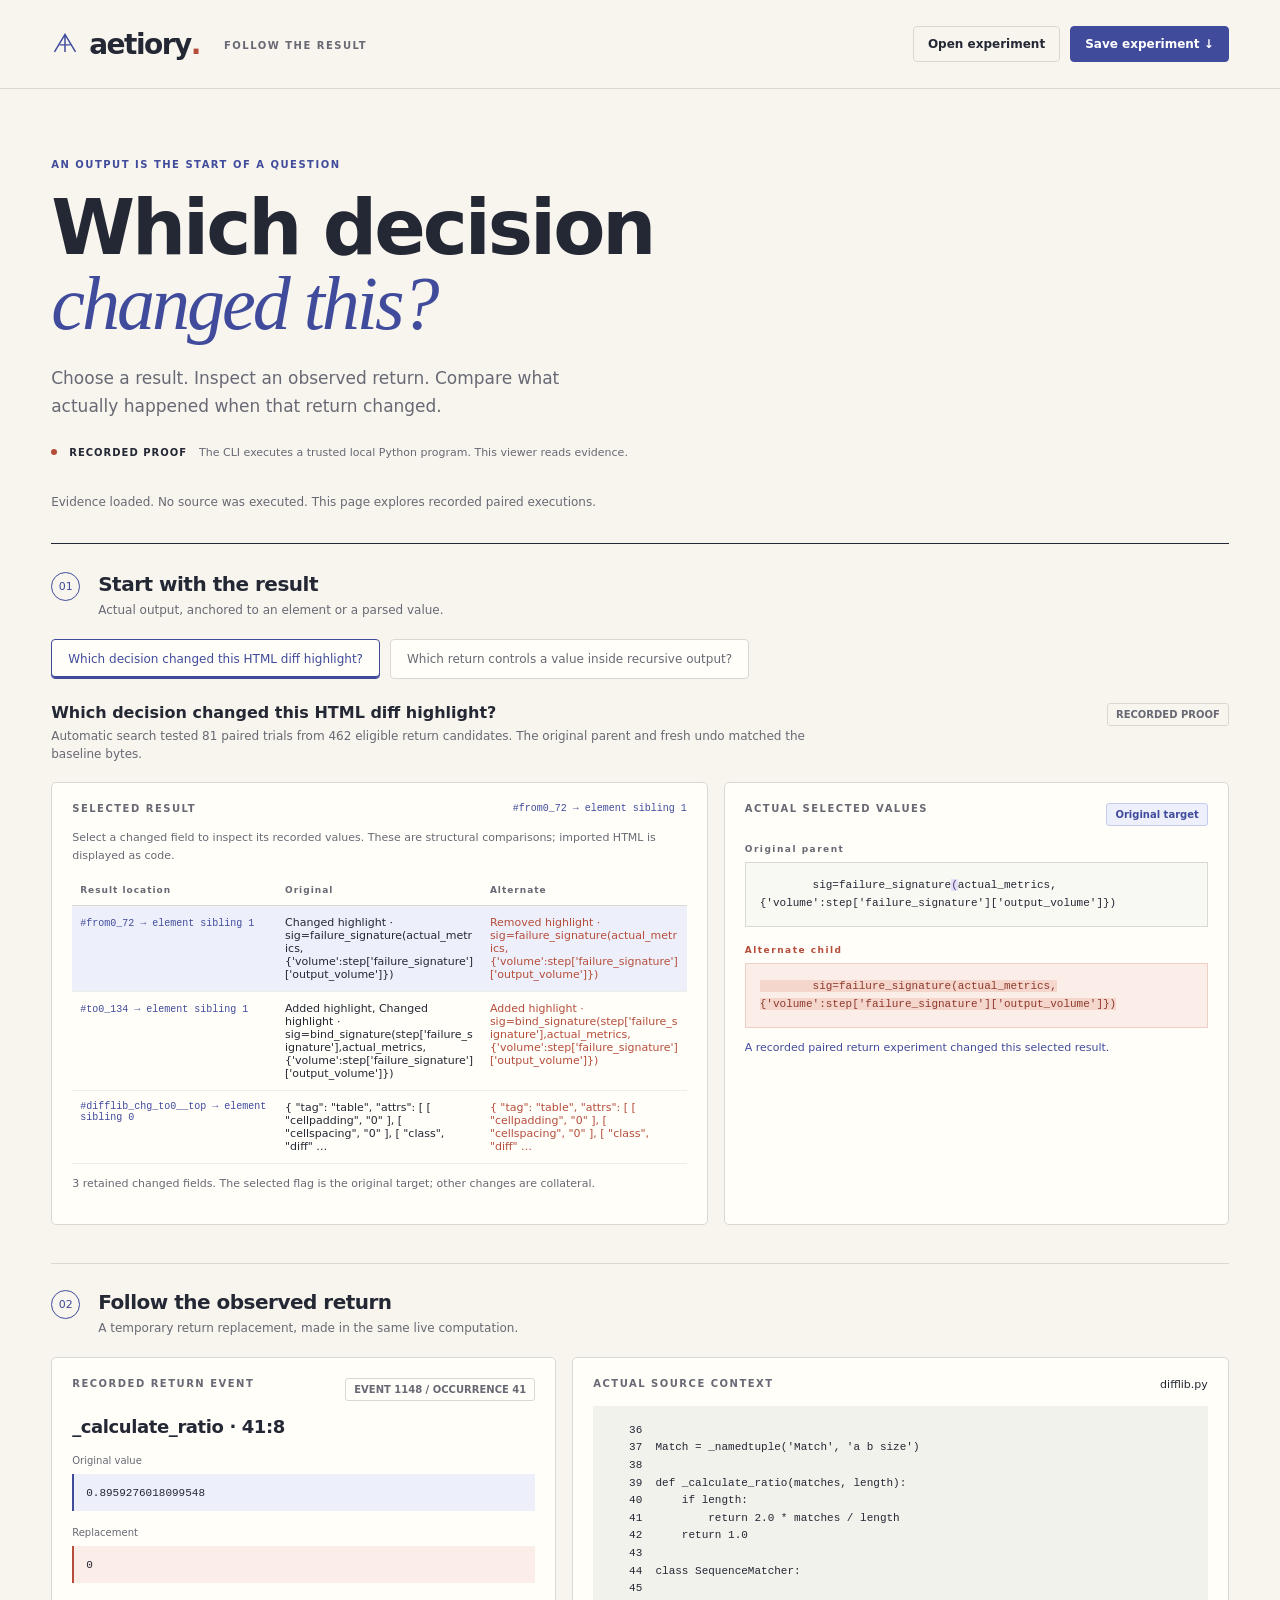
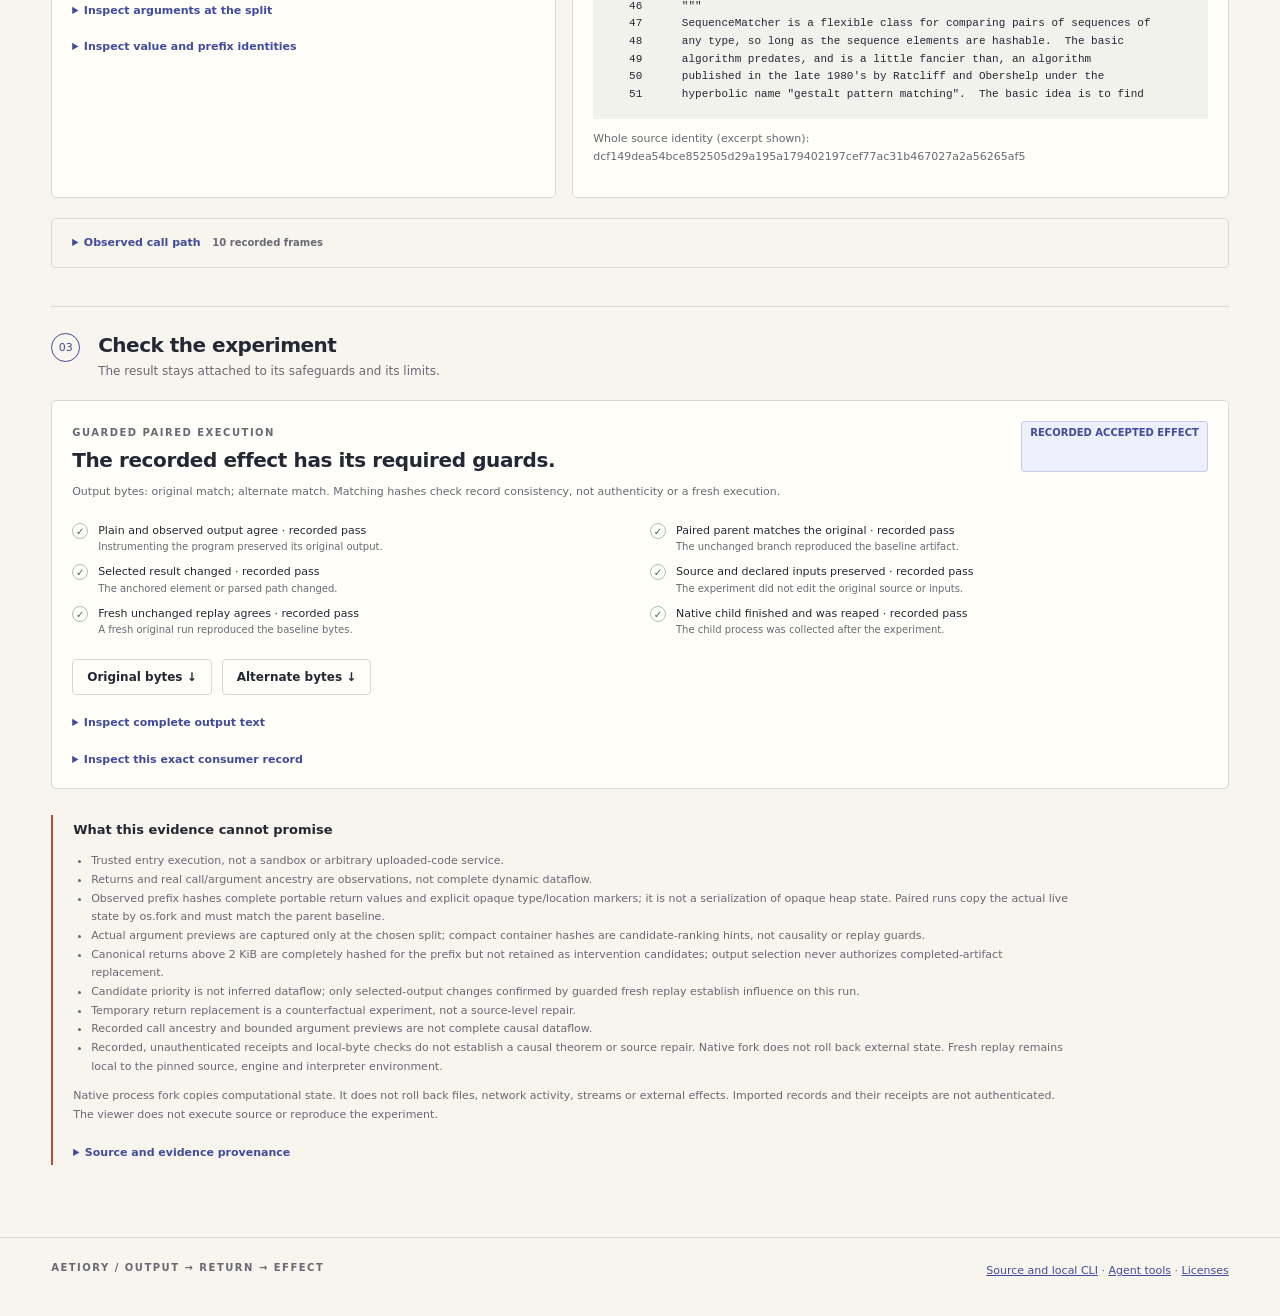
==== docs/index.html @ f02a9a39 "feat: add output-directed paired Python investigations Automatically search live return decisions, r" ====
<!doctype html>
<html lang="en"><head><meta charset="utf-8"><meta name="viewport" content="width=device-width,initial-scale=1"><meta name="color-scheme" content="light"><meta name="description" content="Inspect an actual paired Python execution: choose an output, follow an observed return, and compare its recorded effects."><title>Aetiory · Follow the result</title><link rel="stylesheet" href="style.css"><script type="module" src="app.js"></script></head>
<body><a class="skip" href="#workspace">Skip to evidence</a><header class="masthead"><a class="brand" href="./" aria-label="Aetiory home"><svg viewBox="0 0 32 32" aria-hidden="true"><path d="M4 25 16 5l12 20M10 17h12M16 5v20"/></svg>aetiory<span class="dot">.</span></a><div class="header-note">FOLLOW THE RESULT</div><nav aria-label="Experiment files"><button id="open-record" class="button subtle">Open experiment</button><input id="import-file" type="file" accept=".json,application/json" hidden><button id="export-view" class="button" disabled>Save experiment ↓</button></nav></header>
<main><section class="intro"><p class="eyebrow">AN OUTPUT IS THE START OF A QUESTION</p><h1>Which decision<br><em>changed this?</em></h1><p class="lede">Choose a result. Inspect an observed return. Compare what actually happened when that return changed.</p><div class="scope-note"><span class="live-dot"></span><strong>RECORDED PROOF</strong><span>The CLI executes a trusted local Python program. This viewer reads evidence.</span></div></section>
<p id="load-status" class="load-status" role="status" aria-live="polite">Loading recorded experiments…</p>
<section id="workspace" class="workspace" aria-label="Paired execution evidence" hidden>
<div class="step-heading"><span class="step">01</span><div><h2>Start with the result</h2><p>Actual output, anchored to an element or a parsed value.</p></div></div><div id="cases" class="case-list" role="group" aria-label="Recorded experiments"></div>
<div class="case-context"><div><h3 id="case-title"></h3><p id="case-summary"></p></div><span id="mode-label" class="tag"></span></div>
<div class="result-grid"><section class="result-panel"><div class="panel-title"><span class="kicker">SELECTED RESULT</span><code id="selector"></code></div><p class="micro">Select a changed field to inspect its recorded values. These are structural comparisons; imported HTML is displayed as code.</p><div class="table-scroll"><table class="changes"><thead><tr><th scope="col">Result location</th><th scope="col">Original</th><th scope="col">Alternate</th></tr></thead><tbody id="changes"></tbody></table></div><p id="change-note" class="micro"></p></section><section class="result-panel focus"><div class="panel-title"><span class="kicker">ACTUAL SELECTED VALUES</span><span id="selected-tag" class="tag"></span></div><div class="value-label">Original parent</div><pre id="before-value" tabindex="0"></pre><div class="value-label alternate">Alternate child</div><pre id="after-value" tabindex="0"></pre><p id="effect-note" class="effect-note"></p></section></div>
<div class="step-heading separated"><span class="step">02</span><div><h2>Follow the observed return</h2><p>A temporary return replacement, made in the same live computation.</p></div></div>
<div class="return-grid"><section class="decision"><div class="panel-title"><span class="kicker">RECORDED RETURN EVENT</span><span id="event-id" class="tag"></span></div><h3 id="return-site"></h3><dl class="event-values"><div><dt>Original value</dt><dd><code id="expected"></code></dd></div><div><dt>Replacement</dt><dd><code id="replacement"></code></dd></div></dl><details><summary>Inspect arguments at the split</summary><pre id="argument-note" tabindex="0"></pre></details><details><summary>Inspect value and prefix identities</summary><dl class="identities"><div><dt>Expected value SHA256</dt><dd id="value-hash"></dd></div><div><dt>Portable return prefix SHA256</dt><dd id="prefix-hash"></dd></div></dl><p class="micro">These guards bind observed values and declared opaque markers. They do not serialize or authenticate the entire heap.</p></details></section><section class="source-panel"><div class="panel-title"><span class="kicker">ACTUAL SOURCE CONTEXT</span><span id="source-name"></span></div><pre id="source" tabindex="0"></pre><p id="source-identity" class="micro break"></p></section></div>
<details class="call-path"><summary>Observed call path <span id="path-count"></span></summary><p class="micro">From the selected return outward through its callers. Observed ancestry is navigation, not complete dataflow.</p><ol id="ancestry"></ol></details>
<div class="step-heading separated"><span class="step">03</span><div><h2>Check the experiment</h2><p>The result stays attached to its safeguards and its limits.</p></div></div>
<section class="receipt"><div class="receipt-header"><div><span class="kicker">GUARDED PAIRED EXECUTION</span><h3 id="receipt-heading"></h3></div><span id="status-label" class="tag"></span></div><p id="integrity-note" class="micro"></p><ul id="guards" class="guard-list"></ul><div class="artifact-actions"><button id="download-before" class="button subtle" disabled>Original bytes ↓</button><button id="download-after" class="button subtle" disabled>Alternate bytes ↓</button></div><details><summary>Inspect complete output text</summary><p class="micro">Displayed literally. Scripts, links and embedded resources in the output are not executed.</p><label for="output-choice">Output</label><select id="output-choice"><option value="before">Original parent</option><option value="after">Alternate child</option></select><pre id="complete-output" tabindex="0"></pre></details><details><summary>Inspect this exact consumer record</summary><pre id="record" tabindex="0"></pre></details></section>
<aside class="limits"><h3>What this evidence cannot promise</h3><ul id="limitations"></ul><p>Native process fork copies computational state. It does not roll back files, network activity, streams or external effects. Imported records and their receipts are not authenticated. The viewer does not execute source or reproduce the experiment.</p><details><summary>Source and evidence provenance</summary><ul id="provenance"></ul></details></aside>
</section></main><footer><span>AETIORY / OUTPUT → RETURN → EFFECT</span><p><a href="https://github.com/nazeeh111/Aetiory">Source and local CLI</a> · <a href="https://github.com/nazeeh111/Aetiory/blob/main/docs/AGENTS.md">Agent tools</a> · <a href="NOTICES.txt">Licenses</a></p></footer></body></html>
---- docs/style.css ----
:root{--paper:#f7f5ee;--white:#fffef9;--ink:#242734;--muted:#686974;--line:#d9d9d2;--indigo:#414b9c;--soft:#edf0fa;--coral:#b64d3b;--rose:#fbede8;--green:#38674a;font-family:system-ui,-apple-system,BlinkMacSystemFont,"Segoe UI",sans-serif;color:var(--ink);background:var(--paper);font-synthesis:none}*{box-sizing:border-box}body{margin:0}button,input,select{font:inherit}button,label.button,summary{cursor:pointer}button:disabled{cursor:default;opacity:.45}a{color:var(--indigo)}button:focus-visible,a:focus-visible,summary:focus-visible,input:focus-visible,select:focus-visible,pre:focus-visible{outline:3px solid var(--coral);outline-offset:4px}.skip{position:absolute;top:-100px;left:1rem;background:var(--white);padding:1rem;z-index:4}.skip:focus{top:1rem}.masthead{max-width:1440px;margin:auto;padding:26px 4vw;display:flex;gap:24px;align-items:center;border-bottom:1px solid var(--line)}.brand{font-size:28px;font-weight:700;letter-spacing:-1.5px;display:flex;align-items:center;color:var(--ink);text-decoration:none;gap:10px}.brand svg{width:28px;height:28px;fill:none;stroke:var(--indigo);stroke-width:1.7}.dot{color:var(--coral);margin-left:-10px}.header-note,.eyebrow,.kicker,.value-label,footer>span{font-size:10px;font-weight:700;letter-spacing:1.5px}.header-note{color:var(--muted);margin-top:3px}.masthead nav{display:flex;gap:10px;margin-left:auto;align-items:center}.button{border:1px solid var(--indigo);background:var(--indigo);color:white;padding:10px 14px;border-radius:4px;font-size:12px;font-weight:600;white-space:nowrap}.button.subtle{background:transparent;color:var(--ink);border-color:var(--line)}.button:hover:not(:disabled){filter:brightness(.96)}#import-file{position:absolute;width:1px;height:1px;opacity:0}main{max-width:1320px;margin:auto;padding:0 4vw 72px}.intro{padding:60px 0 34px;max-width:760px}.eyebrow{color:var(--indigo);margin-bottom:20px}h1{font-size:clamp(46px,6vw,76px);line-height:.99;letter-spacing:-3px;margin:0 0 24px;font-weight:600}h1 em{font-family:Georgia,"Times New Roman",serif;font-weight:400;color:var(--indigo)}.lede{max-width:550px;font-size:17px;line-height:1.6;color:var(--muted);margin:0 0 26px}.scope-note{display:flex;align-items:center;flex-wrap:wrap;gap:8px 12px;font-size:11px;color:var(--muted)}.scope-note strong{font-size:10px;letter-spacing:1px;color:var(--ink)}.live-dot{width:6px;height:6px;background:var(--coral);border-radius:50%}.load-status{font-size:12px;line-height:1.5;color:var(--muted);min-height:18px;margin:0 0 32px}.load-status.error{color:var(--coral)}.workspace{border-top:1px solid var(--ink);padding-top:28px}.step-heading{display:flex;gap:18px;align-items:start;margin:0 0 20px}.step{font-size:11px;color:var(--indigo);border:1px solid var(--indigo);border-radius:50%;width:29px;height:29px;display:grid;place-items:center;flex:none}.step-heading h2{font-size:20px;margin:0 0 5px;letter-spacing:-.5px}.step-heading p{font-size:12px;color:var(--muted);margin:0;line-height:1.5}.separated{margin-top:38px;padding-top:26px;border-top:1px solid var(--line)}.case-list{display:flex;gap:10px;flex-wrap:wrap;margin-bottom:24px}.case-button{border:1px solid var(--line);background:var(--white);color:var(--muted);text-align:left;padding:12px 16px;border-radius:4px;font-size:12px}.case-button[aria-pressed=true]{color:var(--indigo);border-color:var(--indigo);box-shadow:inset 0 -2px var(--indigo)}.case-context{display:flex;justify-content:space-between;align-items:start;gap:20px;margin-bottom:18px}.case-context h3{font-size:16px;margin:0 0 5px}.case-context p{font-size:12px;color:var(--muted);line-height:1.55;max-width:760px;margin:0}.tag{display:inline-block;max-width:100%;border:1px solid var(--line);padding:5px 8px;border-radius:3px;font-size:10px;font-weight:600;color:var(--muted);white-space:normal;overflow-wrap:anywhere}.tag.good{background:var(--soft);border-color:#c6cced;color:var(--indigo)}.tag.bad{background:var(--rose);border-color:#e7c4bb;color:var(--coral)}.result-grid{display:grid;grid-template-columns:1.3fr 1fr;gap:16px}.result-panel,.decision,.source-panel,.receipt{background:var(--white);border:1px solid var(--line);padding:20px;border-radius:5px;min-width:0}.panel-title{display:flex;justify-content:space-between;align-items:start;gap:12px;margin-bottom:15px;font-size:11px}.kicker{color:var(--muted);flex:none}.panel-title code{font-size:10px;color:var(--indigo);overflow-wrap:anywhere;text-align:right}.micro{font-size:11px;line-height:1.6;color:var(--muted)}.table-scroll{overflow:auto;max-height:340px}.changes{width:100%;border-collapse:collapse;font-size:11px}.changes th{font-size:9px;color:var(--muted);letter-spacing:1px;text-align:left;padding:10px 8px;border-bottom:1px solid var(--line)}.changes td{padding:10px 8px;border-bottom:1px solid #eeeee8;vertical-align:top;max-width:190px;overflow-wrap:anywhere}.changes tr.active{background:var(--soft)}.changes button{padding:0;border:0;background:none;color:var(--indigo);text-align:left;font-family:ui-monospace,SFMono-Regular,Menlo,Consolas,monospace;font-size:10px;overflow-wrap:anywhere}.changes td:last-child{color:var(--coral)}pre,code{font-family:ui-monospace,SFMono-Regular,Menlo,Consolas,monospace}pre{margin:0;font-size:11px;line-height:1.6;white-space:pre-wrap;overflow-wrap:anywhere;overflow:auto;max-height:380px}#before-value,#after-value{padding:14px;border:1px solid var(--line);background:#f9f9f4;max-height:180px;min-height:44px}#after-value{background:var(--rose);border-color:#edcfc6}.value-label{font-size:9px;color:var(--muted);margin:18px 0 8px}.value-label.alternate{color:var(--coral)}.effect-note{font-size:11px;line-height:1.55;color:var(--indigo);margin-bottom:0}.return-grid{display:grid;grid-template-columns:1fr 1.3fr;gap:16px}.decision h3{font-size:18px;letter-spacing:-.4px;margin:8px 0 18px}.event-values{margin:0}.event-values div{margin-bottom:16px}.event-values dt{font-size:10px;color:var(--muted);margin-bottom:8px}.event-values dd{margin:0;overflow-wrap:anywhere;font-size:11px;padding:12px;background:var(--soft);border-left:2px solid var(--indigo)}.event-values div+div dd{background:var(--rose);border-color:var(--coral)}details{margin-top:20px}summary{font-size:11px;color:var(--indigo);font-weight:600;line-height:1.5}details[open]>summary{margin-bottom:14px}.identities{font-size:10px}.identities dd{margin:6px 0 14px;font-family:ui-monospace,monospace;overflow-wrap:anywhere;color:var(--muted)}.identities dt{font-weight:600}#source{background:#f2f2ec;padding:16px;max-height:340px;white-space:pre;overflow-wrap:normal;overflow:auto;font-size:11px}.break{overflow-wrap:anywhere}.call-path{padding:16px 20px;border:1px solid var(--line);border-radius:4px}.call-path summary span{margin-left:8px;font-size:10px;color:var(--muted)}#ancestry{display:grid;grid-template-columns:1fr 1fr;gap:8px 24px;font-size:11px;margin:16px 0 6px;padding-left:20px}#ancestry li{padding-left:6px;overflow-wrap:anywhere}#ancestry code{color:var(--indigo)}#ancestry span{color:var(--muted);display:block;font-size:10px;margin-top:3px}.receipt-header{display:flex;justify-content:space-between;gap:20px}.receipt-header h3{font-size:20px;letter-spacing:-.4px;margin:8px 0 0}.guard-list{display:grid;grid-template-columns:1fr 1fr;gap:10px 20px;list-style:none;padding:0;margin:22px 0}.guard-list li{font-size:11px;line-height:1.5;display:flex;gap:10px;align-items:start}.guard-symbol{width:16px;height:16px;display:grid;place-items:center;border:1px solid var(--line);flex:none;font-size:10px;border-radius:50%}.guard-symbol.pass{color:var(--green);border-color:#a5c6ac}.guard-symbol.fail{color:var(--coral);border-color:#dbab9f}.guard-list li small{display:block;color:var(--muted);font-size:10px}.artifact-actions{display:flex;gap:10px;flex-wrap:wrap}.receipt select{padding:5px;margin:0 10px 12px}.receipt label{font-size:11px}.receipt details pre{border:1px solid var(--line);padding:16px;background:#f4f4ee;max-height:460px}.limits{margin-top:26px;border-left:2px solid var(--coral);padding:4px 0 4px 20px;font-size:11px;line-height:1.7;color:var(--muted)}.limits h3{font-size:13px;color:var(--ink);margin:0 0 10px}.limits ul{padding-left:18px;max-width:1000px}.limits p{max-width:1000px}footer{max-width:1320px;margin:auto;padding:24px 4vw 36px;border-top:1px solid var(--line);display:flex;justify-content:space-between;gap:20px;color:var(--muted)}footer p{font-size:11px;margin:0;max-width:430px;line-height:1.6}
@media(max-width:760px){.masthead{padding:20px 5vw;flex-wrap:wrap;gap:16px}.header-note{display:none}.masthead nav{margin-left:0;width:100%;gap:8px}.button{font-size:11px;padding:10px 12px}main{padding:0 5vw 44px}.intro{padding:40px 0 28px}h1{letter-spacing:-2px}.scope-note{line-height:1.6}.scope-note span:last-child{width:100%;margin-left:18px}.result-grid,.return-grid{grid-template-columns:1fr}.case-context{flex-direction:column;gap:10px}.result-panel,.decision,.source-panel,.receipt{padding:16px}.panel-title{flex-wrap:wrap}.panel-title code{text-align:left}.case-button{flex:1;min-width:130px}.guard-list{grid-template-columns:1fr}#ancestry{grid-template-columns:1fr}.receipt-header{flex-wrap:wrap}footer{padding:24px 5vw;flex-direction:column}.step-heading h2{font-size:18px}.changes td{max-width:130px}.source-panel #source{font-size:10px}}

.diff-segment.diff_add{background:#dfeee1;color:#285239}.diff-segment.diff_sub{background:#f4d6cc;color:#8e392c}.diff-segment.diff_chg{background:#e5def7;color:#4b3979}
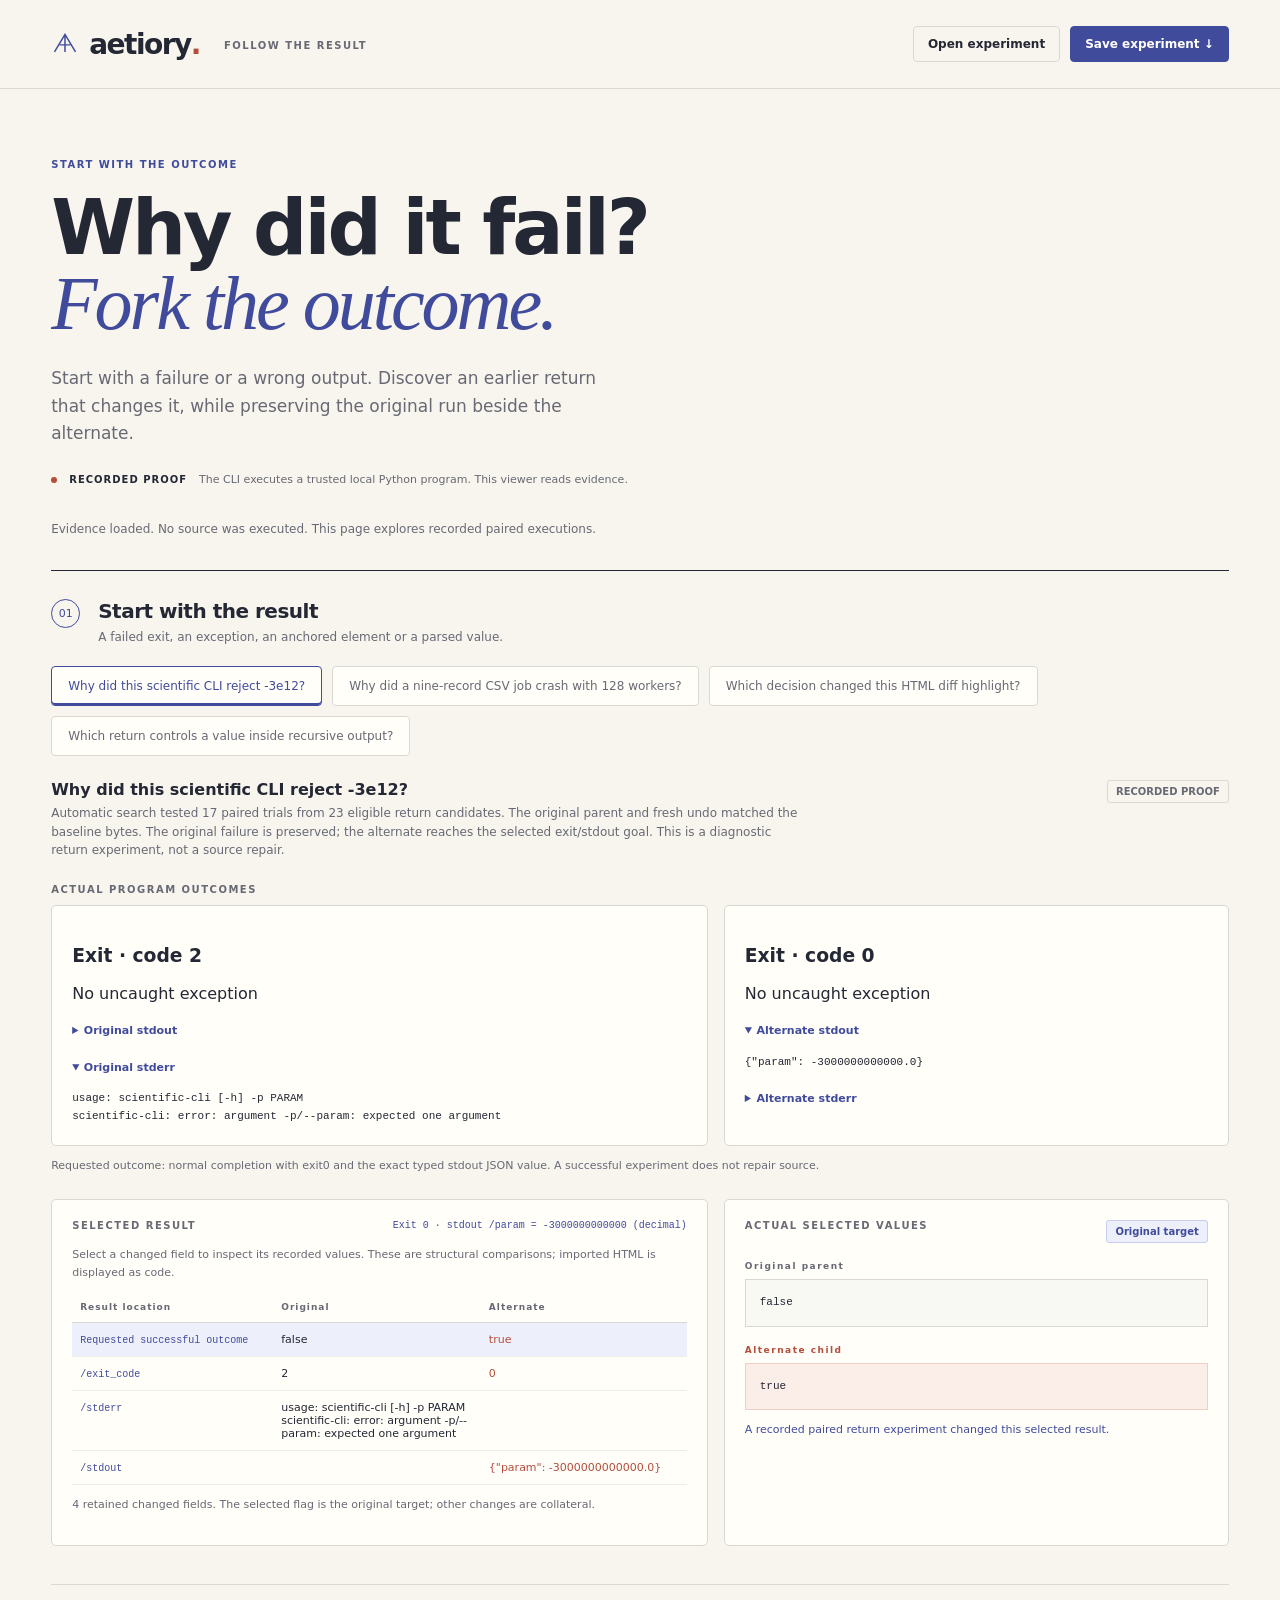
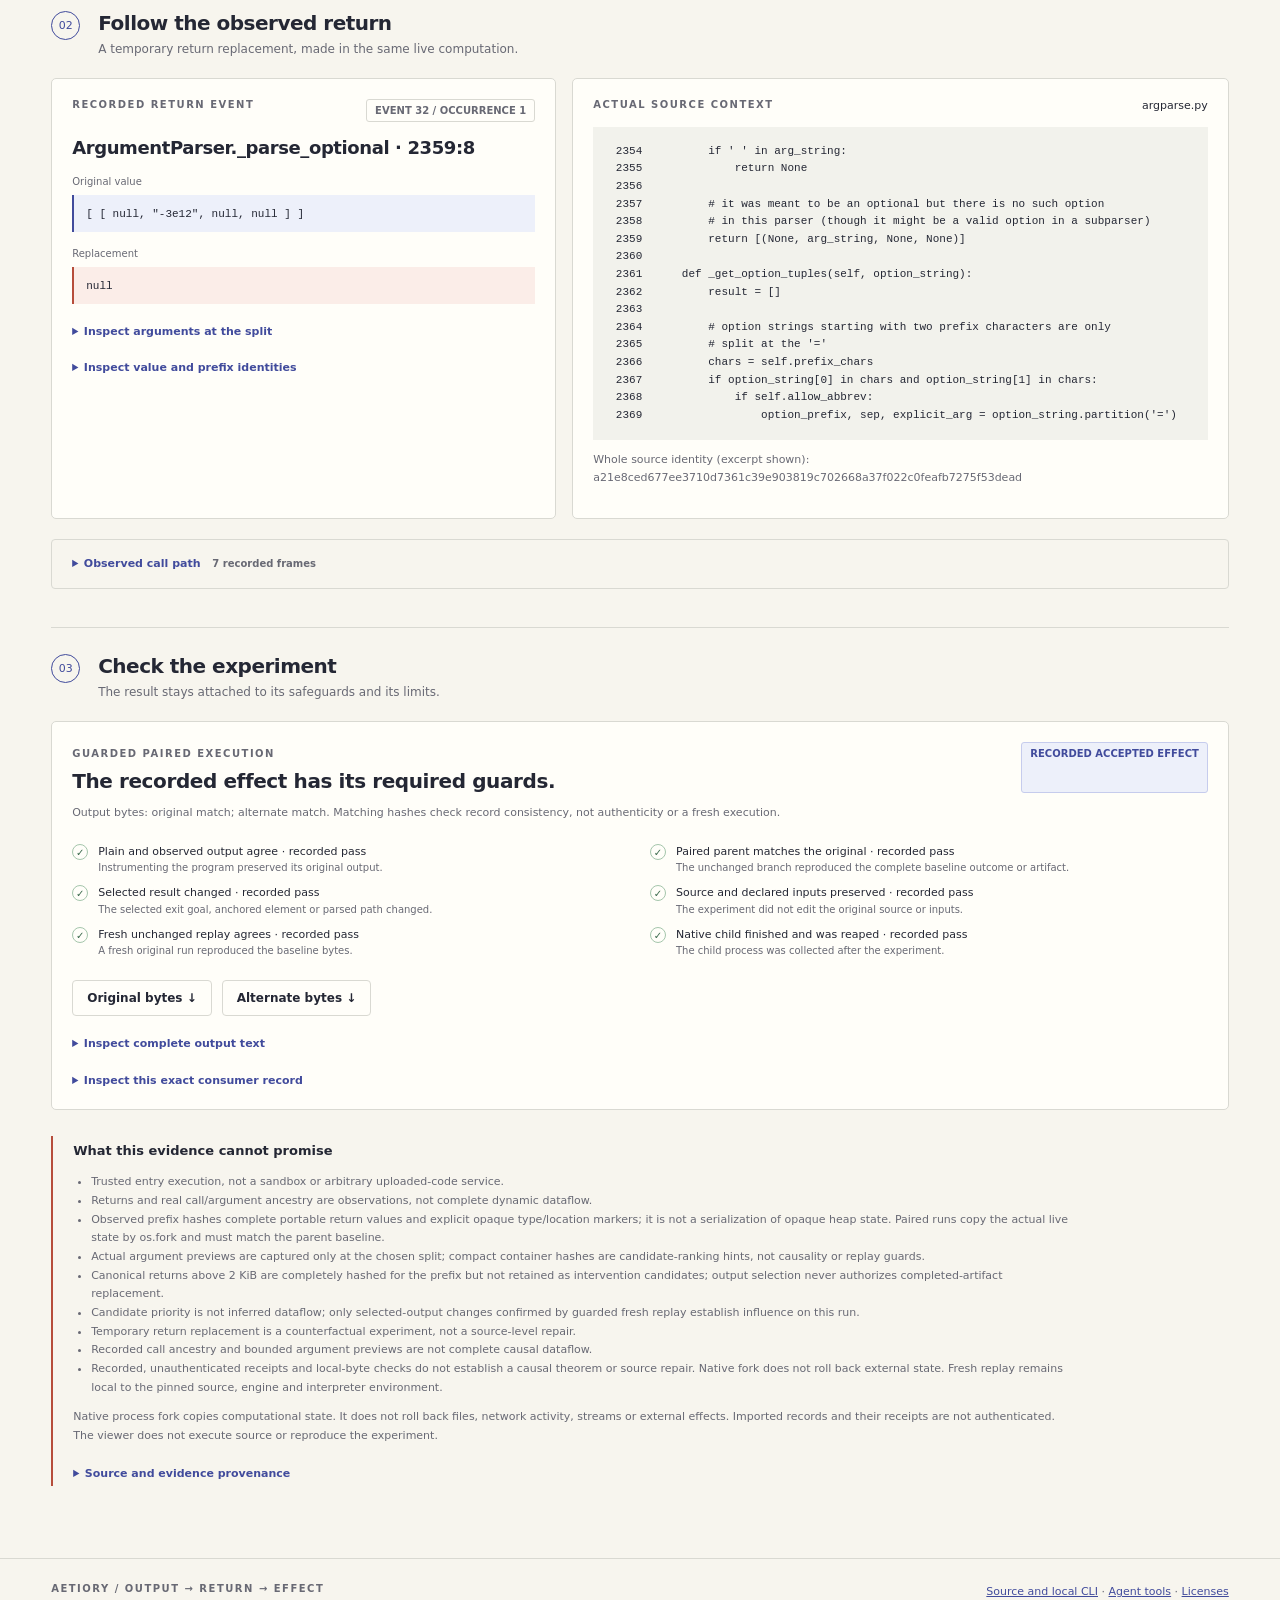
==== commit fadd7d25: "Diagnose failing scripts through guarded paired outcomes" ====
--- a/docs/index.html
+++ b/docs/index.html
@@ -1,12 +1,12 @@
 <!doctype html>
 <html lang="en"><head><meta charset="utf-8"><meta name="viewport" content="width=device-width,initial-scale=1"><meta name="color-scheme" content="light"><meta name="description" content="Inspect an actual paired Python execution: choose an output, follow an observed return, and compare its recorded effects."><title>Aetiory · Follow the result</title><link rel="stylesheet" href="style.css"><script type="module" src="app.js"></script></head>
 <body><a class="skip" href="#workspace">Skip to evidence</a><header class="masthead"><a class="brand" href="./" aria-label="Aetiory home"><svg viewBox="0 0 32 32" aria-hidden="true"><path d="M4 25 16 5l12 20M10 17h12M16 5v20"/></svg>aetiory<span class="dot">.</span></a><div class="header-note">FOLLOW THE RESULT</div><nav aria-label="Experiment files"><button id="open-record" class="button subtle">Open experiment</button><input id="import-file" type="file" accept=".json,application/json" hidden><button id="export-view" class="button" disabled>Save experiment ↓</button></nav></header>
-<main><section class="intro"><p class="eyebrow">AN OUTPUT IS THE START OF A QUESTION</p><h1>Which decision<br><em>changed this?</em></h1><p class="lede">Choose a result. Inspect an observed return. Compare what actually happened when that return changed.</p><div class="scope-note"><span class="live-dot"></span><strong>RECORDED PROOF</strong><span>The CLI executes a trusted local Python program. This viewer reads evidence.</span></div></section>
+<main><section class="intro"><p class="eyebrow">START WITH THE OUTCOME</p><h1>Why did it fail?<br><em>Fork the outcome.</em></h1><p class="lede">Start with a failure or a wrong output. Discover an earlier return that changes it, while preserving the original run beside the alternate.</p><div class="scope-note"><span class="live-dot"></span><strong>RECORDED PROOF</strong><span>The CLI executes a trusted local Python program. This viewer reads evidence.</span></div></section>
 <p id="load-status" class="load-status" role="status" aria-live="polite">Loading recorded experiments…</p>
 <section id="workspace" class="workspace" aria-label="Paired execution evidence" hidden>
-<div class="step-heading"><span class="step">01</span><div><h2>Start with the result</h2><p>Actual output, anchored to an element or a parsed value.</p></div></div><div id="cases" class="case-list" role="group" aria-label="Recorded experiments"></div>
+<div class="step-heading"><span class="step">01</span><div><h2>Start with the result</h2><p>A failed exit, an exception, an anchored element or a parsed value.</p></div></div><div id="cases" class="case-list" role="group" aria-label="Recorded experiments"></div>
 <div class="case-context"><div><h3 id="case-title"></h3><p id="case-summary"></p></div><span id="mode-label" class="tag"></span></div>
-<div class="result-grid"><section class="result-panel"><div class="panel-title"><span class="kicker">SELECTED RESULT</span><code id="selector"></code></div><p class="micro">Select a changed field to inspect its recorded values. These are structural comparisons; imported HTML is displayed as code.</p><div class="table-scroll"><table class="changes"><thead><tr><th scope="col">Result location</th><th scope="col">Original</th><th scope="col">Alternate</th></tr></thead><tbody id="changes"></tbody></table></div><p id="change-note" class="micro"></p></section><section class="result-panel focus"><div class="panel-title"><span class="kicker">ACTUAL SELECTED VALUES</span><span id="selected-tag" class="tag"></span></div><div class="value-label">Original parent</div><pre id="before-value" tabindex="0"></pre><div class="value-label alternate">Alternate child</div><pre id="after-value" tabindex="0"></pre><p id="effect-note" class="effect-note"></p></section></div>
+<section id="outcome-panel" class="outcome-panel" hidden><p class="kicker">ACTUAL PROGRAM OUTCOMES</p><div class="result-grid"><section class="result-panel"><h3 id="outcome-before"></h3><p id="exception-before"></p><details><summary>Original stdout</summary><pre id="stdout-before" tabindex="0"></pre></details><details open><summary>Original stderr</summary><pre id="stderr-before" tabindex="0"></pre></details></section><section class="result-panel"><h3 id="outcome-after"></h3><p id="exception-after"></p><details open><summary>Alternate stdout</summary><pre id="stdout-after" tabindex="0"></pre></details><details><summary>Alternate stderr</summary><pre id="stderr-after" tabindex="0"></pre></details></section></div><p id="goal-note" class="micro"></p></section><div class="result-grid"><section class="result-panel"><div class="panel-title"><span class="kicker">SELECTED RESULT</span><code id="selector"></code></div><p class="micro">Select a changed field to inspect its recorded values. These are structural comparisons; imported HTML is displayed as code.</p><div class="table-scroll"><table class="changes"><thead><tr><th scope="col">Result location</th><th scope="col">Original</th><th scope="col">Alternate</th></tr></thead><tbody id="changes"></tbody></table></div><p id="change-note" class="micro"></p></section><section class="result-panel focus"><div class="panel-title"><span class="kicker">ACTUAL SELECTED VALUES</span><span id="selected-tag" class="tag"></span></div><div class="value-label">Original parent</div><pre id="before-value" tabindex="0"></pre><div class="value-label alternate">Alternate child</div><pre id="after-value" tabindex="0"></pre><p id="effect-note" class="effect-note"></p></section></div>
 <div class="step-heading separated"><span class="step">02</span><div><h2>Follow the observed return</h2><p>A temporary return replacement, made in the same live computation.</p></div></div>
 <div class="return-grid"><section class="decision"><div class="panel-title"><span class="kicker">RECORDED RETURN EVENT</span><span id="event-id" class="tag"></span></div><h3 id="return-site"></h3><dl class="event-values"><div><dt>Original value</dt><dd><code id="expected"></code></dd></div><div><dt>Replacement</dt><dd><code id="replacement"></code></dd></div></dl><details><summary>Inspect arguments at the split</summary><pre id="argument-note" tabindex="0"></pre></details><details><summary>Inspect value and prefix identities</summary><dl class="identities"><div><dt>Expected value SHA256</dt><dd id="value-hash"></dd></div><div><dt>Portable return prefix SHA256</dt><dd id="prefix-hash"></dd></div></dl><p class="micro">These guards bind observed values and declared opaque markers. They do not serialize or authenticate the entire heap.</p></details></section><section class="source-panel"><div class="panel-title"><span class="kicker">ACTUAL SOURCE CONTEXT</span><span id="source-name"></span></div><pre id="source" tabindex="0"></pre><p id="source-identity" class="micro break"></p></section></div>
 <details class="call-path"><summary>Observed call path <span id="path-count"></span></summary><p class="micro">From the selected return outward through its callers. Observed ancestry is navigation, not complete dataflow.</p><ol id="ancestry"></ol></details>
--- a/docs/style.css
+++ b/docs/style.css
@@ -2,3 +2,5 @@
 @media(max-width:760px){.masthead{padding:20px 5vw;flex-wrap:wrap;gap:16px}.header-note{display:none}.masthead nav{margin-left:0;width:100%;gap:8px}.button{font-size:11px;padding:10px 12px}main{padding:0 5vw 44px}.intro{padding:40px 0 28px}h1{letter-spacing:-2px}.scope-note{line-height:1.6}.scope-note span:last-child{width:100%;margin-left:18px}.result-grid,.return-grid{grid-template-columns:1fr}.case-context{flex-direction:column;gap:10px}.result-panel,.decision,.source-panel,.receipt{padding:16px}.panel-title{flex-wrap:wrap}.panel-title code{text-align:left}.case-button{flex:1;min-width:130px}.guard-list{grid-template-columns:1fr}#ancestry{grid-template-columns:1fr}.receipt-header{flex-wrap:wrap}footer{padding:24px 5vw;flex-direction:column}.step-heading h2{font-size:18px}.changes td{max-width:130px}.source-panel #source{font-size:10px}}
 
 .diff-segment.diff_add{background:#dfeee1;color:#285239}.diff-segment.diff_sub{background:#f4d6cc;color:#8e392c}.diff-segment.diff_chg{background:#e5def7;color:#4b3979}
+
+.outcome-panel{margin:1.5rem 0}.outcome-panel pre{white-space:pre-wrap;overflow-wrap:anywhere;max-height:20rem;overflow:auto}.outcome-panel[hidden]{display:none}
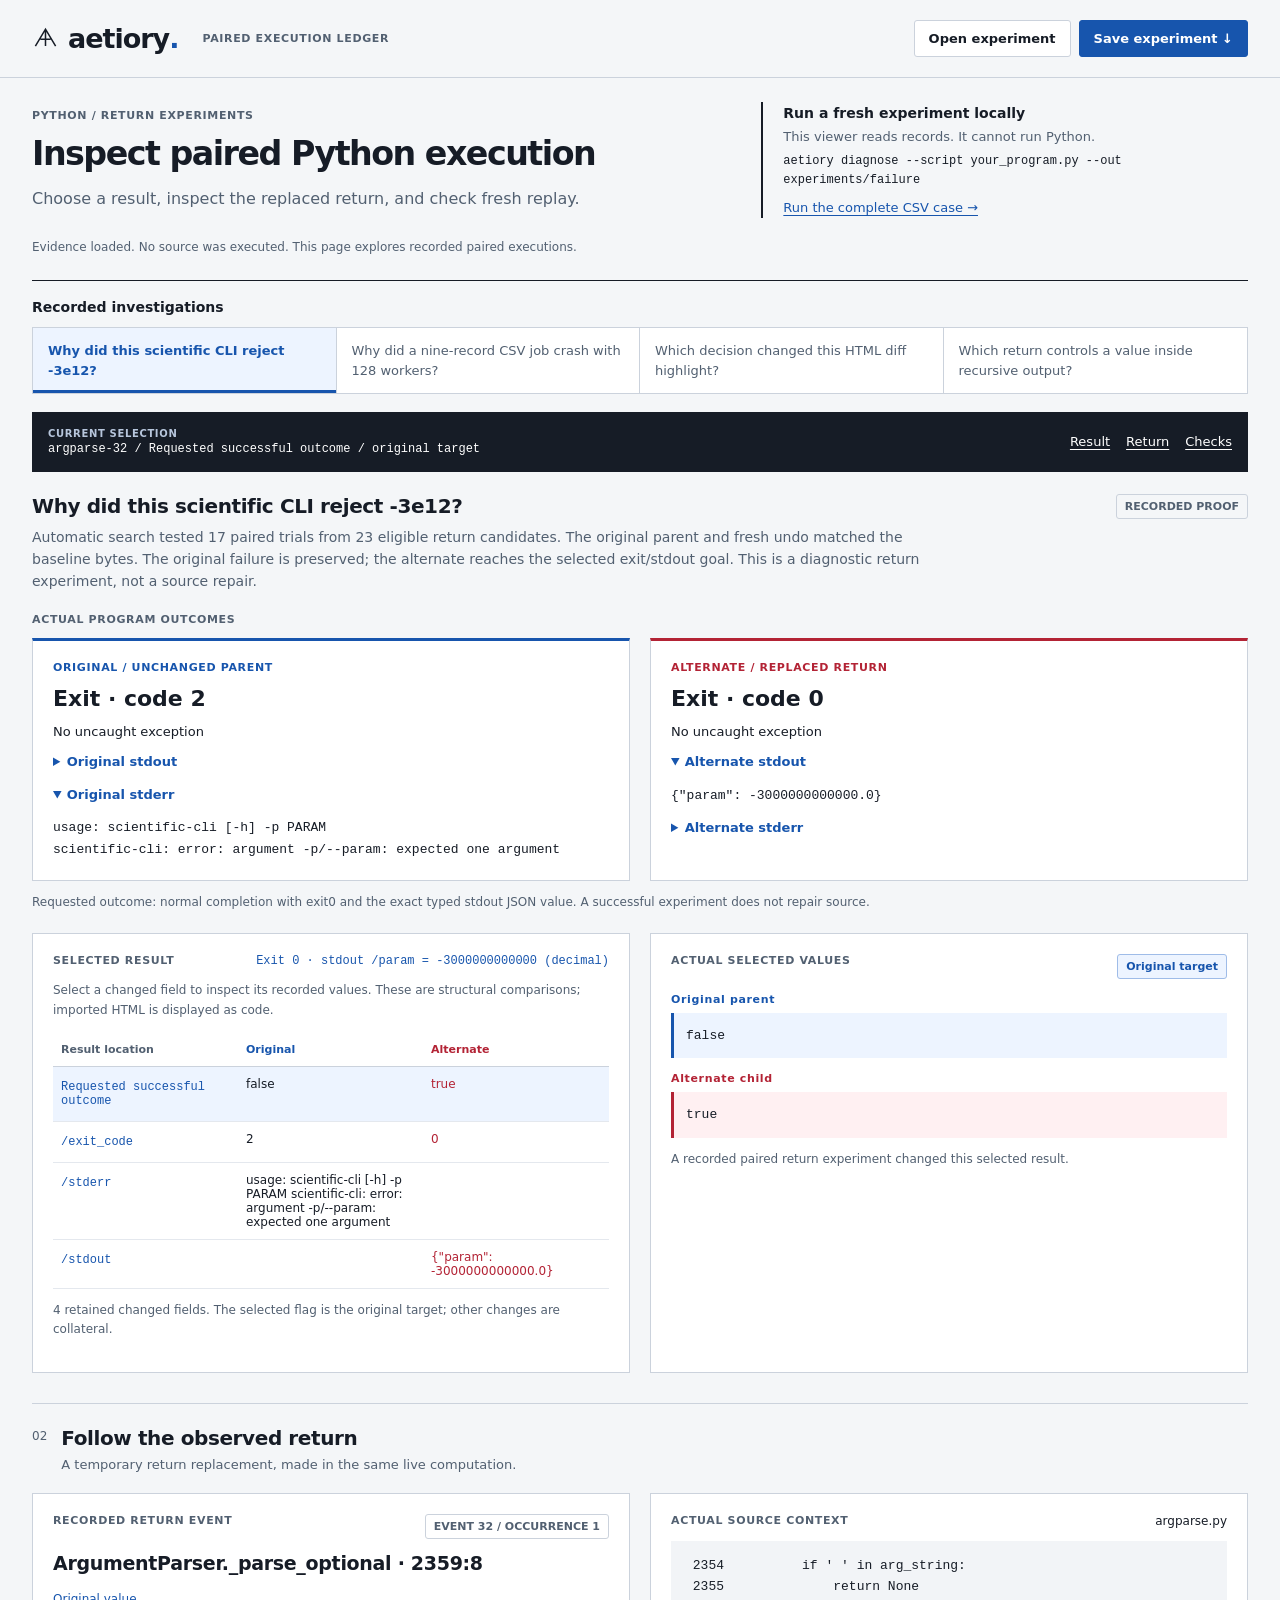
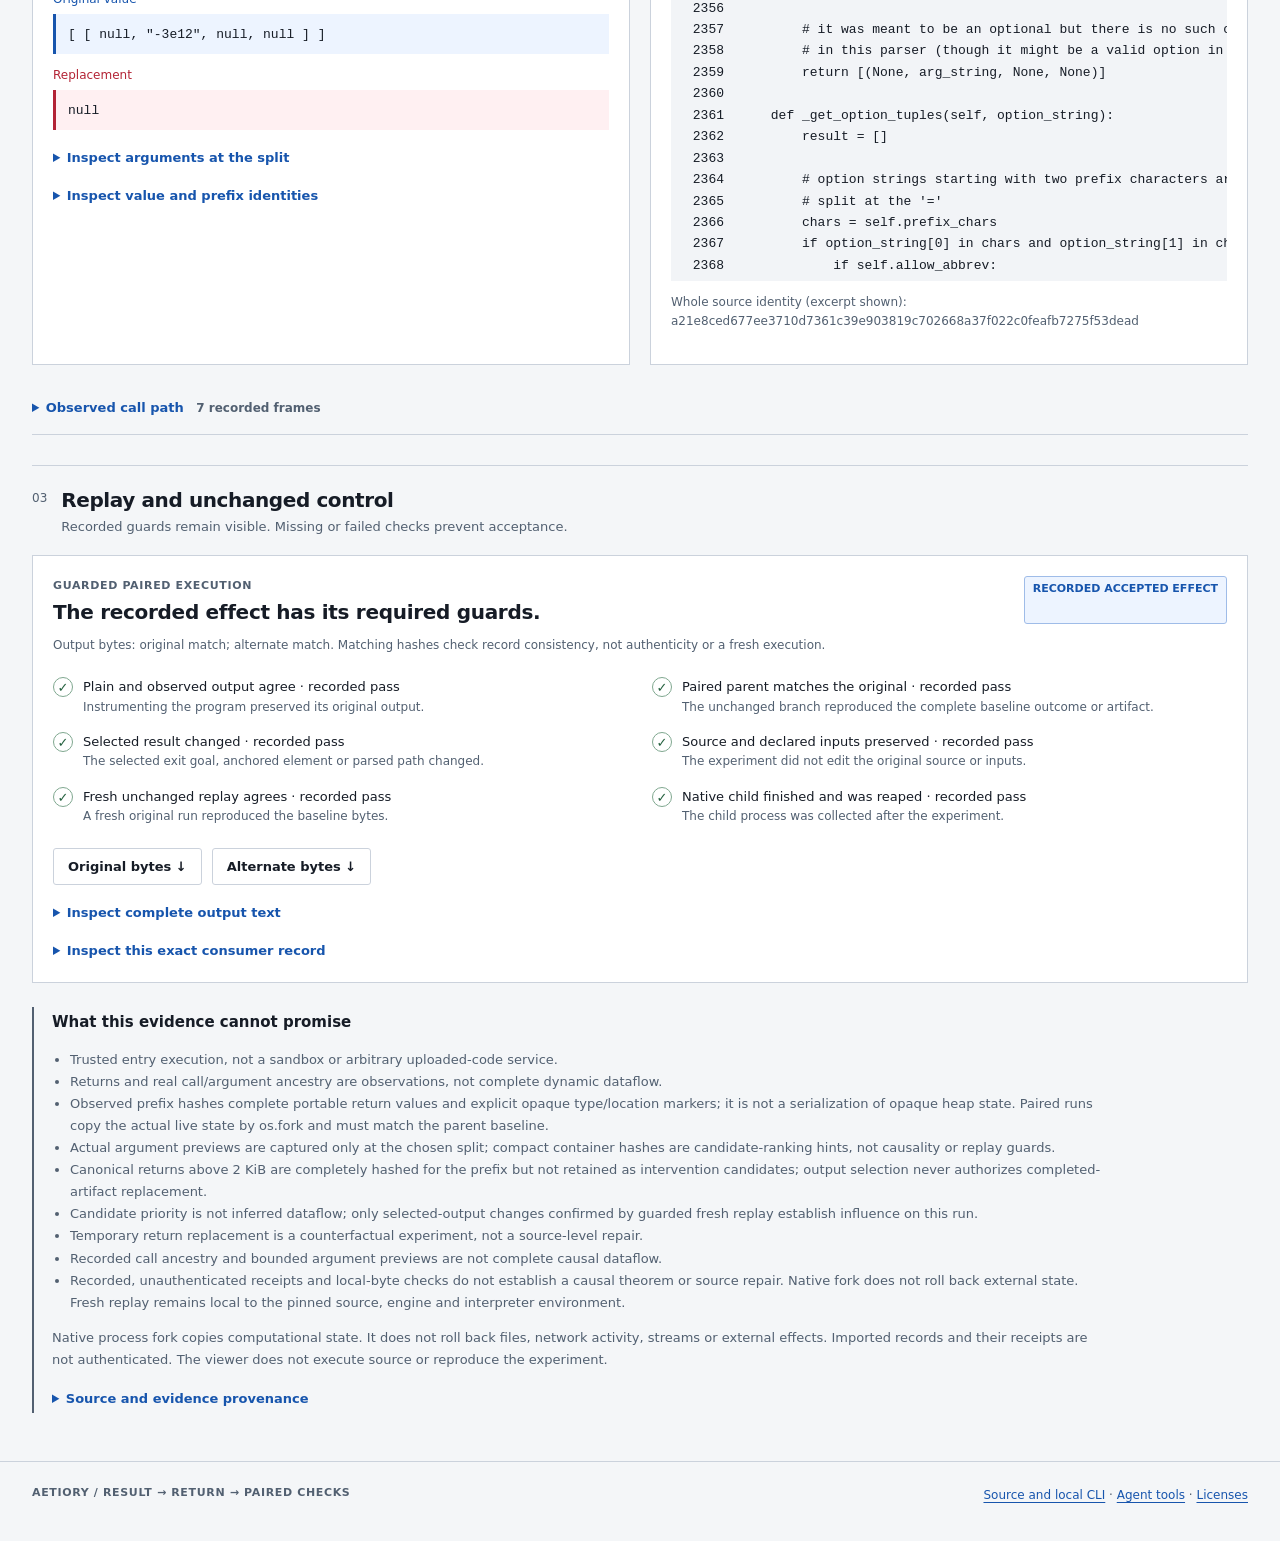
==== commit 11f9ed4c: "Make paired execution evidence easier to inspect" ====
--- a/docs/index.html
+++ b/docs/index.html
@@ -1,16 +1,16 @@
 <!doctype html>
-<html lang="en"><head><meta charset="utf-8"><meta name="viewport" content="width=device-width,initial-scale=1"><meta name="color-scheme" content="light"><meta name="description" content="Inspect an actual paired Python execution: choose an output, follow an observed return, and compare its recorded effects."><title>Aetiory · Follow the result</title><link rel="stylesheet" href="style.css"><script type="module" src="app.js"></script></head>
-<body><a class="skip" href="#workspace">Skip to evidence</a><header class="masthead"><a class="brand" href="./" aria-label="Aetiory home"><svg viewBox="0 0 32 32" aria-hidden="true"><path d="M4 25 16 5l12 20M10 17h12M16 5v20"/></svg>aetiory<span class="dot">.</span></a><div class="header-note">FOLLOW THE RESULT</div><nav aria-label="Experiment files"><button id="open-record" class="button subtle">Open experiment</button><input id="import-file" type="file" accept=".json,application/json" hidden><button id="export-view" class="button" disabled>Save experiment ↓</button></nav></header>
-<main><section class="intro"><p class="eyebrow">START WITH THE OUTCOME</p><h1>Why did it fail?<br><em>Fork the outcome.</em></h1><p class="lede">Start with a failure or a wrong output. Discover an earlier return that changes it, while preserving the original run beside the alternate.</p><div class="scope-note"><span class="live-dot"></span><strong>RECORDED PROOF</strong><span>The CLI executes a trusted local Python program. This viewer reads evidence.</span></div></section>
+<html lang="en"><head><meta charset="utf-8"><meta name="viewport" content="width=device-width,initial-scale=1"><meta name="color-scheme" content="light"><meta name="description" content="Inspect an actual paired Python execution: choose an output, follow an observed return, and compare its recorded effects."><title>Aetiory · Paired execution ledger</title><link rel="stylesheet" href="style.css"><script type="module" src="app.js"></script></head>
+<body><a class="skip" href="#workspace">Skip to evidence</a><header class="masthead"><a class="brand" href="./" aria-label="Aetiory home"><svg viewBox="0 0 32 32" aria-hidden="true"><path d="M4 25 16 5l12 20M10 17h12M16 5v20"/></svg>aetiory<span class="dot">.</span></a><div class="header-note">PAIRED EXECUTION LEDGER</div><nav aria-label="Experiment files"><button id="open-record" class="button subtle">Open experiment</button><input id="import-file" type="file" accept=".json,application/json" hidden><button id="export-view" class="button" disabled>Save experiment ↓</button></nav></header>
+<main><section class="intro"><div><p class="eyebrow">PYTHON / RETURN EXPERIMENTS</p><h1>Inspect paired Python execution</h1><p class="lede">Choose a result, inspect the replaced return, and check fresh replay.</p></div><aside class="run-local"><strong>Run a fresh experiment locally</strong><p>This viewer reads records. It cannot run Python.</p><code>aetiory diagnose --script your_program.py --out experiments/failure</code><a href="https://github.com/nazeeh111/Aetiory#try-the-complete-csv-investigation">Run the complete CSV case →</a></aside></section>
 <p id="load-status" class="load-status" role="status" aria-live="polite">Loading recorded experiments…</p>
 <section id="workspace" class="workspace" aria-label="Paired execution evidence" hidden>
-<div class="step-heading"><span class="step">01</span><div><h2>Start with the result</h2><p>A failed exit, an exception, an anchored element or a parsed value.</p></div></div><div id="cases" class="case-list" role="group" aria-label="Recorded experiments"></div>
-<div class="case-context"><div><h3 id="case-title"></h3><p id="case-summary"></p></div><span id="mode-label" class="tag"></span></div>
-<section id="outcome-panel" class="outcome-panel" hidden><p class="kicker">ACTUAL PROGRAM OUTCOMES</p><div class="result-grid"><section class="result-panel"><h3 id="outcome-before"></h3><p id="exception-before"></p><details><summary>Original stdout</summary><pre id="stdout-before" tabindex="0"></pre></details><details open><summary>Original stderr</summary><pre id="stderr-before" tabindex="0"></pre></details></section><section class="result-panel"><h3 id="outcome-after"></h3><p id="exception-after"></p><details open><summary>Alternate stdout</summary><pre id="stdout-after" tabindex="0"></pre></details><details><summary>Alternate stderr</summary><pre id="stderr-after" tabindex="0"></pre></details></section></div><p id="goal-note" class="micro"></p></section><div class="result-grid"><section class="result-panel"><div class="panel-title"><span class="kicker">SELECTED RESULT</span><code id="selector"></code></div><p class="micro">Select a changed field to inspect its recorded values. These are structural comparisons; imported HTML is displayed as code.</p><div class="table-scroll"><table class="changes"><thead><tr><th scope="col">Result location</th><th scope="col">Original</th><th scope="col">Alternate</th></tr></thead><tbody id="changes"></tbody></table></div><p id="change-note" class="micro"></p></section><section class="result-panel focus"><div class="panel-title"><span class="kicker">ACTUAL SELECTED VALUES</span><span id="selected-tag" class="tag"></span></div><div class="value-label">Original parent</div><pre id="before-value" tabindex="0"></pre><div class="value-label alternate">Alternate child</div><pre id="after-value" tabindex="0"></pre><p id="effect-note" class="effect-note"></p></section></div>
-<div class="step-heading separated"><span class="step">02</span><div><h2>Follow the observed return</h2><p>A temporary return replacement, made in the same live computation.</p></div></div>
+<h2 class="case-heading">Recorded investigations</h2><div id="cases" class="case-list" role="group" aria-label="Recorded experiments"></div>
+<div class="selection-bar"><div><span class="kicker">CURRENT SELECTION</span><output id="selection-context" aria-live="polite" tabindex="0" aria-label="Selected result context; scroll to read the complete path"></output></div><nav aria-label="Investigation sections"><a href="#result-evidence">Result</a><a href="#return-evidence">Return</a><a href="#check-evidence">Checks</a></nav></div><div class="case-context" id="result-evidence"><div><h3 id="case-title"></h3><p id="case-summary"></p></div><span id="mode-label" class="tag"></span></div>
+<section id="outcome-panel" class="outcome-panel" hidden><p class="kicker">ACTUAL PROGRAM OUTCOMES</p><div class="result-grid"><section class="result-panel original"><p class="branch-label">ORIGINAL / UNCHANGED PARENT</p><h3 id="outcome-before"></h3><p id="exception-before"></p><details><summary>Original stdout</summary><pre id="stdout-before" tabindex="0"></pre></details><details open><summary>Original stderr</summary><pre id="stderr-before" tabindex="0"></pre></details></section><section class="result-panel alternate"><p class="branch-label">ALTERNATE / REPLACED RETURN</p><h3 id="outcome-after"></h3><p id="exception-after"></p><details open><summary>Alternate stdout</summary><pre id="stdout-after" tabindex="0"></pre></details><details><summary>Alternate stderr</summary><pre id="stderr-after" tabindex="0"></pre></details></section></div><p id="goal-note" class="micro"></p></section><div class="result-grid selection-grid"><section class="result-panel"><div class="panel-title"><span class="kicker">SELECTED RESULT</span><code id="selector"></code></div><p class="micro">Select a changed field to inspect its recorded values. These are structural comparisons; imported HTML is displayed as code.</p><div class="table-scroll"><table class="changes"><thead><tr><th scope="col">Result location</th><th scope="col">Original</th><th scope="col">Alternate</th></tr></thead><tbody id="changes"></tbody></table></div><p id="change-note" class="micro"></p></section><section class="result-panel focus"><div class="panel-title"><span class="kicker">ACTUAL SELECTED VALUES</span><span id="selected-tag" class="tag"></span></div><div class="value-label">Original parent</div><pre id="before-value" tabindex="0"></pre><div class="value-label alternate">Alternate child</div><pre id="after-value" tabindex="0"></pre><p id="effect-note" class="effect-note"></p></section></div>
+<div class="step-heading separated" id="return-evidence"><span class="step">02</span><div><h2>Follow the observed return</h2><p>A temporary return replacement, made in the same live computation.</p></div></div>
 <div class="return-grid"><section class="decision"><div class="panel-title"><span class="kicker">RECORDED RETURN EVENT</span><span id="event-id" class="tag"></span></div><h3 id="return-site"></h3><dl class="event-values"><div><dt>Original value</dt><dd><code id="expected"></code></dd></div><div><dt>Replacement</dt><dd><code id="replacement"></code></dd></div></dl><details><summary>Inspect arguments at the split</summary><pre id="argument-note" tabindex="0"></pre></details><details><summary>Inspect value and prefix identities</summary><dl class="identities"><div><dt>Expected value SHA256</dt><dd id="value-hash"></dd></div><div><dt>Portable return prefix SHA256</dt><dd id="prefix-hash"></dd></div></dl><p class="micro">These guards bind observed values and declared opaque markers. They do not serialize or authenticate the entire heap.</p></details></section><section class="source-panel"><div class="panel-title"><span class="kicker">ACTUAL SOURCE CONTEXT</span><span id="source-name"></span></div><pre id="source" tabindex="0"></pre><p id="source-identity" class="micro break"></p></section></div>
 <details class="call-path"><summary>Observed call path <span id="path-count"></span></summary><p class="micro">From the selected return outward through its callers. Observed ancestry is navigation, not complete dataflow.</p><ol id="ancestry"></ol></details>
-<div class="step-heading separated"><span class="step">03</span><div><h2>Check the experiment</h2><p>The result stays attached to its safeguards and its limits.</p></div></div>
+<div class="step-heading separated" id="check-evidence"><span class="step">03</span><div><h2>Replay and unchanged control</h2><p>Recorded guards remain visible. Missing or failed checks prevent acceptance.</p></div></div>
 <section class="receipt"><div class="receipt-header"><div><span class="kicker">GUARDED PAIRED EXECUTION</span><h3 id="receipt-heading"></h3></div><span id="status-label" class="tag"></span></div><p id="integrity-note" class="micro"></p><ul id="guards" class="guard-list"></ul><div class="artifact-actions"><button id="download-before" class="button subtle" disabled>Original bytes ↓</button><button id="download-after" class="button subtle" disabled>Alternate bytes ↓</button></div><details><summary>Inspect complete output text</summary><p class="micro">Displayed literally. Scripts, links and embedded resources in the output are not executed.</p><label for="output-choice">Output</label><select id="output-choice"><option value="before">Original parent</option><option value="after">Alternate child</option></select><pre id="complete-output" tabindex="0"></pre></details><details><summary>Inspect this exact consumer record</summary><pre id="record" tabindex="0"></pre></details></section>
 <aside class="limits"><h3>What this evidence cannot promise</h3><ul id="limitations"></ul><p>Native process fork copies computational state. It does not roll back files, network activity, streams or external effects. Imported records and their receipts are not authenticated. The viewer does not execute source or reproduce the experiment.</p><details><summary>Source and evidence provenance</summary><ul id="provenance"></ul></details></aside>
-</section></main><footer><span>AETIORY / OUTPUT → RETURN → EFFECT</span><p><a href="https://github.com/nazeeh111/Aetiory">Source and local CLI</a> · <a href="https://github.com/nazeeh111/Aetiory/blob/main/docs/AGENTS.md">Agent tools</a> · <a href="NOTICES.txt">Licenses</a></p></footer></body></html>
+</section></main><footer><span>AETIORY / RESULT → RETURN → PAIRED CHECKS</span><p><a href="https://github.com/nazeeh111/Aetiory">Source and local CLI</a> · <a href="https://github.com/nazeeh111/Aetiory/blob/main/docs/AGENTS.md">Agent tools</a> · <a href="NOTICES.txt">Licenses</a></p></footer></body></html>
--- a/docs/style.css
+++ b/docs/style.css
@@ -1,6 +1,5 @@
-:root{--paper:#f7f5ee;--white:#fffef9;--ink:#242734;--muted:#686974;--line:#d9d9d2;--indigo:#414b9c;--soft:#edf0fa;--coral:#b64d3b;--rose:#fbede8;--green:#38674a;font-family:system-ui,-apple-system,BlinkMacSystemFont,"Segoe UI",sans-serif;color:var(--ink);background:var(--paper);font-synthesis:none}*{box-sizing:border-box}body{margin:0}button,input,select{font:inherit}button,label.button,summary{cursor:pointer}button:disabled{cursor:default;opacity:.45}a{color:var(--indigo)}button:focus-visible,a:focus-visible,summary:focus-visible,input:focus-visible,select:focus-visible,pre:focus-visible{outline:3px solid var(--coral);outline-offset:4px}.skip{position:absolute;top:-100px;left:1rem;background:var(--white);padding:1rem;z-index:4}.skip:focus{top:1rem}.masthead{max-width:1440px;margin:auto;padding:26px 4vw;display:flex;gap:24px;align-items:center;border-bottom:1px solid var(--line)}.brand{font-size:28px;font-weight:700;letter-spacing:-1.5px;display:flex;align-items:center;color:var(--ink);text-decoration:none;gap:10px}.brand svg{width:28px;height:28px;fill:none;stroke:var(--indigo);stroke-width:1.7}.dot{color:var(--coral);margin-left:-10px}.header-note,.eyebrow,.kicker,.value-label,footer>span{font-size:10px;font-weight:700;letter-spacing:1.5px}.header-note{color:var(--muted);margin-top:3px}.masthead nav{display:flex;gap:10px;margin-left:auto;align-items:center}.button{border:1px solid var(--indigo);background:var(--indigo);color:white;padding:10px 14px;border-radius:4px;font-size:12px;font-weight:600;white-space:nowrap}.button.subtle{background:transparent;color:var(--ink);border-color:var(--line)}.button:hover:not(:disabled){filter:brightness(.96)}#import-file{position:absolute;width:1px;height:1px;opacity:0}main{max-width:1320px;margin:auto;padding:0 4vw 72px}.intro{padding:60px 0 34px;max-width:760px}.eyebrow{color:var(--indigo);margin-bottom:20px}h1{font-size:clamp(46px,6vw,76px);line-height:.99;letter-spacing:-3px;margin:0 0 24px;font-weight:600}h1 em{font-family:Georgia,"Times New Roman",serif;font-weight:400;color:var(--indigo)}.lede{max-width:550px;font-size:17px;line-height:1.6;color:var(--muted);margin:0 0 26px}.scope-note{display:flex;align-items:center;flex-wrap:wrap;gap:8px 12px;font-size:11px;color:var(--muted)}.scope-note strong{font-size:10px;letter-spacing:1px;color:var(--ink)}.live-dot{width:6px;height:6px;background:var(--coral);border-radius:50%}.load-status{font-size:12px;line-height:1.5;color:var(--muted);min-height:18px;margin:0 0 32px}.load-status.error{color:var(--coral)}.workspace{border-top:1px solid var(--ink);padding-top:28px}.step-heading{display:flex;gap:18px;align-items:start;margin:0 0 20px}.step{font-size:11px;color:var(--indigo);border:1px solid var(--indigo);border-radius:50%;width:29px;height:29px;display:grid;place-items:center;flex:none}.step-heading h2{font-size:20px;margin:0 0 5px;letter-spacing:-.5px}.step-heading p{font-size:12px;color:var(--muted);margin:0;line-height:1.5}.separated{margin-top:38px;padding-top:26px;border-top:1px solid var(--line)}.case-list{display:flex;gap:10px;flex-wrap:wrap;margin-bottom:24px}.case-button{border:1px solid var(--line);background:var(--white);color:var(--muted);text-align:left;padding:12px 16px;border-radius:4px;font-size:12px}.case-button[aria-pressed=true]{color:var(--indigo);border-color:var(--indigo);box-shadow:inset 0 -2px var(--indigo)}.case-context{display:flex;justify-content:space-between;align-items:start;gap:20px;margin-bottom:18px}.case-context h3{font-size:16px;margin:0 0 5px}.case-context p{font-size:12px;color:var(--muted);line-height:1.55;max-width:760px;margin:0}.tag{display:inline-block;max-width:100%;border:1px solid var(--line);padding:5px 8px;border-radius:3px;font-size:10px;font-weight:600;color:var(--muted);white-space:normal;overflow-wrap:anywhere}.tag.good{background:var(--soft);border-color:#c6cced;color:var(--indigo)}.tag.bad{background:var(--rose);border-color:#e7c4bb;color:var(--coral)}.result-grid{display:grid;grid-template-columns:1.3fr 1fr;gap:16px}.result-panel,.decision,.source-panel,.receipt{background:var(--white);border:1px solid var(--line);padding:20px;border-radius:5px;min-width:0}.panel-title{display:flex;justify-content:space-between;align-items:start;gap:12px;margin-bottom:15px;font-size:11px}.kicker{color:var(--muted);flex:none}.panel-title code{font-size:10px;color:var(--indigo);overflow-wrap:anywhere;text-align:right}.micro{font-size:11px;line-height:1.6;color:var(--muted)}.table-scroll{overflow:auto;max-height:340px}.changes{width:100%;border-collapse:collapse;font-size:11px}.changes th{font-size:9px;color:var(--muted);letter-spacing:1px;text-align:left;padding:10px 8px;border-bottom:1px solid var(--line)}.changes td{padding:10px 8px;border-bottom:1px solid #eeeee8;vertical-align:top;max-width:190px;overflow-wrap:anywhere}.changes tr.active{background:var(--soft)}.changes button{padding:0;border:0;background:none;color:var(--indigo);text-align:left;font-family:ui-monospace,SFMono-Regular,Menlo,Consolas,monospace;font-size:10px;overflow-wrap:anywhere}.changes td:last-child{color:var(--coral)}pre,code{font-family:ui-monospace,SFMono-Regular,Menlo,Consolas,monospace}pre{margin:0;font-size:11px;line-height:1.6;white-space:pre-wrap;overflow-wrap:anywhere;overflow:auto;max-height:380px}#before-value,#after-value{padding:14px;border:1px solid var(--line);background:#f9f9f4;max-height:180px;min-height:44px}#after-value{background:var(--rose);border-color:#edcfc6}.value-label{font-size:9px;color:var(--muted);margin:18px 0 8px}.value-label.alternate{color:var(--coral)}.effect-note{font-size:11px;line-height:1.55;color:var(--indigo);margin-bottom:0}.return-grid{display:grid;grid-template-columns:1fr 1.3fr;gap:16px}.decision h3{font-size:18px;letter-spacing:-.4px;margin:8px 0 18px}.event-values{margin:0}.event-values div{margin-bottom:16px}.event-values dt{font-size:10px;color:var(--muted);margin-bottom:8px}.event-values dd{margin:0;overflow-wrap:anywhere;font-size:11px;padding:12px;background:var(--soft);border-left:2px solid var(--indigo)}.event-values div+div dd{background:var(--rose);border-color:var(--coral)}details{margin-top:20px}summary{font-size:11px;color:var(--indigo);font-weight:600;line-height:1.5}details[open]>summary{margin-bottom:14px}.identities{font-size:10px}.identities dd{margin:6px 0 14px;font-family:ui-monospace,monospace;overflow-wrap:anywhere;color:var(--muted)}.identities dt{font-weight:600}#source{background:#f2f2ec;padding:16px;max-height:340px;white-space:pre;overflow-wrap:normal;overflow:auto;font-size:11px}.break{overflow-wrap:anywhere}.call-path{padding:16px 20px;border:1px solid var(--line);border-radius:4px}.call-path summary span{margin-left:8px;font-size:10px;color:var(--muted)}#ancestry{display:grid;grid-template-columns:1fr 1fr;gap:8px 24px;font-size:11px;margin:16px 0 6px;padding-left:20px}#ancestry li{padding-left:6px;overflow-wrap:anywhere}#ancestry code{color:var(--indigo)}#ancestry span{color:var(--muted);display:block;font-size:10px;margin-top:3px}.receipt-header{display:flex;justify-content:space-between;gap:20px}.receipt-header h3{font-size:20px;letter-spacing:-.4px;margin:8px 0 0}.guard-list{display:grid;grid-template-columns:1fr 1fr;gap:10px 20px;list-style:none;padding:0;margin:22px 0}.guard-list li{font-size:11px;line-height:1.5;display:flex;gap:10px;align-items:start}.guard-symbol{width:16px;height:16px;display:grid;place-items:center;border:1px solid var(--line);flex:none;font-size:10px;border-radius:50%}.guard-symbol.pass{color:var(--green);border-color:#a5c6ac}.guard-symbol.fail{color:var(--coral);border-color:#dbab9f}.guard-list li small{display:block;color:var(--muted);font-size:10px}.artifact-actions{display:flex;gap:10px;flex-wrap:wrap}.receipt select{padding:5px;margin:0 10px 12px}.receipt label{font-size:11px}.receipt details pre{border:1px solid var(--line);padding:16px;background:#f4f4ee;max-height:460px}.limits{margin-top:26px;border-left:2px solid var(--coral);padding:4px 0 4px 20px;font-size:11px;line-height:1.7;color:var(--muted)}.limits h3{font-size:13px;color:var(--ink);margin:0 0 10px}.limits ul{padding-left:18px;max-width:1000px}.limits p{max-width:1000px}footer{max-width:1320px;margin:auto;padding:24px 4vw 36px;border-top:1px solid var(--line);display:flex;justify-content:space-between;gap:20px;color:var(--muted)}footer p{font-size:11px;margin:0;max-width:430px;line-height:1.6}
-@media(max-width:760px){.masthead{padding:20px 5vw;flex-wrap:wrap;gap:16px}.header-note{display:none}.masthead nav{margin-left:0;width:100%;gap:8px}.button{font-size:11px;padding:10px 12px}main{padding:0 5vw 44px}.intro{padding:40px 0 28px}h1{letter-spacing:-2px}.scope-note{line-height:1.6}.scope-note span:last-child{width:100%;margin-left:18px}.result-grid,.return-grid{grid-template-columns:1fr}.case-context{flex-direction:column;gap:10px}.result-panel,.decision,.source-panel,.receipt{padding:16px}.panel-title{flex-wrap:wrap}.panel-title code{text-align:left}.case-button{flex:1;min-width:130px}.guard-list{grid-template-columns:1fr}#ancestry{grid-template-columns:1fr}.receipt-header{flex-wrap:wrap}footer{padding:24px 5vw;flex-direction:column}.step-heading h2{font-size:18px}.changes td{max-width:130px}.source-panel #source{font-size:10px}}
+:root{--paper:#f4f6f8;--white:#fff;--ink:#161c26;--muted:#526071;--line:#cbd2dc;--indigo:#1755ad;--soft:#edf4ff;--coral:#b32335;--rose:#fff0f2;--green:#24613f;font-family:system-ui,-apple-system,BlinkMacSystemFont,"Segoe UI",sans-serif;color:var(--ink);background:var(--paper);font-synthesis:none;font-size:14px}*{box-sizing:border-box}html{scroll-padding-top:105px}body{margin:0}button,input,select{font:inherit}button,summary{cursor:pointer}button:disabled{cursor:default;opacity:.5}a{color:var(--indigo);text-underline-offset:3px}button:focus-visible,a:focus-visible,summary:focus-visible,input:focus-visible,select:focus-visible,pre:focus-visible{outline:3px solid var(--indigo);outline-offset:4px}.skip{position:absolute;top:-100px;left:1rem;background:white;padding:1rem;z-index:10}.skip:focus{top:1rem}.masthead{max-width:1500px;margin:auto;padding:20px 32px;display:flex;gap:24px;align-items:center;border-bottom:1px solid var(--line)}.brand{font-size:27px;font-weight:750;letter-spacing:-1px;display:flex;align-items:center;color:var(--ink);text-decoration:none;gap:9px}.brand svg{width:27px;height:27px;fill:none;stroke:var(--ink);stroke-width:1.8}.dot{color:var(--indigo);margin-left:-9px}.header-note,.eyebrow,.kicker,.value-label,footer>span,.branch-label{font-size:11px;font-weight:700;letter-spacing:.65px}.header-note{color:var(--muted)}.masthead nav{display:flex;gap:8px;margin-left:auto;align-items:center}.button{border:1px solid var(--indigo);background:var(--indigo);color:white;padding:10px 14px;border-radius:3px;font-size:13px;font-weight:650;white-space:nowrap}.button.subtle{background:white;color:var(--ink);border-color:var(--line)}.button:hover:not(:disabled){filter:brightness(.94)}#import-file{position:absolute;width:1px;height:1px;opacity:0}main{max-width:1400px;margin:auto;padding:0 32px 48px}.intro{display:grid;grid-template-columns:1.4fr 1fr;gap:48px;padding:24px 0 20px;align-items:center}.eyebrow{color:var(--muted);margin:0 0 13px}h1{font-size:clamp(27px,2.6vw,34px);line-height:1.12;letter-spacing:-1.5px;margin:0 0 14px;font-weight:720}.lede{max-width:610px;font-size:16px;line-height:1.6;color:var(--muted);margin:0}.run-local{border-left:2px solid var(--ink);padding:3px 0 3px 20px;min-width:0}.run-local strong{font-size:14px}.run-local p{font-size:13px;color:var(--muted);margin:8px 0}.run-local code{display:block;font-size:12px;line-height:1.6;overflow-wrap:anywhere}.run-local a{display:inline-block;font-size:13px;margin-top:10px}.load-status{font-size:12px;line-height:1.5;color:var(--muted);min-height:18px;margin:0 0 24px}.load-status.error{color:var(--coral)}.workspace{border-top:1px solid var(--ink);padding-top:18px}.case-heading{font-size:14px;margin:0 0 12px}.case-list{display:grid;grid-template-columns:repeat(auto-fit,minmax(220px,1fr));gap:0;margin-bottom:18px;border:1px solid var(--line);background:white}.case-button{border:0;border-right:1px solid var(--line);background:white;color:var(--muted);text-align:left;padding:13px 15px;font-size:13px;line-height:1.5}.case-button:last-child{border-right:0}.case-button[aria-pressed=true]{color:var(--indigo);background:var(--soft);box-shadow:inset 0 -3px var(--indigo);font-weight:650}.selection-bar{position:sticky;top:0;z-index:3;background:#161c26;color:white;padding:12px 16px;display:flex;align-items:center;justify-content:space-between;gap:12px;margin-bottom:22px}.selection-bar .kicker{color:#b7c6dc;font-size:10px}.selection-bar>div{min-width:0}.selection-bar output{display:block;font:12px/1.6 ui-monospace,SFMono-Regular,Menlo,Consolas,monospace;overflow-wrap:anywhere;max-height:3.2em;overflow:auto}.selection-bar output:focus-visible{outline:3px solid #b7c6dc;outline-offset:3px}.selection-bar nav{display:flex;gap:16px;flex:none}.selection-bar a{color:white;font-size:13px}.case-context{display:flex;justify-content:space-between;align-items:start;gap:20px;margin-bottom:18px}.case-context h3{font-size:20px;margin:0 0 8px;letter-spacing:-.4px}.case-context p{font-size:14px;color:var(--muted);line-height:1.6;max-width:900px;margin:0}.tag{display:inline-block;max-width:100%;border:1px solid var(--line);padding:5px 8px;border-radius:3px;font-size:11px;font-weight:650;color:var(--muted);white-space:normal;overflow-wrap:anywhere}.tag.good{background:var(--soft);border-color:#9fbce8;color:var(--indigo)}.tag.bad{background:var(--rose);border-color:#e2a0aa;color:var(--coral)}.result-grid,.return-grid{display:grid;grid-template-columns:1fr 1fr;gap:20px}.result-panel,.decision,.source-panel,.receipt{background:var(--white);border:1px solid var(--line);padding:20px;min-width:0}.outcome-panel{margin:20px 0}.outcome-panel[hidden]{display:none}.outcome-panel>.kicker{margin-bottom:12px}.outcome-panel h3{font-size:22px;margin:12px 0}.outcome-panel .original{border-top:3px solid var(--indigo)}.outcome-panel .alternate{border-top:3px solid var(--coral)}.branch-label{margin:0;color:var(--indigo)}.alternate .branch-label{color:var(--coral)}.outcome-panel .result-panel>p:not(.branch-label){font-size:13px}.outcome-panel details{margin-top:12px}.panel-title{display:flex;justify-content:space-between;align-items:start;gap:12px;margin-bottom:13px;font-size:12px}.kicker{color:var(--muted)}.panel-title code{font-size:12px;color:var(--indigo);overflow-wrap:anywhere;text-align:right}.micro{font-size:12px;line-height:1.65;color:var(--muted)}.table-scroll{overflow:auto;max-height:300px}.changes{width:100%;border-collapse:collapse;font-size:12px}.changes th{font-size:11px;color:var(--muted);text-align:left;padding:10px 8px;border-bottom:1px solid var(--line)}.changes th:nth-child(2){color:var(--indigo)}.changes th:nth-child(3){color:var(--coral)}.changes td{padding:10px 8px;border-bottom:1px solid #e4e8ee;vertical-align:top;max-width:200px;overflow-wrap:anywhere}.changes tr.active{background:var(--soft)}.changes button{padding:3px 0;border:0;background:none;color:var(--indigo);text-align:left;font-family:ui-monospace,SFMono-Regular,Menlo,Consolas,monospace;font-size:12px;overflow-wrap:anywhere}.changes td:last-child{color:var(--coral)}pre,code{font-family:ui-monospace,SFMono-Regular,Menlo,Consolas,monospace}pre{margin:0;font-size:13px;line-height:1.65;white-space:pre-wrap;overflow-wrap:anywhere;overflow:auto;max-height:320px}#before-value,#after-value{padding:12px;border-left:3px solid var(--indigo);background:var(--soft);max-height:180px;min-height:44px}#after-value{background:var(--rose);border-color:var(--coral)}.value-label{color:var(--indigo);margin:14px 0 7px}.value-label.alternate{color:var(--coral)}.effect-note{font-size:12px;line-height:1.6;color:var(--muted);margin-bottom:0}.step-heading{display:flex;gap:14px;align-items:start;margin:0 0 18px}.step{font-size:12px;color:var(--muted);padding:3px 0;flex:none}.step-heading h2{font-size:20px;margin:0 0 5px;letter-spacing:-.4px}.step-heading p{font-size:13px;color:var(--muted);margin:0;line-height:1.5}.separated{margin-top:30px;padding-top:22px;border-top:1px solid var(--line)}.decision h3{font-size:19px;letter-spacing:-.3px;margin:8px 0 18px;overflow-wrap:anywhere}.event-values{margin:0}.event-values div{margin-bottom:14px}.event-values dt{font-size:12px;color:var(--indigo);margin-bottom:8px}.event-values dd{margin:0;overflow-wrap:anywhere;font-size:13px;padding:12px;background:var(--soft);border-left:3px solid var(--indigo)}.event-values div+div dt{color:var(--coral)}.event-values div+div dd{background:var(--rose);border-color:var(--coral)}details{margin-top:18px}summary{font-size:13px;color:var(--indigo);font-weight:600;line-height:1.6}details[open]>summary{margin-bottom:12px}.identities{font-size:12px}.identities dd{margin:6px 0 14px;font-family:ui-monospace,monospace;overflow-wrap:anywhere;color:var(--muted)}.identities dt{font-weight:600}#source{background:#f2f4f7;padding:14px;max-height:340px;white-space:pre;overflow-wrap:normal;overflow:auto;font-size:13px}.break{overflow-wrap:anywhere}.call-path{padding:15px 0;border-bottom:1px solid var(--line)}.call-path summary span{margin-left:8px;font-size:12px;color:var(--muted)}#ancestry{display:grid;grid-template-columns:1fr 1fr;gap:12px 24px;font-size:13px;margin:16px 0 6px;padding-left:20px}#ancestry li{padding-left:6px;overflow-wrap:anywhere}#ancestry code{color:var(--indigo)}#ancestry span{color:var(--muted);display:block;font-size:12px;margin-top:3px}.receipt-header{display:flex;justify-content:space-between;gap:20px}.receipt-header h3{font-size:20px;letter-spacing:-.3px;margin:8px 0 0}.guard-list{display:grid;grid-template-columns:1fr 1fr;gap:16px 24px;list-style:none;padding:0;margin:22px 0}.guard-list li{font-size:13px;line-height:1.55;display:flex;gap:10px;align-items:start}.guard-symbol{width:20px;height:20px;display:grid;place-items:center;border:1px solid var(--line);flex:none;font-size:13px;border-radius:50%}.guard-symbol.pass{color:var(--green);border-color:#7fa78f}.guard-symbol.fail{color:var(--coral);border-color:#ca7885}.guard-list li small{display:block;color:var(--muted);font-size:12px}.artifact-actions{display:flex;gap:10px;flex-wrap:wrap}.receipt select{padding:7px;margin:0 10px 12px}.receipt label{font-size:13px}.receipt details pre{border:1px solid var(--line);padding:16px;background:#f4f6f8;max-height:460px}.limits{margin-top:24px;border-left:2px solid var(--muted);padding:3px 0 3px 18px;font-size:13px;line-height:1.7;color:var(--muted)}.limits h3{font-size:15px;color:var(--ink);margin:0 0 10px}.limits ul{padding-left:18px;max-width:1050px}.limits p{max-width:1050px}footer{max-width:1400px;margin:auto;padding:24px 32px 36px;border-top:1px solid var(--line);display:flex;justify-content:space-between;gap:20px;color:var(--muted);flex-wrap:wrap}footer p{font-size:12px;margin:0;line-height:1.6}footer details{width:100%}.diff-segment.diff_add{background:#dcefe4;color:#20513a}.diff-segment.diff_sub{background:#f9dce0;color:#8c2030}.diff-segment.diff_chg{background:#e5e6fa;color:#373987}
+@media(max-width:850px){.header-note{display:none}.intro{gap:24px;grid-template-columns:1.2fr 1fr}.case-list{grid-template-columns:1fr 1fr}.case-button:nth-child(2){border-right:0}.case-button:nth-child(-n+2){border-bottom:1px solid var(--line)}}
+@media(max-width:620px){html{scroll-padding-top:125px}.masthead{padding:18px;flex-wrap:wrap;gap:15px}.masthead nav{margin-left:0;width:100%}.button{font-size:12px;padding:10px 12px}main{padding:0 18px 36px}.intro{display:block;padding:24px 0}.run-local{margin-top:22px;padding-left:14px}.lede{font-size:14px}h1{font-size:32px;letter-spacing:-1px}.selection-bar{margin-left:-18px;margin-right:-18px;padding:10px 18px;flex-direction:column;align-items:stretch;gap:8px}.selection-bar nav{gap:22px}.selection-bar output{font-size:11px}.case-context{flex-direction:column;gap:12px}.case-context h3{font-size:19px}.case-context p{font-size:13px}.case-button{padding:12px;font-size:12px;min-width:0}.result-grid,.return-grid{grid-template-columns:1fr;gap:14px}.result-panel,.decision,.source-panel,.receipt{padding:15px}.panel-title{flex-wrap:wrap}.panel-title code{text-align:left}.guard-list,#ancestry{grid-template-columns:1fr}.receipt-header{flex-wrap:wrap}.changes td{max-width:130px}pre,#source{font-size:12px}.step-heading h2{font-size:19px}footer{padding:24px 18px;flex-direction:column}}
 
-.diff-segment.diff_add{background:#dfeee1;color:#285239}.diff-segment.diff_sub{background:#f4d6cc;color:#8e392c}.diff-segment.diff_chg{background:#e5def7;color:#4b3979}
-
-.outcome-panel{margin:1.5rem 0}.outcome-panel pre{white-space:pre-wrap;overflow-wrap:anywhere;max-height:20rem;overflow:auto}.outcome-panel[hidden]{display:none}
+.case-button:only-child{grid-column:1/-1;border-right:0;border-bottom:0}
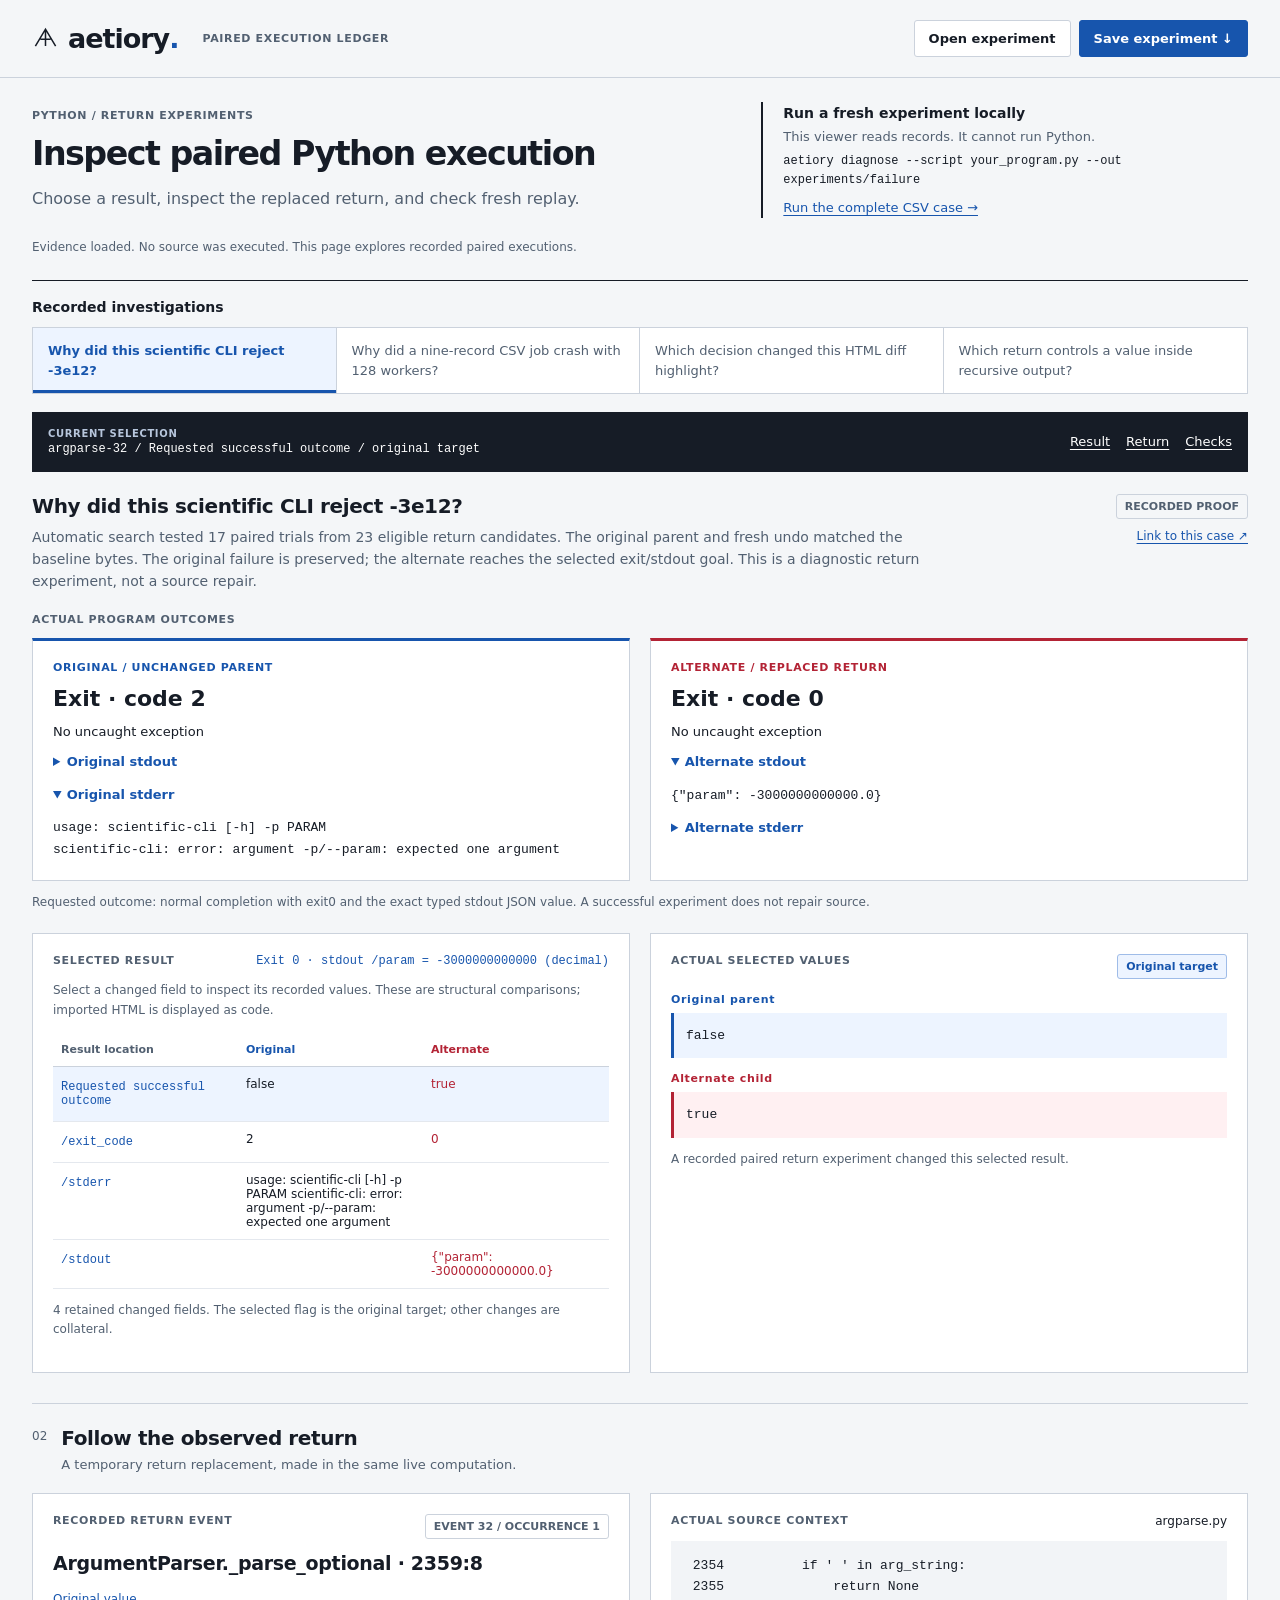
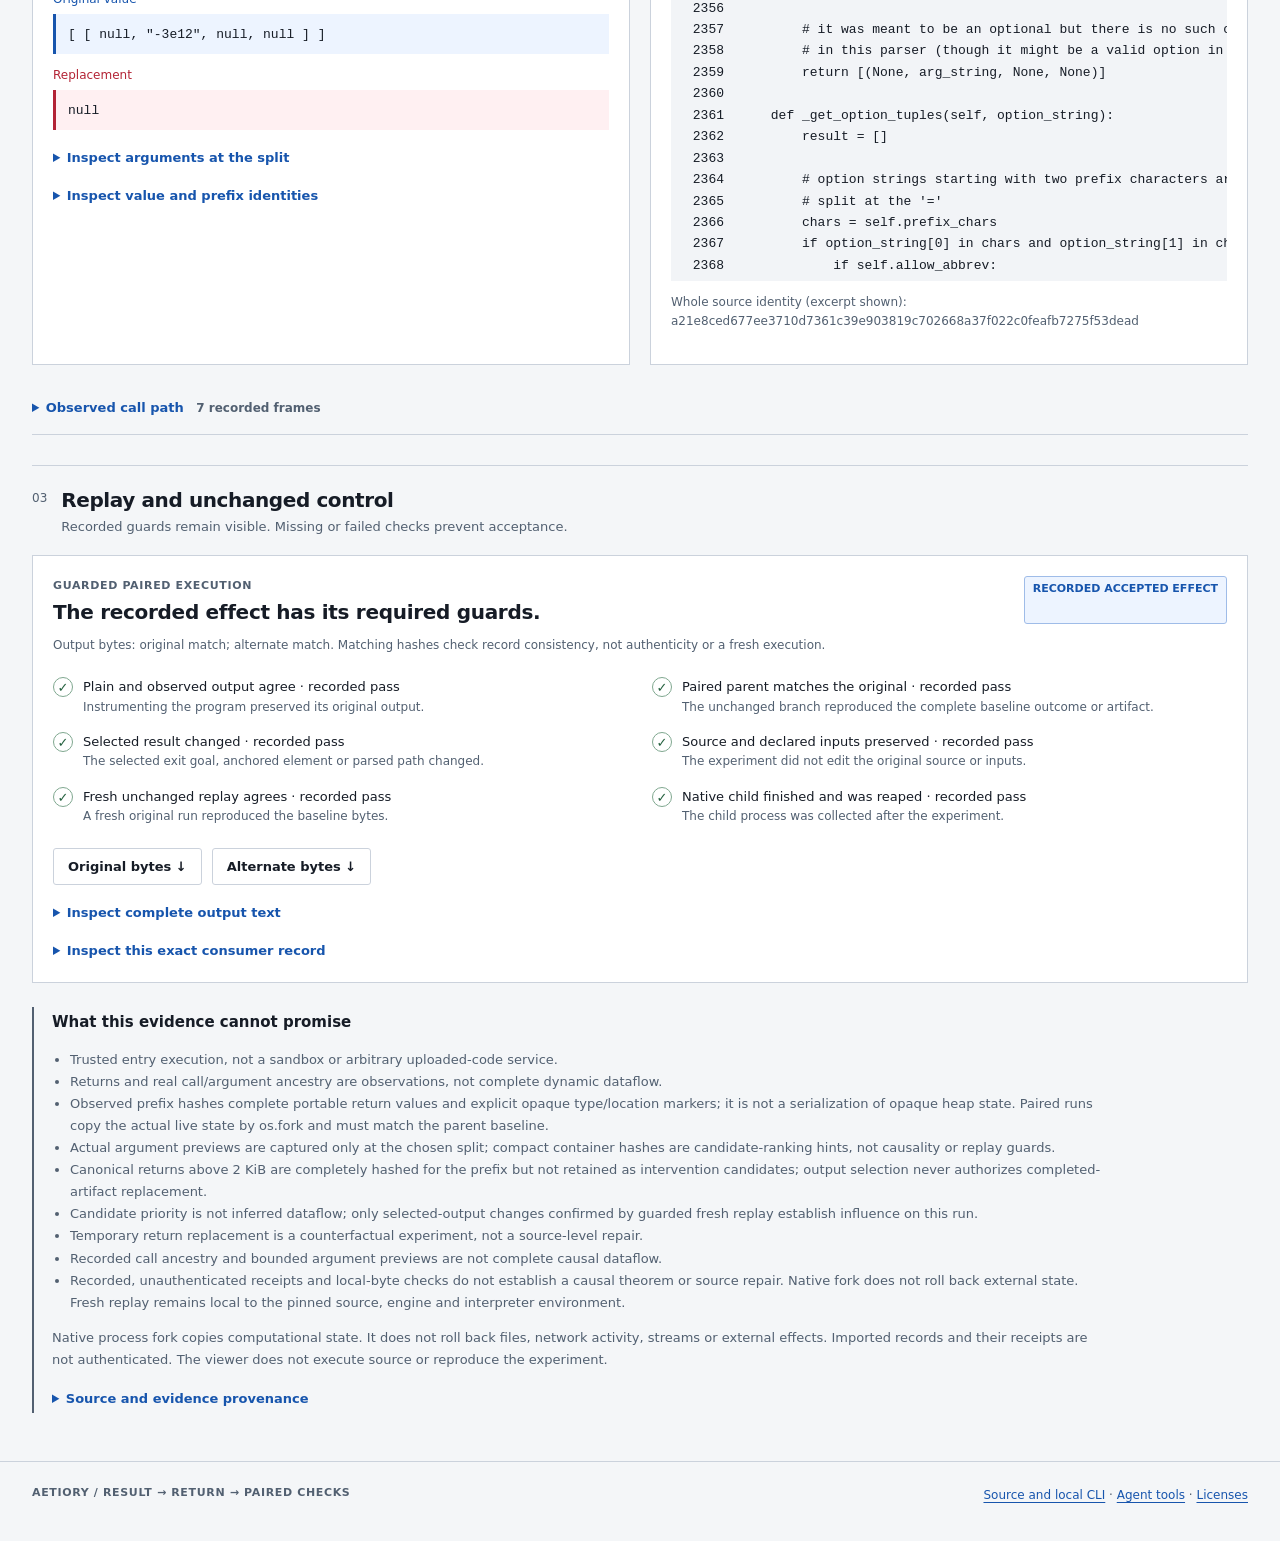
==== commit 84bba4bf: "ui: link directly to recorded investigation cases" ====
--- a/docs/index.html
+++ b/docs/index.html
@@ -5,7 +5,7 @@
 <p id="load-status" class="load-status" role="status" aria-live="polite">Loading recorded experiments…</p>
 <section id="workspace" class="workspace" aria-label="Paired execution evidence" hidden>
 <h2 class="case-heading">Recorded investigations</h2><div id="cases" class="case-list" role="group" aria-label="Recorded experiments"></div>
-<div class="selection-bar"><div><span class="kicker">CURRENT SELECTION</span><output id="selection-context" aria-live="polite" tabindex="0" aria-label="Selected result context; scroll to read the complete path"></output></div><nav aria-label="Investigation sections"><a href="#result-evidence">Result</a><a href="#return-evidence">Return</a><a href="#check-evidence">Checks</a></nav></div><div class="case-context" id="result-evidence"><div><h3 id="case-title"></h3><p id="case-summary"></p></div><span id="mode-label" class="tag"></span></div>
+<div class="selection-bar"><div><span class="kicker">CURRENT SELECTION</span><output id="selection-context" aria-live="polite" tabindex="0" aria-label="Selected result context; scroll to read the complete path"></output></div><nav aria-label="Investigation sections"><a href="#result-evidence">Result</a><a href="#return-evidence">Return</a><a href="#check-evidence">Checks</a></nav></div><div class="case-context" id="result-evidence"><div><h3 id="case-title"></h3><p id="case-summary"></p></div><div class="case-links"><span id="mode-label" class="tag"></span><a id="case-link" href="?case=__main__-1#workspace">Link to this case ↗</a></div></div>
 <section id="outcome-panel" class="outcome-panel" hidden><p class="kicker">ACTUAL PROGRAM OUTCOMES</p><div class="result-grid"><section class="result-panel original"><p class="branch-label">ORIGINAL / UNCHANGED PARENT</p><h3 id="outcome-before"></h3><p id="exception-before"></p><details><summary>Original stdout</summary><pre id="stdout-before" tabindex="0"></pre></details><details open><summary>Original stderr</summary><pre id="stderr-before" tabindex="0"></pre></details></section><section class="result-panel alternate"><p class="branch-label">ALTERNATE / REPLACED RETURN</p><h3 id="outcome-after"></h3><p id="exception-after"></p><details open><summary>Alternate stdout</summary><pre id="stdout-after" tabindex="0"></pre></details><details><summary>Alternate stderr</summary><pre id="stderr-after" tabindex="0"></pre></details></section></div><p id="goal-note" class="micro"></p></section><div class="result-grid selection-grid"><section class="result-panel"><div class="panel-title"><span class="kicker">SELECTED RESULT</span><code id="selector"></code></div><p class="micro">Select a changed field to inspect its recorded values. These are structural comparisons; imported HTML is displayed as code.</p><div class="table-scroll"><table class="changes"><thead><tr><th scope="col">Result location</th><th scope="col">Original</th><th scope="col">Alternate</th></tr></thead><tbody id="changes"></tbody></table></div><p id="change-note" class="micro"></p></section><section class="result-panel focus"><div class="panel-title"><span class="kicker">ACTUAL SELECTED VALUES</span><span id="selected-tag" class="tag"></span></div><div class="value-label">Original parent</div><pre id="before-value" tabindex="0"></pre><div class="value-label alternate">Alternate child</div><pre id="after-value" tabindex="0"></pre><p id="effect-note" class="effect-note"></p></section></div>
 <div class="step-heading separated" id="return-evidence"><span class="step">02</span><div><h2>Follow the observed return</h2><p>A temporary return replacement, made in the same live computation.</p></div></div>
 <div class="return-grid"><section class="decision"><div class="panel-title"><span class="kicker">RECORDED RETURN EVENT</span><span id="event-id" class="tag"></span></div><h3 id="return-site"></h3><dl class="event-values"><div><dt>Original value</dt><dd><code id="expected"></code></dd></div><div><dt>Replacement</dt><dd><code id="replacement"></code></dd></div></dl><details><summary>Inspect arguments at the split</summary><pre id="argument-note" tabindex="0"></pre></details><details><summary>Inspect value and prefix identities</summary><dl class="identities"><div><dt>Expected value SHA256</dt><dd id="value-hash"></dd></div><div><dt>Portable return prefix SHA256</dt><dd id="prefix-hash"></dd></div></dl><p class="micro">These guards bind observed values and declared opaque markers. They do not serialize or authenticate the entire heap.</p></details></section><section class="source-panel"><div class="panel-title"><span class="kicker">ACTUAL SOURCE CONTEXT</span><span id="source-name"></span></div><pre id="source" tabindex="0"></pre><p id="source-identity" class="micro break"></p></section></div>
--- a/docs/style.css
+++ b/docs/style.css
@@ -3,3 +3,5 @@
 @media(max-width:620px){html{scroll-padding-top:125px}.masthead{padding:18px;flex-wrap:wrap;gap:15px}.masthead nav{margin-left:0;width:100%}.button{font-size:12px;padding:10px 12px}main{padding:0 18px 36px}.intro{display:block;padding:24px 0}.run-local{margin-top:22px;padding-left:14px}.lede{font-size:14px}h1{font-size:32px;letter-spacing:-1px}.selection-bar{margin-left:-18px;margin-right:-18px;padding:10px 18px;flex-direction:column;align-items:stretch;gap:8px}.selection-bar nav{gap:22px}.selection-bar output{font-size:11px}.case-context{flex-direction:column;gap:12px}.case-context h3{font-size:19px}.case-context p{font-size:13px}.case-button{padding:12px;font-size:12px;min-width:0}.result-grid,.return-grid{grid-template-columns:1fr;gap:14px}.result-panel,.decision,.source-panel,.receipt{padding:15px}.panel-title{flex-wrap:wrap}.panel-title code{text-align:left}.guard-list,#ancestry{grid-template-columns:1fr}.receipt-header{flex-wrap:wrap}.changes td{max-width:130px}pre,#source{font-size:12px}.step-heading h2{font-size:19px}footer{padding:24px 18px;flex-direction:column}}
 
 .case-button:only-child{grid-column:1/-1;border-right:0;border-bottom:0}
+
+.case-links{display:flex;flex-direction:column;align-items:flex-end;gap:10px;flex-shrink:0}.case-links a{font-size:12px;white-space:nowrap}.case-links a:focus-visible{outline:3px solid #1755ad;outline-offset:4px}@media(max-width:600px){.case-links{align-items:flex-start}}
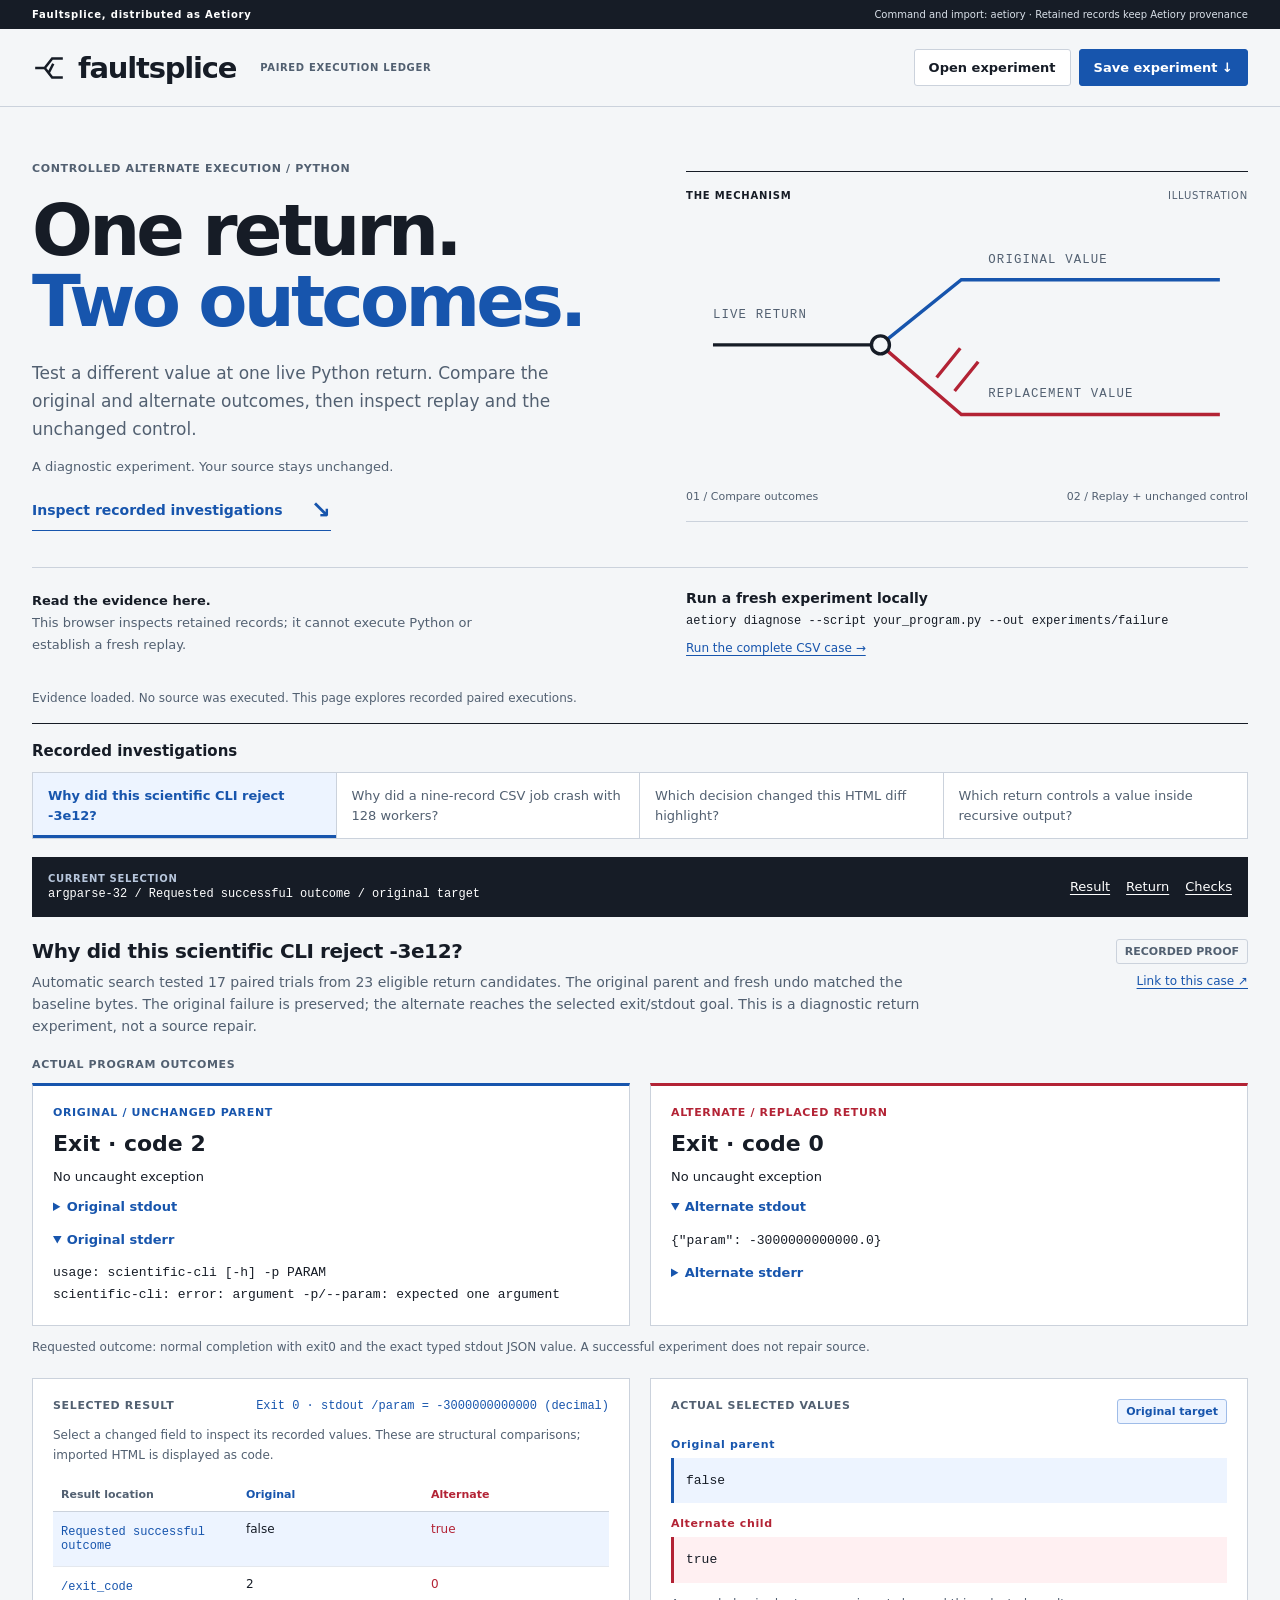
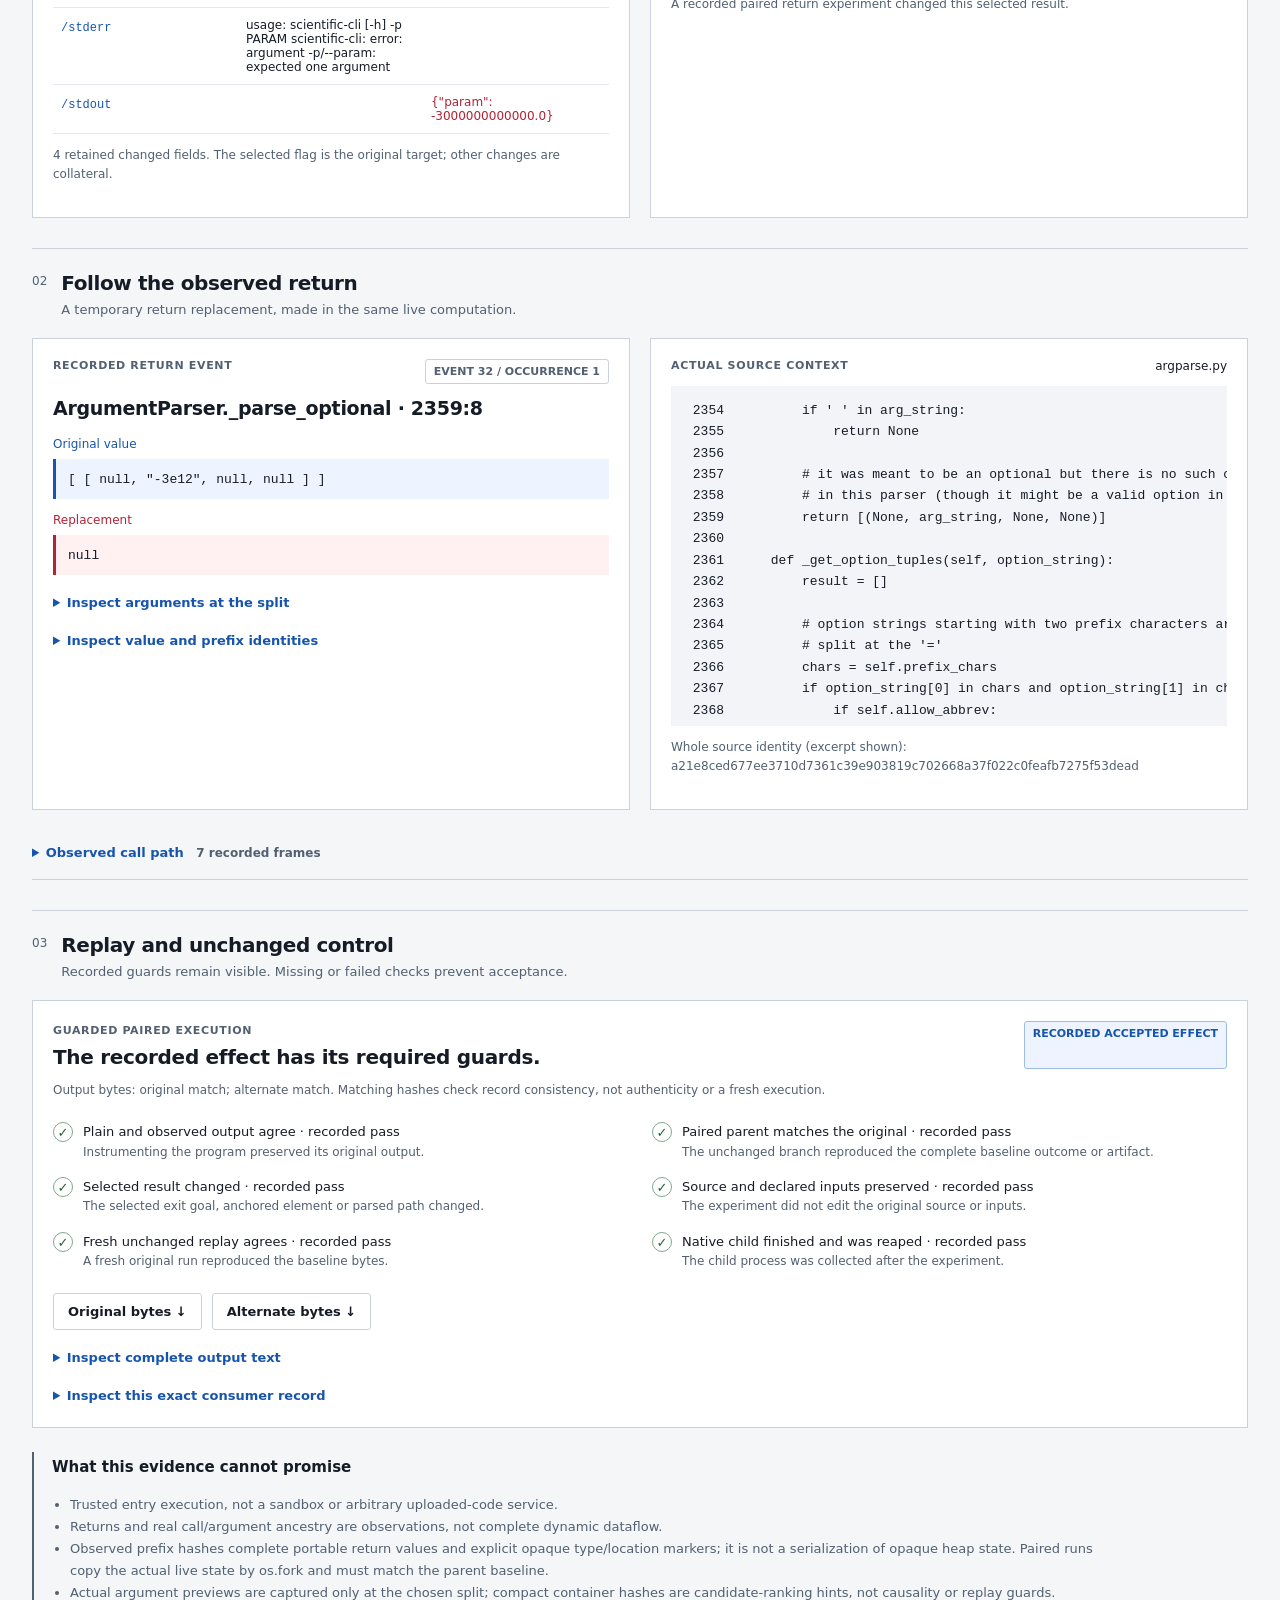
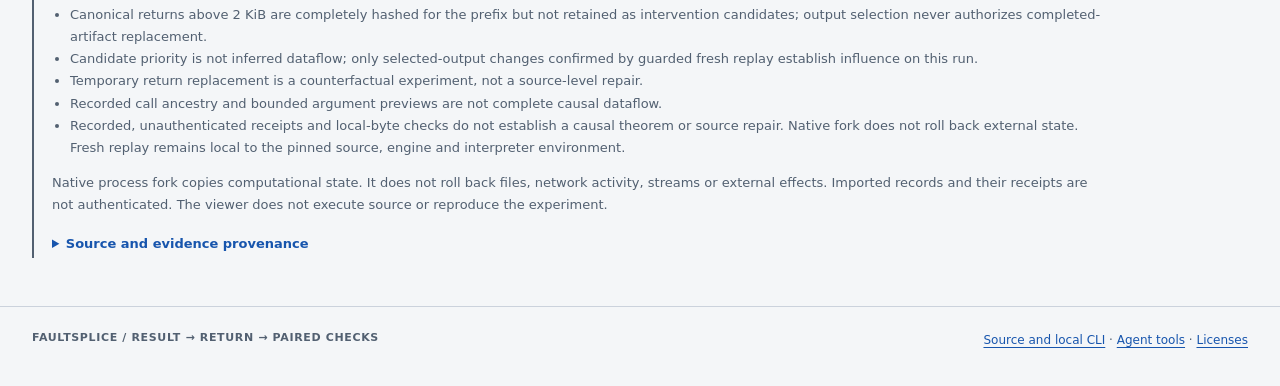
==== commit cbdb0f80: "Introduce the Faultsplice display identity with Aetiory compatibility" ====
--- a/docs/index.html
+++ b/docs/index.html
@@ -1,7 +1,7 @@
 <!doctype html>
-<html lang="en"><head><meta charset="utf-8"><meta name="viewport" content="width=device-width,initial-scale=1"><meta name="color-scheme" content="light"><meta name="description" content="Inspect an actual paired Python execution: choose an output, follow an observed return, and compare its recorded effects."><title>Aetiory · Paired execution ledger</title><link rel="stylesheet" href="style.css"><script type="module" src="app.js"></script></head>
-<body><a class="skip" href="#workspace">Skip to evidence</a><header class="masthead"><a class="brand" href="./" aria-label="Aetiory home"><svg viewBox="0 0 32 32" aria-hidden="true"><path d="M4 25 16 5l12 20M10 17h12M16 5v20"/></svg>aetiory<span class="dot">.</span></a><div class="header-note">PAIRED EXECUTION LEDGER</div><nav aria-label="Experiment files"><button id="open-record" class="button subtle">Open experiment</button><input id="import-file" type="file" accept=".json,application/json" hidden><button id="export-view" class="button" disabled>Save experiment ↓</button></nav></header>
-<main><section class="intro"><div><p class="eyebrow">PYTHON / RETURN EXPERIMENTS</p><h1>Inspect paired Python execution</h1><p class="lede">Choose a result, inspect the replaced return, and check fresh replay.</p></div><aside class="run-local"><strong>Run a fresh experiment locally</strong><p>This viewer reads records. It cannot run Python.</p><code>aetiory diagnose --script your_program.py --out experiments/failure</code><a href="https://github.com/nazeeh111/Aetiory#try-the-complete-csv-investigation">Run the complete CSV case →</a></aside></section>
+<html lang="en"><head><meta charset="utf-8"><meta name="viewport" content="width=device-width,initial-scale=1"><meta name="color-scheme" content="light"><meta name="description" content="Inspect an actual paired Python execution: choose an output, follow an observed return, and compare its recorded effects."><title>Faultsplice · Paired Python execution</title><link rel="icon" type="image/svg+xml" sizes="any" href="favicon.svg"><link rel="stylesheet" href="style.css"><script type="module" src="app.js"></script></head>
+<body><div class="distribution-note">Faultsplice, distributed as Aetiory <span>Command and import: aetiory · Retained records keep Aetiory provenance</span></div><a class="skip" href="#workspace">Skip to evidence</a><header class="masthead"><a class="brand" href="./" aria-label="Faultsplice home"><svg viewBox="0 0 32 32" aria-hidden="true"><path d="M3 16h9l7-9h10M12 16l7 9h10M20 12l-4 8"/></svg>faultsplice</a><div class="header-note">PAIRED EXECUTION LEDGER</div><nav aria-label="Experiment files"><button id="open-record" class="button subtle">Open experiment</button><input id="import-file" type="file" accept=".json,application/json" hidden><button id="export-view" class="button" disabled>Save experiment ↓</button></nav></header>
+<main><section class="intro"><div class="intro-copy"><p class="eyebrow">CONTROLLED ALTERNATE EXECUTION / PYTHON</p><h1>One return.<br><span>Two outcomes.</span></h1><p class="lede">Test a different value at one live Python return. Compare the original and alternate outcomes, then inspect replay and the unchanged control.</p><p class="hero-boundary">A diagnostic experiment. Your source stays unchanged.</p><a class="evidence-entry" href="#workspace">Inspect recorded investigations <span aria-hidden="true">↘</span></a></div><div class="split-diagram" role="img" aria-label="Mechanism illustration: one live return forks into original and alternate values, followed by replay and unchanged control. This is not a new execution result."><div class="diagram-caption">THE MECHANISM <span>ILLUSTRATION</span></div><svg viewBox="0 0 500 225" aria-hidden="true"><path class="shared" d="M24 112H173"/><path class="original-line" d="M173 112L245 54H475"/><path class="alternate-line" d="M173 112L245 174H475"/><circle cx="173" cy="112" r="8"/><text x="24" y="88">LIVE RETURN</text><text x="269" y="39">ORIGINAL VALUE</text><text x="269" y="158">REPLACEMENT VALUE</text><path class="splice" d="M223 141L244 115M239 153L260 127"/></svg><div class="diagram-controls"><span>01 / Compare outcomes</span><span>02 / Replay + unchanged control</span></div></div></section><div class="entry-strip"><p><strong>Read the evidence here.</strong> This browser inspects retained records; it cannot execute Python or establish a fresh replay.</p><aside class="run-local"><strong>Run a fresh experiment locally</strong><code>aetiory diagnose --script your_program.py --out experiments/failure</code><a href="https://github.com/nazeeh111/Aetiory#try-the-complete-csv-investigation">Run the complete CSV case →</a></aside></div>
 <p id="load-status" class="load-status" role="status" aria-live="polite">Loading recorded experiments…</p>
 <section id="workspace" class="workspace" aria-label="Paired execution evidence" hidden>
 <h2 class="case-heading">Recorded investigations</h2><div id="cases" class="case-list" role="group" aria-label="Recorded experiments"></div>
@@ -13,4 +13,4 @@
 <div class="step-heading separated" id="check-evidence"><span class="step">03</span><div><h2>Replay and unchanged control</h2><p>Recorded guards remain visible. Missing or failed checks prevent acceptance.</p></div></div>
 <section class="receipt"><div class="receipt-header"><div><span class="kicker">GUARDED PAIRED EXECUTION</span><h3 id="receipt-heading"></h3></div><span id="status-label" class="tag"></span></div><p id="integrity-note" class="micro"></p><ul id="guards" class="guard-list"></ul><div class="artifact-actions"><button id="download-before" class="button subtle" disabled>Original bytes ↓</button><button id="download-after" class="button subtle" disabled>Alternate bytes ↓</button></div><details><summary>Inspect complete output text</summary><p class="micro">Displayed literally. Scripts, links and embedded resources in the output are not executed.</p><label for="output-choice">Output</label><select id="output-choice"><option value="before">Original parent</option><option value="after">Alternate child</option></select><pre id="complete-output" tabindex="0"></pre></details><details><summary>Inspect this exact consumer record</summary><pre id="record" tabindex="0"></pre></details></section>
 <aside class="limits"><h3>What this evidence cannot promise</h3><ul id="limitations"></ul><p>Native process fork copies computational state. It does not roll back files, network activity, streams or external effects. Imported records and their receipts are not authenticated. The viewer does not execute source or reproduce the experiment.</p><details><summary>Source and evidence provenance</summary><ul id="provenance"></ul></details></aside>
-</section></main><footer><span>AETIORY / RESULT → RETURN → PAIRED CHECKS</span><p><a href="https://github.com/nazeeh111/Aetiory">Source and local CLI</a> · <a href="https://github.com/nazeeh111/Aetiory/blob/main/docs/AGENTS.md">Agent tools</a> · <a href="NOTICES.txt">Licenses</a></p></footer></body></html>
+</section></main><footer><span>FAULTSPLICE / RESULT → RETURN → PAIRED CHECKS</span><p><a href="https://github.com/nazeeh111/Aetiory">Source and local CLI</a> · <a href="https://github.com/nazeeh111/Aetiory/blob/main/docs/AGENTS.md">Agent tools</a> · <a href="NOTICES.txt">Licenses</a></p></footer></body></html>
--- a/docs/style.css
+++ b/docs/style.css
@@ -5,3 +5,6 @@
 .case-button:only-child{grid-column:1/-1;border-right:0;border-bottom:0}
 
 .case-links{display:flex;flex-direction:column;align-items:flex-end;gap:10px;flex-shrink:0}.case-links a{font-size:12px;white-space:nowrap}.case-links a:focus-visible{outline:3px solid #1755ad;outline-offset:4px}@media(max-width:600px){.case-links{align-items:flex-start}}
+
+/* Faultsplice display identity. Evidence UI and branch colors retained. */
+.distribution-note{padding:9px 32px;background:#161c26;color:#fff;font-size:10px;font-weight:700;letter-spacing:.8px;display:flex;justify-content:space-between;gap:16px}.distribution-note span{font-weight:400;letter-spacing:0;color:#d9e0e9}.brand{letter-spacing:-1.2px;font-size:29px;gap:12px}.brand svg{width:34px;height:34px;stroke-width:2.4}.header-note{font-size:10px}.intro{grid-template-columns:1.05fr 1fr;gap:64px;padding:55px 0 36px}.intro h1{font-size:clamp(46px,5.6vw,76px);line-height:.99;letter-spacing:-3.8px;font-weight:750;margin:20px 0 22px}.intro h1 span{color:var(--indigo)}.intro .lede{font-size:17px;line-height:1.65;max-width:535px}.hero-boundary{font-size:13px;color:var(--muted);margin:16px 0 24px}.evidence-entry{font-weight:650;font-size:14px;display:inline-flex;gap:28px;align-items:center;text-decoration:none;border-bottom:1px solid var(--indigo);padding-bottom:8px}.evidence-entry span{font-size:24px;line-height:1}.split-diagram{border-top:1px solid var(--ink);border-bottom:1px solid var(--line);padding:18px 0}.diagram-caption{font-size:10px;letter-spacing:.8px;font-weight:700;display:flex;justify-content:space-between}.diagram-caption span{color:var(--muted);font-weight:400}.split-diagram svg{display:block;width:100%;height:auto;margin:18px 0}.split-diagram path{fill:none;stroke-width:3}.split-diagram .shared{stroke:var(--ink)}.split-diagram .original-line{stroke:var(--indigo)}.split-diagram .alternate-line,.split-diagram .splice{stroke:var(--coral)}.split-diagram circle{fill:var(--paper);stroke:var(--ink);stroke-width:3}.split-diagram text{font:11px ui-monospace,monospace;fill:var(--muted);letter-spacing:1px}.diagram-controls{display:flex;justify-content:space-between;font-size:11px;color:var(--muted);gap:20px}.entry-strip{display:grid;grid-template-columns:1.05fr 1fr;gap:64px;border-top:1px solid var(--line);padding:22px 0 25px;margin-bottom:8px}.entry-strip>p{font-size:13px;line-height:1.7;color:var(--muted);max-width:460px;margin:0}.entry-strip>p strong{display:block;color:var(--ink)}.entry-strip .run-local{border-left:0;padding:0}.entry-strip .run-local code{margin-top:6px}.entry-strip .run-local a{font-size:12px}.load-status{margin-bottom:16px}.case-heading{font-size:15px}@media(max-width:850px){.intro,.entry-strip{gap:30px}.intro h1{letter-spacing:-2.5px}.intro .lede{font-size:15px}.distribution-note{padding:9px 24px}}@media(max-width:620px){.distribution-note{padding:10px 18px;display:block;font-size:9px;line-height:1.6}.distribution-note span{display:block}.intro{display:block;padding:32px 0 24px}.intro h1{font-size:50px;letter-spacing:-2.7px;margin-top:16px}.intro .lede{font-size:16px}.split-diagram{margin-top:30px}.entry-strip{display:block;padding:20px 0}.entry-strip .run-local{margin-top:20px}.diagram-controls{font-size:10px}.brand{font-size:28px}.intro .eyebrow{font-size:10px}.masthead{gap:14px}}
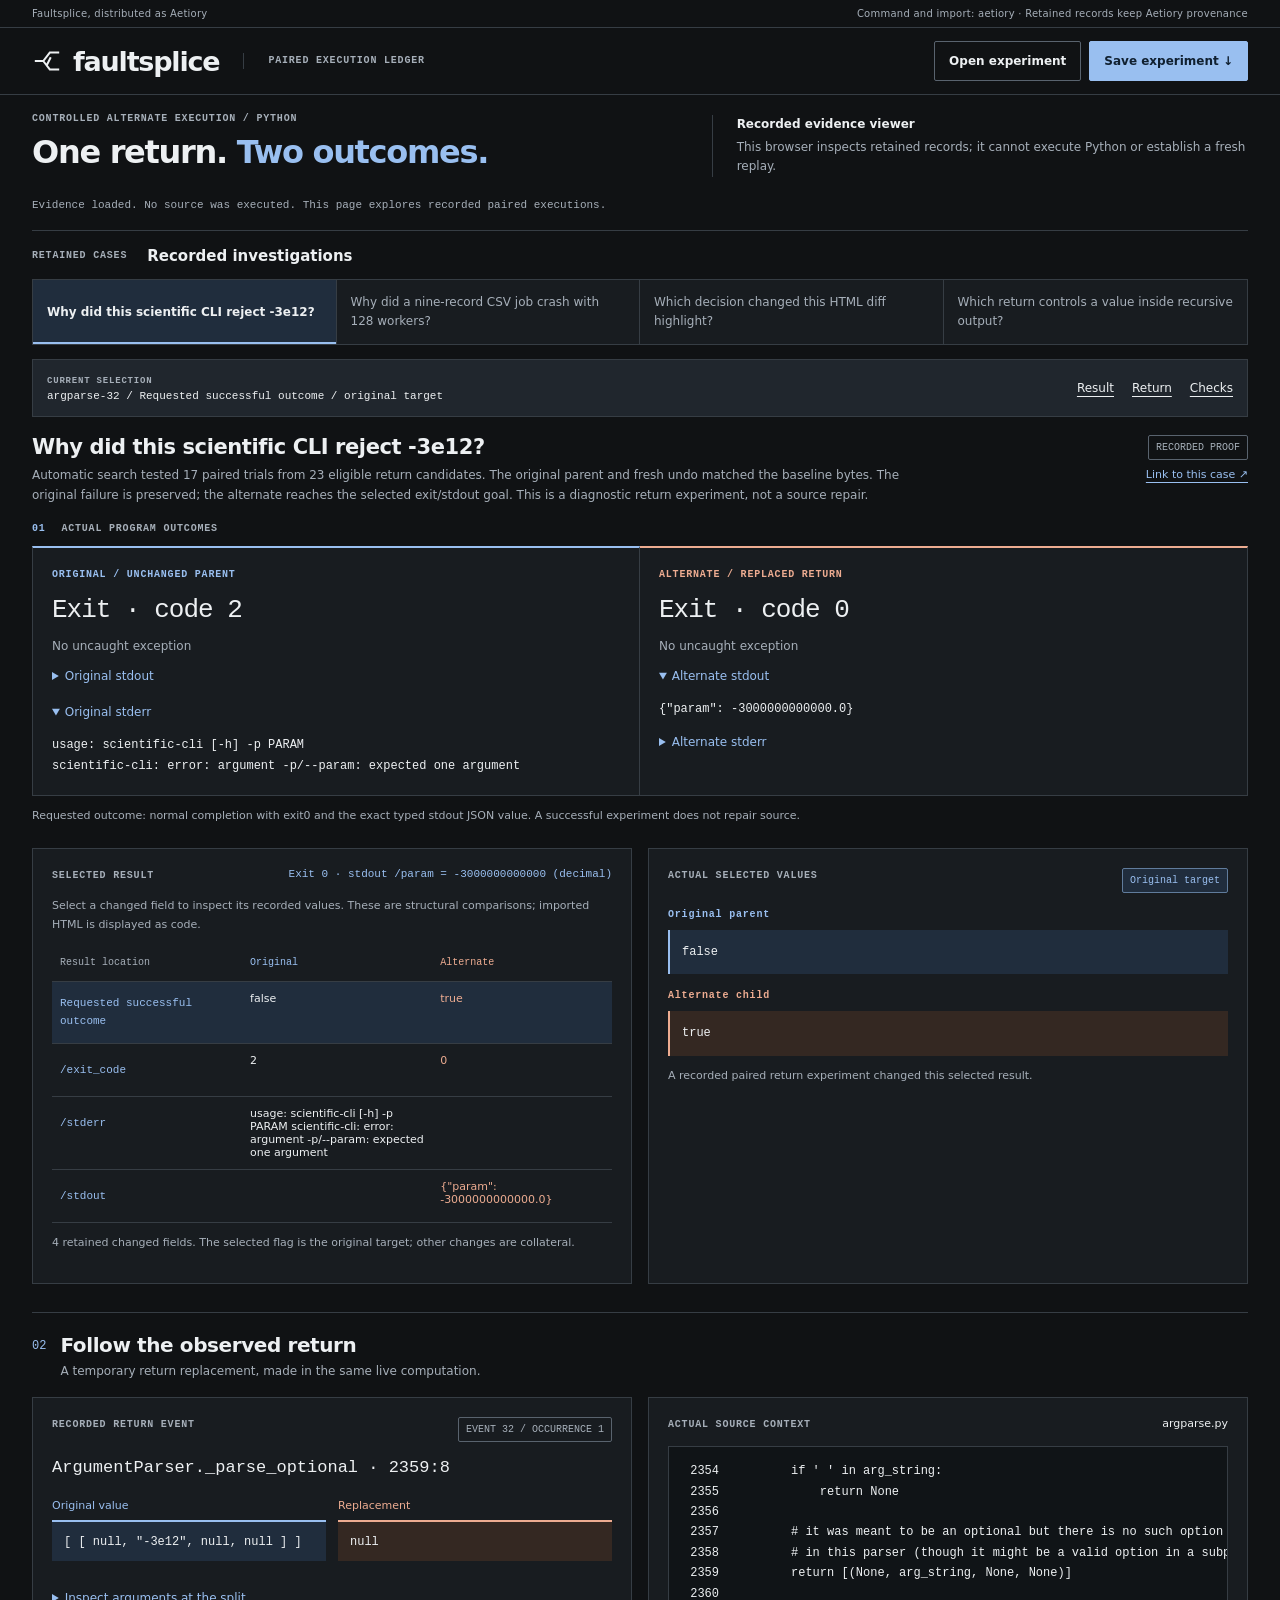
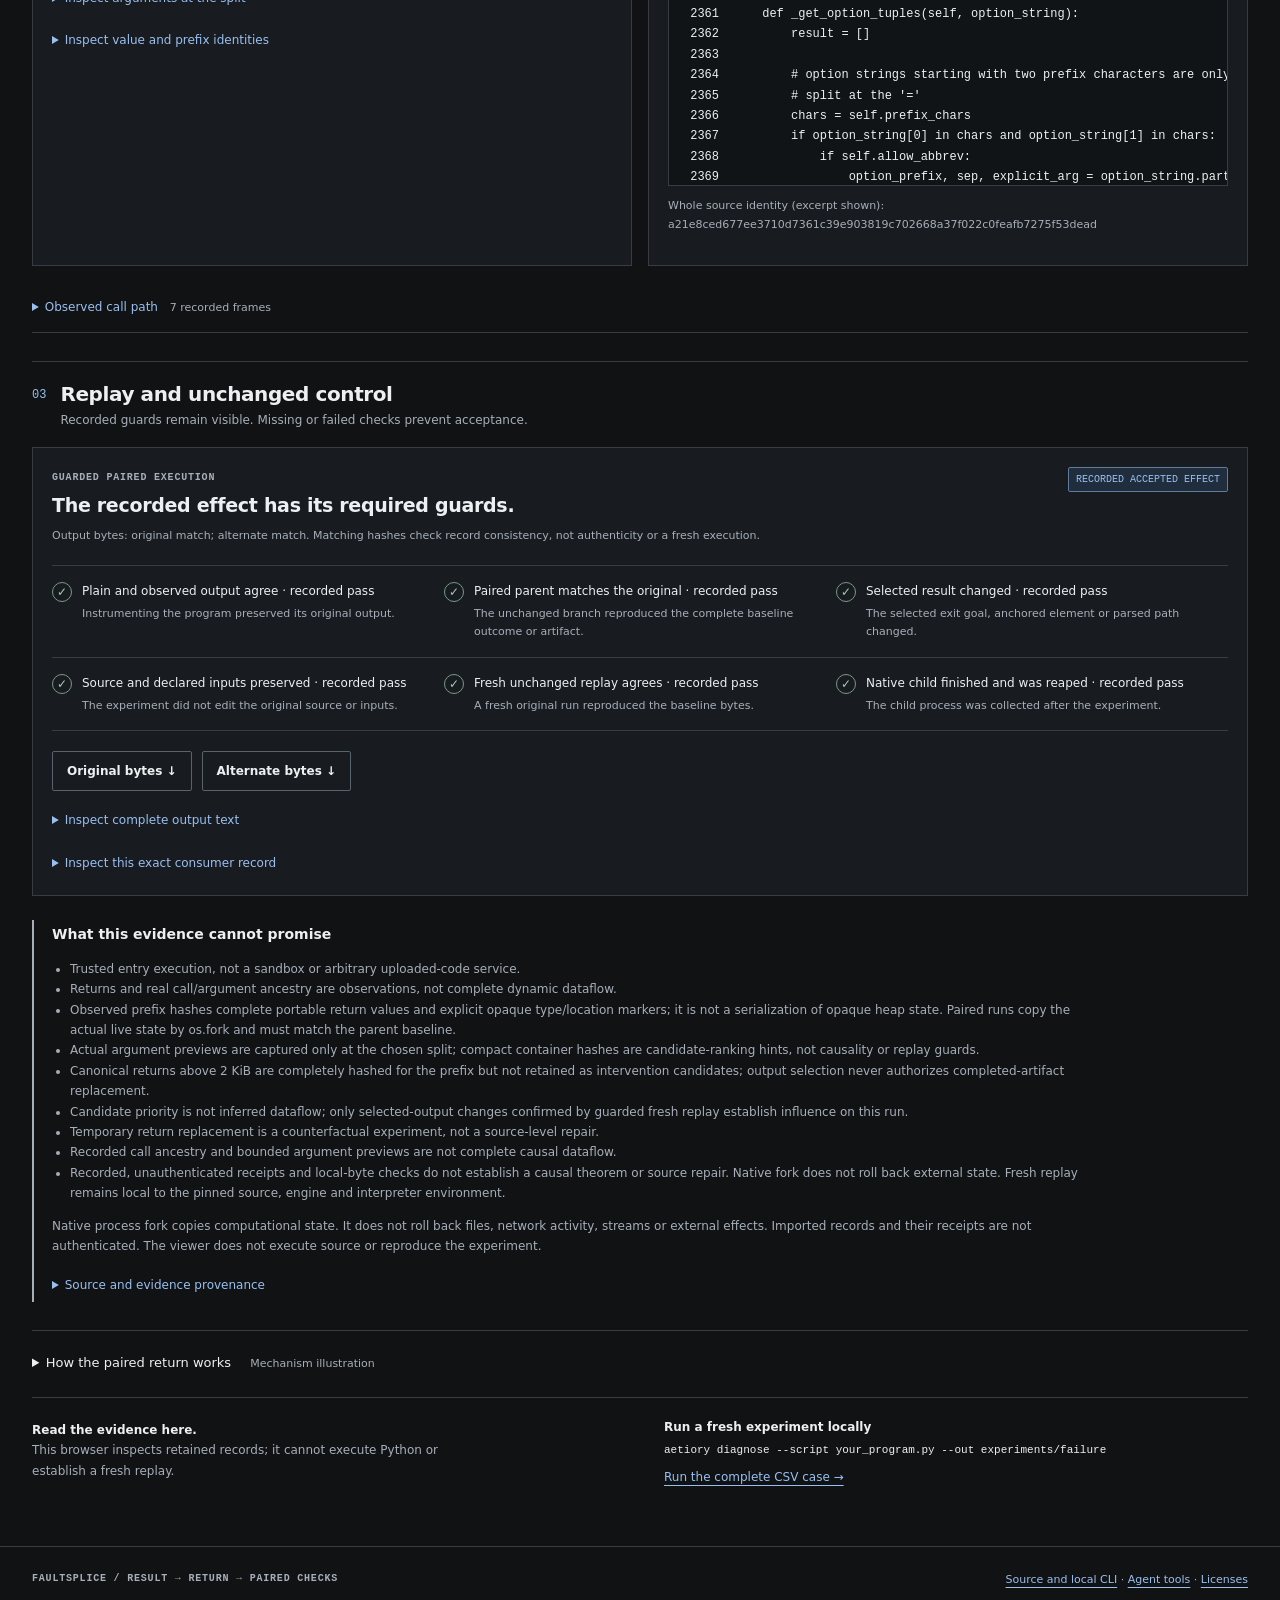
==== commit cbf028c7: "Put recorded Faultsplice outcomes first in a dark execution viewer" ====
--- a/docs/index.html
+++ b/docs/index.html
@@ -1,16 +1,16 @@
 <!doctype html>
-<html lang="en"><head><meta charset="utf-8"><meta name="viewport" content="width=device-width,initial-scale=1"><meta name="color-scheme" content="light"><meta name="description" content="Inspect an actual paired Python execution: choose an output, follow an observed return, and compare its recorded effects."><title>Faultsplice · Paired Python execution</title><link rel="icon" type="image/svg+xml" sizes="any" href="favicon.svg"><link rel="stylesheet" href="style.css"><script type="module" src="app.js"></script></head>
+<html lang="en"><head><meta charset="utf-8"><meta name="viewport" content="width=device-width,initial-scale=1"><meta name="color-scheme" content="dark"><meta name="description" content="Inspect an actual paired Python execution: choose an output, follow an observed return, and compare its recorded effects."><title>Faultsplice · Paired Python execution</title><link rel="icon" type="image/svg+xml" sizes="any" href="favicon.svg"><link rel="stylesheet" href="style.css"><script type="module" src="app.js"></script></head>
 <body><div class="distribution-note">Faultsplice, distributed as Aetiory <span>Command and import: aetiory · Retained records keep Aetiory provenance</span></div><a class="skip" href="#workspace">Skip to evidence</a><header class="masthead"><a class="brand" href="./" aria-label="Faultsplice home"><svg viewBox="0 0 32 32" aria-hidden="true"><path d="M3 16h9l7-9h10M12 16l7 9h10M20 12l-4 8"/></svg>faultsplice</a><div class="header-note">PAIRED EXECUTION LEDGER</div><nav aria-label="Experiment files"><button id="open-record" class="button subtle">Open experiment</button><input id="import-file" type="file" accept=".json,application/json" hidden><button id="export-view" class="button" disabled>Save experiment ↓</button></nav></header>
-<main><section class="intro"><div class="intro-copy"><p class="eyebrow">CONTROLLED ALTERNATE EXECUTION / PYTHON</p><h1>One return.<br><span>Two outcomes.</span></h1><p class="lede">Test a different value at one live Python return. Compare the original and alternate outcomes, then inspect replay and the unchanged control.</p><p class="hero-boundary">A diagnostic experiment. Your source stays unchanged.</p><a class="evidence-entry" href="#workspace">Inspect recorded investigations <span aria-hidden="true">↘</span></a></div><div class="split-diagram" role="img" aria-label="Mechanism illustration: one live return forks into original and alternate values, followed by replay and unchanged control. This is not a new execution result."><div class="diagram-caption">THE MECHANISM <span>ILLUSTRATION</span></div><svg viewBox="0 0 500 225" aria-hidden="true"><path class="shared" d="M24 112H173"/><path class="original-line" d="M173 112L245 54H475"/><path class="alternate-line" d="M173 112L245 174H475"/><circle cx="173" cy="112" r="8"/><text x="24" y="88">LIVE RETURN</text><text x="269" y="39">ORIGINAL VALUE</text><text x="269" y="158">REPLACEMENT VALUE</text><path class="splice" d="M223 141L244 115M239 153L260 127"/></svg><div class="diagram-controls"><span>01 / Compare outcomes</span><span>02 / Replay + unchanged control</span></div></div></section><div class="entry-strip"><p><strong>Read the evidence here.</strong> This browser inspects retained records; it cannot execute Python or establish a fresh replay.</p><aside class="run-local"><strong>Run a fresh experiment locally</strong><code>aetiory diagnose --script your_program.py --out experiments/failure</code><a href="https://github.com/nazeeh111/Aetiory#try-the-complete-csv-investigation">Run the complete CSV case →</a></aside></div>
-<p id="load-status" class="load-status" role="status" aria-live="polite">Loading recorded experiments…</p>
+<main><section class="intro"><div class="intro-copy"><p class="eyebrow">CONTROLLED ALTERNATE EXECUTION / PYTHON</p><h1>One return. <span>Two outcomes.</span></h1></div><p class="viewer-boundary"><strong>Recorded evidence viewer</strong>This browser inspects retained records; it cannot execute Python or establish a fresh replay.</p></section><p id="load-status" class="load-status" role="status" aria-live="polite">Loading recorded experiments…</p>
 <section id="workspace" class="workspace" aria-label="Paired execution evidence" hidden>
-<h2 class="case-heading">Recorded investigations</h2><div id="cases" class="case-list" role="group" aria-label="Recorded experiments"></div>
+<h2 class="case-heading"><span>RETAINED CASES</span>Recorded investigations</h2><div id="cases" class="case-list" role="group" aria-label="Recorded experiments"></div>
 <div class="selection-bar"><div><span class="kicker">CURRENT SELECTION</span><output id="selection-context" aria-live="polite" tabindex="0" aria-label="Selected result context; scroll to read the complete path"></output></div><nav aria-label="Investigation sections"><a href="#result-evidence">Result</a><a href="#return-evidence">Return</a><a href="#check-evidence">Checks</a></nav></div><div class="case-context" id="result-evidence"><div><h3 id="case-title"></h3><p id="case-summary"></p></div><div class="case-links"><span id="mode-label" class="tag"></span><a id="case-link" href="?case=__main__-1#workspace">Link to this case ↗</a></div></div>
-<section id="outcome-panel" class="outcome-panel" hidden><p class="kicker">ACTUAL PROGRAM OUTCOMES</p><div class="result-grid"><section class="result-panel original"><p class="branch-label">ORIGINAL / UNCHANGED PARENT</p><h3 id="outcome-before"></h3><p id="exception-before"></p><details><summary>Original stdout</summary><pre id="stdout-before" tabindex="0"></pre></details><details open><summary>Original stderr</summary><pre id="stderr-before" tabindex="0"></pre></details></section><section class="result-panel alternate"><p class="branch-label">ALTERNATE / REPLACED RETURN</p><h3 id="outcome-after"></h3><p id="exception-after"></p><details open><summary>Alternate stdout</summary><pre id="stdout-after" tabindex="0"></pre></details><details><summary>Alternate stderr</summary><pre id="stderr-after" tabindex="0"></pre></details></section></div><p id="goal-note" class="micro"></p></section><div class="result-grid selection-grid"><section class="result-panel"><div class="panel-title"><span class="kicker">SELECTED RESULT</span><code id="selector"></code></div><p class="micro">Select a changed field to inspect its recorded values. These are structural comparisons; imported HTML is displayed as code.</p><div class="table-scroll"><table class="changes"><thead><tr><th scope="col">Result location</th><th scope="col">Original</th><th scope="col">Alternate</th></tr></thead><tbody id="changes"></tbody></table></div><p id="change-note" class="micro"></p></section><section class="result-panel focus"><div class="panel-title"><span class="kicker">ACTUAL SELECTED VALUES</span><span id="selected-tag" class="tag"></span></div><div class="value-label">Original parent</div><pre id="before-value" tabindex="0"></pre><div class="value-label alternate">Alternate child</div><pre id="after-value" tabindex="0"></pre><p id="effect-note" class="effect-note"></p></section></div>
+<section id="outcome-panel" class="outcome-panel" hidden><p class="kicker"><span class="trace-step">01</span> ACTUAL PROGRAM OUTCOMES</p><div class="result-grid"><section class="result-panel original"><p class="branch-label">ORIGINAL / UNCHANGED PARENT</p><h3 id="outcome-before"></h3><p id="exception-before"></p><details><summary>Original stdout</summary><pre id="stdout-before" tabindex="0"></pre></details><details open><summary>Original stderr</summary><pre id="stderr-before" tabindex="0"></pre></details></section><section class="result-panel alternate"><p class="branch-label">ALTERNATE / REPLACED RETURN</p><h3 id="outcome-after"></h3><p id="exception-after"></p><details open><summary>Alternate stdout</summary><pre id="stdout-after" tabindex="0"></pre></details><details><summary>Alternate stderr</summary><pre id="stderr-after" tabindex="0"></pre></details></section></div><p id="goal-note" class="micro"></p></section><div class="result-grid selection-grid"><section class="result-panel"><div class="panel-title"><span class="kicker">SELECTED RESULT</span><code id="selector"></code></div><p class="micro">Select a changed field to inspect its recorded values. These are structural comparisons; imported HTML is displayed as code.</p><div class="table-scroll"><table class="changes"><thead><tr><th scope="col">Result location</th><th scope="col">Original</th><th scope="col">Alternate</th></tr></thead><tbody id="changes"></tbody></table></div><p id="change-note" class="micro"></p></section><section class="result-panel focus"><div class="panel-title"><span class="kicker">ACTUAL SELECTED VALUES</span><span id="selected-tag" class="tag"></span></div><div class="value-label">Original parent</div><pre id="before-value" tabindex="0"></pre><div class="value-label alternate">Alternate child</div><pre id="after-value" tabindex="0"></pre><p id="effect-note" class="effect-note"></p></section></div>
 <div class="step-heading separated" id="return-evidence"><span class="step">02</span><div><h2>Follow the observed return</h2><p>A temporary return replacement, made in the same live computation.</p></div></div>
 <div class="return-grid"><section class="decision"><div class="panel-title"><span class="kicker">RECORDED RETURN EVENT</span><span id="event-id" class="tag"></span></div><h3 id="return-site"></h3><dl class="event-values"><div><dt>Original value</dt><dd><code id="expected"></code></dd></div><div><dt>Replacement</dt><dd><code id="replacement"></code></dd></div></dl><details><summary>Inspect arguments at the split</summary><pre id="argument-note" tabindex="0"></pre></details><details><summary>Inspect value and prefix identities</summary><dl class="identities"><div><dt>Expected value SHA256</dt><dd id="value-hash"></dd></div><div><dt>Portable return prefix SHA256</dt><dd id="prefix-hash"></dd></div></dl><p class="micro">These guards bind observed values and declared opaque markers. They do not serialize or authenticate the entire heap.</p></details></section><section class="source-panel"><div class="panel-title"><span class="kicker">ACTUAL SOURCE CONTEXT</span><span id="source-name"></span></div><pre id="source" tabindex="0"></pre><p id="source-identity" class="micro break"></p></section></div>
 <details class="call-path"><summary>Observed call path <span id="path-count"></span></summary><p class="micro">From the selected return outward through its callers. Observed ancestry is navigation, not complete dataflow.</p><ol id="ancestry"></ol></details>
 <div class="step-heading separated" id="check-evidence"><span class="step">03</span><div><h2>Replay and unchanged control</h2><p>Recorded guards remain visible. Missing or failed checks prevent acceptance.</p></div></div>
 <section class="receipt"><div class="receipt-header"><div><span class="kicker">GUARDED PAIRED EXECUTION</span><h3 id="receipt-heading"></h3></div><span id="status-label" class="tag"></span></div><p id="integrity-note" class="micro"></p><ul id="guards" class="guard-list"></ul><div class="artifact-actions"><button id="download-before" class="button subtle" disabled>Original bytes ↓</button><button id="download-after" class="button subtle" disabled>Alternate bytes ↓</button></div><details><summary>Inspect complete output text</summary><p class="micro">Displayed literally. Scripts, links and embedded resources in the output are not executed.</p><label for="output-choice">Output</label><select id="output-choice"><option value="before">Original parent</option><option value="after">Alternate child</option></select><pre id="complete-output" tabindex="0"></pre></details><details><summary>Inspect this exact consumer record</summary><pre id="record" tabindex="0"></pre></details></section>
 <aside class="limits"><h3>What this evidence cannot promise</h3><ul id="limitations"></ul><p>Native process fork copies computational state. It does not roll back files, network activity, streams or external effects. Imported records and their receipts are not authenticated. The viewer does not execute source or reproduce the experiment.</p><details><summary>Source and evidence provenance</summary><ul id="provenance"></ul></details></aside>
-</section></main><footer><span>FAULTSPLICE / RESULT → RETURN → PAIRED CHECKS</span><p><a href="https://github.com/nazeeh111/Aetiory">Source and local CLI</a> · <a href="https://github.com/nazeeh111/Aetiory/blob/main/docs/AGENTS.md">Agent tools</a> · <a href="NOTICES.txt">Licenses</a></p></footer></body></html>
+</section><details class="mechanism-note"><summary>How the paired return works <span>Mechanism illustration</span></summary><p class="micro">Test a different value at one live Python return. Compare the original and alternate outcomes, then inspect replay and the unchanged control. A diagnostic experiment. Your source stays unchanged.</p><div class="split-diagram" role="img" aria-label="Mechanism illustration: one live return forks into original and alternate values, followed by replay and unchanged control. This is not a new execution result."><div class="diagram-caption">THE MECHANISM <span>ILLUSTRATION</span></div><svg viewBox="0 0 500 225" aria-hidden="true"><path class="shared" d="M24 112H173"/><path class="original-line" d="M173 112L245 54H475"/><path class="alternate-line" d="M173 112L245 174H475"/><circle cx="173" cy="112" r="8"/><text x="24" y="88">LIVE RETURN</text><text x="269" y="39">ORIGINAL VALUE</text><text x="269" y="158">REPLACEMENT VALUE</text><path class="splice" d="M223 141L244 115M239 153L260 127"/></svg><div class="diagram-controls"><span>01 / Compare outcomes</span><span>02 / Replay + unchanged control</span></div></div></details><div class="entry-strip"><p><strong>Read the evidence here.</strong> This browser inspects retained records; it cannot execute Python or establish a fresh replay.</p><aside class="run-local"><strong>Run a fresh experiment locally</strong><code>aetiory diagnose --script your_program.py --out experiments/failure</code><a href="https://github.com/nazeeh111/Aetiory#try-the-complete-csv-investigation">Run the complete CSV case →</a></aside></div>
+</main><footer><span>FAULTSPLICE / RESULT → RETURN → PAIRED CHECKS</span><p><a href="https://github.com/nazeeh111/Aetiory">Source and local CLI</a> · <a href="https://github.com/nazeeh111/Aetiory/blob/main/docs/AGENTS.md">Agent tools</a> · <a href="NOTICES.txt">Licenses</a></p></footer></body></html>
--- a/docs/style.css
+++ b/docs/style.css
@@ -1,10 +1,176 @@
-:root{--paper:#f4f6f8;--white:#fff;--ink:#161c26;--muted:#526071;--line:#cbd2dc;--indigo:#1755ad;--soft:#edf4ff;--coral:#b32335;--rose:#fff0f2;--green:#24613f;font-family:system-ui,-apple-system,BlinkMacSystemFont,"Segoe UI",sans-serif;color:var(--ink);background:var(--paper);font-synthesis:none;font-size:14px}*{box-sizing:border-box}html{scroll-padding-top:105px}body{margin:0}button,input,select{font:inherit}button,summary{cursor:pointer}button:disabled{cursor:default;opacity:.5}a{color:var(--indigo);text-underline-offset:3px}button:focus-visible,a:focus-visible,summary:focus-visible,input:focus-visible,select:focus-visible,pre:focus-visible{outline:3px solid var(--indigo);outline-offset:4px}.skip{position:absolute;top:-100px;left:1rem;background:white;padding:1rem;z-index:10}.skip:focus{top:1rem}.masthead{max-width:1500px;margin:auto;padding:20px 32px;display:flex;gap:24px;align-items:center;border-bottom:1px solid var(--line)}.brand{font-size:27px;font-weight:750;letter-spacing:-1px;display:flex;align-items:center;color:var(--ink);text-decoration:none;gap:9px}.brand svg{width:27px;height:27px;fill:none;stroke:var(--ink);stroke-width:1.8}.dot{color:var(--indigo);margin-left:-9px}.header-note,.eyebrow,.kicker,.value-label,footer>span,.branch-label{font-size:11px;font-weight:700;letter-spacing:.65px}.header-note{color:var(--muted)}.masthead nav{display:flex;gap:8px;margin-left:auto;align-items:center}.button{border:1px solid var(--indigo);background:var(--indigo);color:white;padding:10px 14px;border-radius:3px;font-size:13px;font-weight:650;white-space:nowrap}.button.subtle{background:white;color:var(--ink);border-color:var(--line)}.button:hover:not(:disabled){filter:brightness(.94)}#import-file{position:absolute;width:1px;height:1px;opacity:0}main{max-width:1400px;margin:auto;padding:0 32px 48px}.intro{display:grid;grid-template-columns:1.4fr 1fr;gap:48px;padding:24px 0 20px;align-items:center}.eyebrow{color:var(--muted);margin:0 0 13px}h1{font-size:clamp(27px,2.6vw,34px);line-height:1.12;letter-spacing:-1.5px;margin:0 0 14px;font-weight:720}.lede{max-width:610px;font-size:16px;line-height:1.6;color:var(--muted);margin:0}.run-local{border-left:2px solid var(--ink);padding:3px 0 3px 20px;min-width:0}.run-local strong{font-size:14px}.run-local p{font-size:13px;color:var(--muted);margin:8px 0}.run-local code{display:block;font-size:12px;line-height:1.6;overflow-wrap:anywhere}.run-local a{display:inline-block;font-size:13px;margin-top:10px}.load-status{font-size:12px;line-height:1.5;color:var(--muted);min-height:18px;margin:0 0 24px}.load-status.error{color:var(--coral)}.workspace{border-top:1px solid var(--ink);padding-top:18px}.case-heading{font-size:14px;margin:0 0 12px}.case-list{display:grid;grid-template-columns:repeat(auto-fit,minmax(220px,1fr));gap:0;margin-bottom:18px;border:1px solid var(--line);background:white}.case-button{border:0;border-right:1px solid var(--line);background:white;color:var(--muted);text-align:left;padding:13px 15px;font-size:13px;line-height:1.5}.case-button:last-child{border-right:0}.case-button[aria-pressed=true]{color:var(--indigo);background:var(--soft);box-shadow:inset 0 -3px var(--indigo);font-weight:650}.selection-bar{position:sticky;top:0;z-index:3;background:#161c26;color:white;padding:12px 16px;display:flex;align-items:center;justify-content:space-between;gap:12px;margin-bottom:22px}.selection-bar .kicker{color:#b7c6dc;font-size:10px}.selection-bar>div{min-width:0}.selection-bar output{display:block;font:12px/1.6 ui-monospace,SFMono-Regular,Menlo,Consolas,monospace;overflow-wrap:anywhere;max-height:3.2em;overflow:auto}.selection-bar output:focus-visible{outline:3px solid #b7c6dc;outline-offset:3px}.selection-bar nav{display:flex;gap:16px;flex:none}.selection-bar a{color:white;font-size:13px}.case-context{display:flex;justify-content:space-between;align-items:start;gap:20px;margin-bottom:18px}.case-context h3{font-size:20px;margin:0 0 8px;letter-spacing:-.4px}.case-context p{font-size:14px;color:var(--muted);line-height:1.6;max-width:900px;margin:0}.tag{display:inline-block;max-width:100%;border:1px solid var(--line);padding:5px 8px;border-radius:3px;font-size:11px;font-weight:650;color:var(--muted);white-space:normal;overflow-wrap:anywhere}.tag.good{background:var(--soft);border-color:#9fbce8;color:var(--indigo)}.tag.bad{background:var(--rose);border-color:#e2a0aa;color:var(--coral)}.result-grid,.return-grid{display:grid;grid-template-columns:1fr 1fr;gap:20px}.result-panel,.decision,.source-panel,.receipt{background:var(--white);border:1px solid var(--line);padding:20px;min-width:0}.outcome-panel{margin:20px 0}.outcome-panel[hidden]{display:none}.outcome-panel>.kicker{margin-bottom:12px}.outcome-panel h3{font-size:22px;margin:12px 0}.outcome-panel .original{border-top:3px solid var(--indigo)}.outcome-panel .alternate{border-top:3px solid var(--coral)}.branch-label{margin:0;color:var(--indigo)}.alternate .branch-label{color:var(--coral)}.outcome-panel .result-panel>p:not(.branch-label){font-size:13px}.outcome-panel details{margin-top:12px}.panel-title{display:flex;justify-content:space-between;align-items:start;gap:12px;margin-bottom:13px;font-size:12px}.kicker{color:var(--muted)}.panel-title code{font-size:12px;color:var(--indigo);overflow-wrap:anywhere;text-align:right}.micro{font-size:12px;line-height:1.65;color:var(--muted)}.table-scroll{overflow:auto;max-height:300px}.changes{width:100%;border-collapse:collapse;font-size:12px}.changes th{font-size:11px;color:var(--muted);text-align:left;padding:10px 8px;border-bottom:1px solid var(--line)}.changes th:nth-child(2){color:var(--indigo)}.changes th:nth-child(3){color:var(--coral)}.changes td{padding:10px 8px;border-bottom:1px solid #e4e8ee;vertical-align:top;max-width:200px;overflow-wrap:anywhere}.changes tr.active{background:var(--soft)}.changes button{padding:3px 0;border:0;background:none;color:var(--indigo);text-align:left;font-family:ui-monospace,SFMono-Regular,Menlo,Consolas,monospace;font-size:12px;overflow-wrap:anywhere}.changes td:last-child{color:var(--coral)}pre,code{font-family:ui-monospace,SFMono-Regular,Menlo,Consolas,monospace}pre{margin:0;font-size:13px;line-height:1.65;white-space:pre-wrap;overflow-wrap:anywhere;overflow:auto;max-height:320px}#before-value,#after-value{padding:12px;border-left:3px solid var(--indigo);background:var(--soft);max-height:180px;min-height:44px}#after-value{background:var(--rose);border-color:var(--coral)}.value-label{color:var(--indigo);margin:14px 0 7px}.value-label.alternate{color:var(--coral)}.effect-note{font-size:12px;line-height:1.6;color:var(--muted);margin-bottom:0}.step-heading{display:flex;gap:14px;align-items:start;margin:0 0 18px}.step{font-size:12px;color:var(--muted);padding:3px 0;flex:none}.step-heading h2{font-size:20px;margin:0 0 5px;letter-spacing:-.4px}.step-heading p{font-size:13px;color:var(--muted);margin:0;line-height:1.5}.separated{margin-top:30px;padding-top:22px;border-top:1px solid var(--line)}.decision h3{font-size:19px;letter-spacing:-.3px;margin:8px 0 18px;overflow-wrap:anywhere}.event-values{margin:0}.event-values div{margin-bottom:14px}.event-values dt{font-size:12px;color:var(--indigo);margin-bottom:8px}.event-values dd{margin:0;overflow-wrap:anywhere;font-size:13px;padding:12px;background:var(--soft);border-left:3px solid var(--indigo)}.event-values div+div dt{color:var(--coral)}.event-values div+div dd{background:var(--rose);border-color:var(--coral)}details{margin-top:18px}summary{font-size:13px;color:var(--indigo);font-weight:600;line-height:1.6}details[open]>summary{margin-bottom:12px}.identities{font-size:12px}.identities dd{margin:6px 0 14px;font-family:ui-monospace,monospace;overflow-wrap:anywhere;color:var(--muted)}.identities dt{font-weight:600}#source{background:#f2f4f7;padding:14px;max-height:340px;white-space:pre;overflow-wrap:normal;overflow:auto;font-size:13px}.break{overflow-wrap:anywhere}.call-path{padding:15px 0;border-bottom:1px solid var(--line)}.call-path summary span{margin-left:8px;font-size:12px;color:var(--muted)}#ancestry{display:grid;grid-template-columns:1fr 1fr;gap:12px 24px;font-size:13px;margin:16px 0 6px;padding-left:20px}#ancestry li{padding-left:6px;overflow-wrap:anywhere}#ancestry code{color:var(--indigo)}#ancestry span{color:var(--muted);display:block;font-size:12px;margin-top:3px}.receipt-header{display:flex;justify-content:space-between;gap:20px}.receipt-header h3{font-size:20px;letter-spacing:-.3px;margin:8px 0 0}.guard-list{display:grid;grid-template-columns:1fr 1fr;gap:16px 24px;list-style:none;padding:0;margin:22px 0}.guard-list li{font-size:13px;line-height:1.55;display:flex;gap:10px;align-items:start}.guard-symbol{width:20px;height:20px;display:grid;place-items:center;border:1px solid var(--line);flex:none;font-size:13px;border-radius:50%}.guard-symbol.pass{color:var(--green);border-color:#7fa78f}.guard-symbol.fail{color:var(--coral);border-color:#ca7885}.guard-list li small{display:block;color:var(--muted);font-size:12px}.artifact-actions{display:flex;gap:10px;flex-wrap:wrap}.receipt select{padding:7px;margin:0 10px 12px}.receipt label{font-size:13px}.receipt details pre{border:1px solid var(--line);padding:16px;background:#f4f6f8;max-height:460px}.limits{margin-top:24px;border-left:2px solid var(--muted);padding:3px 0 3px 18px;font-size:13px;line-height:1.7;color:var(--muted)}.limits h3{font-size:15px;color:var(--ink);margin:0 0 10px}.limits ul{padding-left:18px;max-width:1050px}.limits p{max-width:1050px}footer{max-width:1400px;margin:auto;padding:24px 32px 36px;border-top:1px solid var(--line);display:flex;justify-content:space-between;gap:20px;color:var(--muted);flex-wrap:wrap}footer p{font-size:12px;margin:0;line-height:1.6}footer details{width:100%}.diff-segment.diff_add{background:#dcefe4;color:#20513a}.diff-segment.diff_sub{background:#f9dce0;color:#8c2030}.diff-segment.diff_chg{background:#e5e6fa;color:#373987}
-@media(max-width:850px){.header-note{display:none}.intro{gap:24px;grid-template-columns:1.2fr 1fr}.case-list{grid-template-columns:1fr 1fr}.case-button:nth-child(2){border-right:0}.case-button:nth-child(-n+2){border-bottom:1px solid var(--line)}}
-@media(max-width:620px){html{scroll-padding-top:125px}.masthead{padding:18px;flex-wrap:wrap;gap:15px}.masthead nav{margin-left:0;width:100%}.button{font-size:12px;padding:10px 12px}main{padding:0 18px 36px}.intro{display:block;padding:24px 0}.run-local{margin-top:22px;padding-left:14px}.lede{font-size:14px}h1{font-size:32px;letter-spacing:-1px}.selection-bar{margin-left:-18px;margin-right:-18px;padding:10px 18px;flex-direction:column;align-items:stretch;gap:8px}.selection-bar nav{gap:22px}.selection-bar output{font-size:11px}.case-context{flex-direction:column;gap:12px}.case-context h3{font-size:19px}.case-context p{font-size:13px}.case-button{padding:12px;font-size:12px;min-width:0}.result-grid,.return-grid{grid-template-columns:1fr;gap:14px}.result-panel,.decision,.source-panel,.receipt{padding:15px}.panel-title{flex-wrap:wrap}.panel-title code{text-align:left}.guard-list,#ancestry{grid-template-columns:1fr}.receipt-header{flex-wrap:wrap}.changes td{max-width:130px}pre,#source{font-size:12px}.step-heading h2{font-size:19px}footer{padding:24px 18px;flex-direction:column}}
-
+:root {
+  color-scheme: dark;
+  --paper:#101214; --white:#181c20; --ink:#edf0f2; --muted:#a6afb9;
+  --line:#363d44; --indigo:#99bff0; --soft:#202d3d;
+  --coral:#edac91; --rose:#342822; --green:#a8ccb2;
+  font-family:system-ui,-apple-system,BlinkMacSystemFont,"Segoe UI",sans-serif;
+  color:var(--ink); background:var(--paper); font-synthesis:none; font-size:14px;
+}
+*{box-sizing:border-box}
+html{scroll-padding-top:95px}
+body{margin:0}
+button,input,select{font:inherit}
+button,summary{cursor:pointer}
+button:disabled{cursor:default;opacity:.5}
+a{color:var(--indigo);text-underline-offset:4px}
+:where(button,a,summary,input,select,pre,output):focus-visible{outline:2px solid #f0d38a;outline-offset:4px}
+.skip{position:absolute;top:-100px;left:1rem;background:var(--white);padding:1rem;z-index:10}
+.skip:focus{top:1rem}
+.distribution-note{max-width:1500px;margin:auto;padding:8px 32px;border-bottom:1px solid var(--line);color:var(--muted);font-size:10px;letter-spacing:.25px;display:flex;justify-content:space-between;gap:16px}
+.masthead{max-width:1500px;margin:auto;padding:13px 32px;display:flex;gap:24px;align-items:center;border-bottom:1px solid var(--line)}
+.brand{font-size:27px;font-weight:750;letter-spacing:-1.2px;display:flex;align-items:center;color:var(--ink);text-decoration:none;gap:11px}
+.brand svg{width:30px;height:30px;fill:none;stroke:var(--ink);stroke-width:2.1}
+.header-note,.eyebrow,.kicker,.value-label,footer>span,.branch-label,.case-heading>span{font:600 10px/1.6 ui-monospace,SFMono-Regular,Menlo,Consolas,monospace;letter-spacing:.8px}
+.header-note{color:var(--muted);border-left:1px solid var(--line);padding-left:24px}
+.masthead nav{display:flex;gap:8px;margin-left:auto;align-items:center}
+.button{border:1px solid var(--indigo);background:var(--indigo);color:#102030;padding:10px 14px;border-radius:2px;font-size:12px;font-weight:650;white-space:nowrap;min-height:40px}
+.button.subtle{background:transparent;color:var(--ink);border-color:#59636e}
+.button:hover:not(:disabled){background:#c0d7f6;color:#102030}
+.button.subtle:hover{background:#252c33;color:var(--ink)}
+main{max-width:1400px;margin:auto;padding:0 32px 40px}
+.intro{display:grid;grid-template-columns:1.2fr 1fr;gap:36px;padding:16px 0;align-items:center}
+.eyebrow{color:var(--muted);margin:0 0 7px}
+h1{font-size:clamp(25px,2.5vw,32px);line-height:1.15;letter-spacing:-1.3px;margin:0 0 10px;font-weight:680}
+h1 span{color:var(--indigo)}
+.lede{max-width:670px;font-size:13px;line-height:1.7;color:var(--muted);margin:0}
+.viewer-boundary{border-left:1px solid var(--line);padding-left:24px;font-size:12px;line-height:1.6;color:var(--muted);margin:0}
+.viewer-boundary strong{display:block;color:var(--ink);font-size:12px;margin-bottom:4px}
+.viewer-boundary span{display:block;margin-top:7px}
+.load-status{font:11px/1.6 ui-monospace,SFMono-Regular,Menlo,Consolas,monospace;color:var(--muted);min-height:18px;margin:0 0 15px}
+.load-status.error{color:var(--coral);border-left:2px solid var(--coral);padding-left:12px}
+.workspace{border-top:1px solid var(--line);padding-top:15px}
+.workspace[hidden]{display:none}
+.case-heading{font-size:15px;line-height:1.4;margin:0 0 12px;font-weight:600;display:flex;align-items:center;gap:20px}
+.case-heading>span{color:var(--muted)}
+.case-list{display:grid;grid-template-columns:repeat(4,minmax(0,1fr));gap:0;margin-bottom:14px;border:1px solid var(--line);background:var(--white)}
+.case-button{border:0;border-right:1px solid var(--line);background:transparent;color:var(--muted);text-align:left;padding:12px 14px;font-size:12px;line-height:1.55;min-height:64px;min-width:0}
+.case-button:last-child{border-right:0}
+.case-button:hover{background:#22282f;color:var(--ink)}
+.case-button[aria-pressed=true]{color:var(--ink);background:var(--soft);box-shadow:inset 0 -2px var(--indigo);font-weight:600}
 .case-button:only-child{grid-column:1/-1;border-right:0;border-bottom:0}
-
-.case-links{display:flex;flex-direction:column;align-items:flex-end;gap:10px;flex-shrink:0}.case-links a{font-size:12px;white-space:nowrap}.case-links a:focus-visible{outline:3px solid #1755ad;outline-offset:4px}@media(max-width:600px){.case-links{align-items:flex-start}}
-
-/* Faultsplice display identity. Evidence UI and branch colors retained. */
-.distribution-note{padding:9px 32px;background:#161c26;color:#fff;font-size:10px;font-weight:700;letter-spacing:.8px;display:flex;justify-content:space-between;gap:16px}.distribution-note span{font-weight:400;letter-spacing:0;color:#d9e0e9}.brand{letter-spacing:-1.2px;font-size:29px;gap:12px}.brand svg{width:34px;height:34px;stroke-width:2.4}.header-note{font-size:10px}.intro{grid-template-columns:1.05fr 1fr;gap:64px;padding:55px 0 36px}.intro h1{font-size:clamp(46px,5.6vw,76px);line-height:.99;letter-spacing:-3.8px;font-weight:750;margin:20px 0 22px}.intro h1 span{color:var(--indigo)}.intro .lede{font-size:17px;line-height:1.65;max-width:535px}.hero-boundary{font-size:13px;color:var(--muted);margin:16px 0 24px}.evidence-entry{font-weight:650;font-size:14px;display:inline-flex;gap:28px;align-items:center;text-decoration:none;border-bottom:1px solid var(--indigo);padding-bottom:8px}.evidence-entry span{font-size:24px;line-height:1}.split-diagram{border-top:1px solid var(--ink);border-bottom:1px solid var(--line);padding:18px 0}.diagram-caption{font-size:10px;letter-spacing:.8px;font-weight:700;display:flex;justify-content:space-between}.diagram-caption span{color:var(--muted);font-weight:400}.split-diagram svg{display:block;width:100%;height:auto;margin:18px 0}.split-diagram path{fill:none;stroke-width:3}.split-diagram .shared{stroke:var(--ink)}.split-diagram .original-line{stroke:var(--indigo)}.split-diagram .alternate-line,.split-diagram .splice{stroke:var(--coral)}.split-diagram circle{fill:var(--paper);stroke:var(--ink);stroke-width:3}.split-diagram text{font:11px ui-monospace,monospace;fill:var(--muted);letter-spacing:1px}.diagram-controls{display:flex;justify-content:space-between;font-size:11px;color:var(--muted);gap:20px}.entry-strip{display:grid;grid-template-columns:1.05fr 1fr;gap:64px;border-top:1px solid var(--line);padding:22px 0 25px;margin-bottom:8px}.entry-strip>p{font-size:13px;line-height:1.7;color:var(--muted);max-width:460px;margin:0}.entry-strip>p strong{display:block;color:var(--ink)}.entry-strip .run-local{border-left:0;padding:0}.entry-strip .run-local code{margin-top:6px}.entry-strip .run-local a{font-size:12px}.load-status{margin-bottom:16px}.case-heading{font-size:15px}@media(max-width:850px){.intro,.entry-strip{gap:30px}.intro h1{letter-spacing:-2.5px}.intro .lede{font-size:15px}.distribution-note{padding:9px 24px}}@media(max-width:620px){.distribution-note{padding:10px 18px;display:block;font-size:9px;line-height:1.6}.distribution-note span{display:block}.intro{display:block;padding:32px 0 24px}.intro h1{font-size:50px;letter-spacing:-2.7px;margin-top:16px}.intro .lede{font-size:16px}.split-diagram{margin-top:30px}.entry-strip{display:block;padding:20px 0}.entry-strip .run-local{margin-top:20px}.diagram-controls{font-size:10px}.brand{font-size:28px}.intro .eyebrow{font-size:10px}.masthead{gap:14px}}
+.selection-bar{position:sticky;top:0;z-index:3;background:#20262d;border:1px solid var(--line);padding:10px 14px;display:flex;align-items:center;justify-content:space-between;gap:12px;margin-bottom:18px}
+.selection-bar .kicker{color:var(--muted);font-size:9px}
+.selection-bar>div{min-width:0}
+.selection-bar output{display:block;font:11px/1.6 ui-monospace,SFMono-Regular,Menlo,Consolas,monospace;overflow-wrap:anywhere;max-height:3.2em;overflow:auto}
+.selection-bar nav{display:flex;gap:18px;flex:none}
+.selection-bar a{color:var(--ink);font-size:12px}
+.case-context{display:flex;justify-content:space-between;align-items:start;gap:22px;margin-bottom:16px}
+.case-context h3{font-size:21px;margin:0 0 7px;letter-spacing:-.4px;font-weight:620}
+.case-context p{font-size:12px;color:var(--muted);line-height:1.65;max-width:900px;margin:0}
+.case-links{display:flex;flex-direction:column;align-items:flex-end;gap:8px;flex-shrink:0}
+.case-links a{font-size:11px;white-space:nowrap}
+.tag{display:inline-block;max-width:100%;border:1px solid #59636e;padding:4px 7px;border-radius:2px;font:500 10px/1.5 ui-monospace,SFMono-Regular,Menlo,Consolas,monospace;color:var(--muted);white-space:normal;overflow-wrap:anywhere}
+.tag.good{background:var(--soft);border-color:#607c9c;color:var(--indigo)}
+.tag.bad{background:var(--rose);border-color:#a37764;color:var(--coral)}
+.result-grid,.return-grid{display:grid;grid-template-columns:1fr 1fr;gap:16px}
+.result-panel,.decision,.source-panel,.receipt{background:var(--white);border:1px solid var(--line);padding:19px;min-width:0}
+.outcome-panel{margin:16px 0 22px}
+.outcome-panel[hidden]{display:none}
+.outcome-panel>.kicker{margin:0 0 9px}
+.trace-step{color:var(--indigo);margin-right:9px}
+.outcome-panel .result-grid{gap:0}
+.outcome-panel h3{font:500 26px/1.2 ui-monospace,SFMono-Regular,Menlo,Consolas,monospace;letter-spacing:-1px;margin:12px 0}
+.outcome-panel .original{border-top:2px solid var(--indigo)}
+.outcome-panel .alternate{border-top:2px solid var(--coral);border-left:0}
+.branch-label{margin:0;color:var(--indigo)}
+.alternate .branch-label{color:var(--coral)}
+.outcome-panel .result-panel>p:not(.branch-label){font-size:12px;color:var(--muted);margin:8px 0}
+.outcome-panel details{margin-top:10px}
+.outcome-panel pre{font-size:12px;max-height:160px;color:var(--ink)}
+.panel-title{display:flex;justify-content:space-between;align-items:start;gap:12px;margin-bottom:13px;font-size:11px}
+.kicker{color:var(--muted)}
+.panel-title code{font-size:11px;color:var(--indigo);overflow-wrap:anywhere;text-align:right}
+.micro{font-size:11px;line-height:1.7;color:var(--muted)}
+.table-scroll{overflow:auto;max-height:300px}
+.changes{width:100%;border-collapse:collapse;font-size:11px}
+.changes th{font:500 10px/1.6 ui-monospace,monospace;color:var(--muted);text-align:left;padding:10px 8px;border-bottom:1px solid var(--line)}
+.changes th:nth-child(2){color:var(--indigo)}
+.changes th:nth-child(3){color:var(--coral)}
+.changes td{padding:10px 8px;border-bottom:1px solid var(--line);vertical-align:top;max-width:200px;overflow-wrap:anywhere}
+.changes tr.active{background:var(--soft)}
+.changes button{padding:3px 0;border:0;background:none;color:var(--indigo);text-align:left;font:11px/1.6 ui-monospace,SFMono-Regular,Menlo,Consolas,monospace;overflow-wrap:anywhere;min-height:32px}
+.changes td:last-child{color:var(--coral)}
+pre,code{font-family:ui-monospace,SFMono-Regular,Menlo,Consolas,monospace}
+pre{margin:0;font-size:12px;line-height:1.7;white-space:pre-wrap;overflow-wrap:anywhere;overflow:auto;max-height:320px}
+#before-value,#after-value{padding:12px;border-left:2px solid var(--indigo);background:var(--soft);max-height:180px;min-height:44px}
+#after-value{background:var(--rose);border-color:var(--coral)}
+.value-label{color:var(--indigo);margin:14px 0 7px}
+.value-label.alternate{color:var(--coral)}
+.effect-note{font-size:11px;line-height:1.7;color:var(--muted);margin-bottom:0}
+.step-heading{display:flex;gap:14px;align-items:start;margin:0 0 16px}
+.step{font:12px/1.7 ui-monospace,monospace;color:var(--indigo);padding:3px 0;flex:none}
+.step-heading h2{font-size:20px;margin:0 0 5px;letter-spacing:-.4px;font-weight:600}
+.step-heading p{font-size:12px;color:var(--muted);margin:0;line-height:1.6}
+.separated{margin-top:28px;padding-top:20px;border-top:1px solid var(--line)}
+.decision h3{font:500 17px/1.5 ui-monospace,monospace;margin:8px 0 18px;overflow-wrap:anywhere}
+.event-values{margin:0;display:grid;grid-template-columns:1fr 1fr;gap:12px}
+.event-values div{margin-bottom:8px;min-width:0}
+.event-values dt{font-size:11px;color:var(--indigo);margin-bottom:8px}
+.event-values dd{margin:0;overflow-wrap:anywhere;font-size:12px;padding:12px;background:var(--soft);border-top:2px solid var(--indigo)}
+.event-values div+div dt{color:var(--coral)}
+.event-values div+div dd{background:var(--rose);border-color:var(--coral)}
+details{margin-top:16px}
+summary{font-size:12px;color:var(--indigo);font-weight:500;line-height:1.7;padding:3px 0}
+details[open]>summary{margin-bottom:10px}
+.identities{font-size:11px}
+.identities dd{margin:6px 0 14px;font-family:ui-monospace,monospace;overflow-wrap:anywhere;color:var(--muted)}
+.identities dt{font-weight:600}
+#source{background:#101417;padding:14px;max-height:340px;white-space:pre;overflow-wrap:normal;overflow:auto;font-size:12px;border:1px solid var(--line)}
+.break{overflow-wrap:anywhere}
+.call-path{padding:12px 0;border-bottom:1px solid var(--line)}
+.call-path summary span{margin-left:8px;font-size:11px;color:var(--muted)}
+#ancestry{display:grid;grid-template-columns:1fr 1fr;gap:12px 24px;font-size:12px;margin:16px 0 6px;padding-left:20px}
+#ancestry li{padding-left:6px;overflow-wrap:anywhere}
+#ancestry code{color:var(--indigo)}
+#ancestry span{color:var(--muted);display:block;font-size:11px;margin-top:3px}
+.receipt-header{display:flex;justify-content:space-between;align-items:flex-start;gap:20px}
+.receipt-header h3{font-size:19px;letter-spacing:-.3px;margin:8px 0 0;font-weight:600}
+.guard-list{display:grid;grid-template-columns:repeat(3,minmax(0,1fr));gap:0;list-style:none;padding:0;margin:20px 0;border-top:1px solid var(--line)}
+.guard-list li{font-size:12px;line-height:1.6;display:flex;gap:10px;align-items:start;padding:16px 12px 16px 0;border-bottom:1px solid var(--line)}
+.guard-symbol{width:20px;height:20px;display:grid;place-items:center;border:1px solid var(--line);flex:none;font-size:12px;border-radius:50%}
+.guard-symbol.pass{color:var(--green);border-color:#789b82}
+.guard-symbol.fail{color:var(--coral);border-color:#ac806e}
+.guard-list li small{display:block;color:var(--muted);font-size:11px;margin-top:4px}
+.artifact-actions{display:flex;gap:10px;flex-wrap:wrap}
+.receipt select{padding:7px;margin:0 10px 12px;background:var(--paper);color:var(--ink);border:1px solid var(--line)}
+.receipt label{font-size:12px}
+.receipt details pre{border:1px solid var(--line);padding:16px;background:#101417;max-height:460px}
+.limits{margin-top:24px;border-left:2px solid var(--muted);padding:3px 0 3px 18px;font-size:12px;line-height:1.7;color:var(--muted)}
+.limits h3{font-size:14px;color:var(--ink);margin:0 0 10px}
+.limits ul{padding-left:18px;max-width:1050px}
+.limits p{max-width:1050px}
+.mechanism-note{border-top:1px solid var(--line);padding-top:18px;margin-top:28px}
+.mechanism-note>summary{color:var(--ink);font-size:13px}
+.mechanism-note>summary span{margin-left:15px;color:var(--muted);font-size:11px}
+.split-diagram{max-width:700px;padding:16px 0}
+.diagram-caption{font:10px/1.6 ui-monospace,monospace;letter-spacing:.8px;display:flex;justify-content:space-between}
+.diagram-caption span{color:var(--muted)}
+.split-diagram svg{display:block;width:100%;height:auto;margin:18px 0}
+.split-diagram path{fill:none;stroke-width:3}
+.split-diagram .shared{stroke:var(--ink)}
+.split-diagram .original-line{stroke:var(--indigo)}
+.split-diagram .alternate-line,.split-diagram .splice{stroke:var(--coral)}
+.split-diagram circle{fill:var(--paper);stroke:var(--ink);stroke-width:3}
+.split-diagram text{font:11px ui-monospace,monospace;fill:var(--muted);letter-spacing:1px}
+.diagram-controls{display:flex;justify-content:space-between;font-size:11px;color:var(--muted);gap:20px}
+.entry-strip{display:grid;grid-template-columns:1fr 1fr;gap:48px;border-top:1px solid var(--line);padding:22px 0;margin-top:20px}
+.entry-strip>p{font-size:12px;line-height:1.7;color:var(--muted);max-width:460px;margin:0}
+.entry-strip strong{display:block;color:var(--ink);font-size:12px}
+.run-local{min-width:0}
+.run-local code{display:block;font-size:11px;line-height:1.7;overflow-wrap:anywhere;margin-top:7px}
+.run-local a{display:inline-block;font-size:12px;margin-top:10px}
+footer{max-width:1400px;margin:auto;padding:24px 32px 32px;border-top:1px solid var(--line);display:flex;justify-content:space-between;gap:20px;color:var(--muted);flex-wrap:wrap}
+footer p{font-size:11px;margin:0;line-height:1.7}
+.diff-segment.diff_add{background:#234132;color:#c9e6d3}
+.diff-segment.diff_sub{background:#503129;color:#ffd0bd}
+.diff-segment.diff_chg{background:#2b3e58;color:#d6e7ff}
+@media(max-width:950px){.header-note{display:none}.intro{gap:28px}.case-list{grid-template-columns:1fr 1fr}.case-button:nth-child(2){border-right:0}.case-button:nth-child(-n+2){border-bottom:1px solid var(--line)}.guard-list{grid-template-columns:1fr 1fr}}
+@media(max-width:620px){
+ html{scroll-padding-top:120px}.distribution-note{padding:9px 18px;display:block;font-size:9px;line-height:1.6}.distribution-note span{display:block;margin-top:3px}
+ .masthead{padding:16px 18px;flex-wrap:wrap;gap:14px}.brand{font-size:27px}.masthead nav{margin-left:0;width:100%}.button{font-size:12px;padding:10px 12px;min-height:42px}
+ main{padding:0 18px 32px}.intro{display:block;padding:22px 0 17px}h1{font-size:29px;letter-spacing:-1px}.lede{font-size:12px}.viewer-boundary{padding:0 0 0 12px;margin-top:16px;font-size:11px}.viewer-boundary span{margin-top:5px}
+ .load-status{font-size:10px}.case-heading{display:block;font-size:14px}.case-heading>span{display:block;font-size:9px;margin-bottom:4px}.case-button{padding:11px;font-size:11px;min-height:76px}
+ .selection-bar{margin-left:-18px;margin-right:-18px;padding:10px 18px;flex-direction:column;align-items:stretch;gap:8px;border-left:0;border-right:0}.selection-bar nav{gap:24px}.selection-bar output{font-size:10px}.case-context{flex-direction:column;gap:12px}.case-context h3{font-size:20px}.case-context p{font-size:12px}.case-links{align-items:flex-start;flex-direction:row;align-items:center;flex-wrap:wrap;gap:12px}
+ .result-grid,.return-grid{grid-template-columns:1fr;gap:12px}.outcome-panel .alternate{border-left:1px solid var(--line);border-top-width:1px;border-bottom:2px solid var(--coral)}.outcome-panel h3{font-size:25px}.result-panel,.decision,.source-panel,.receipt{padding:15px}.panel-title{flex-wrap:wrap}.panel-title code{text-align:left}.guard-list,#ancestry{grid-template-columns:1fr}.receipt-header{flex-wrap:wrap;gap:10px}.changes td{max-width:125px}.event-values{gap:8px}pre,#source{font-size:11px}.step-heading h2{font-size:19px}.step-heading p{font-size:12px}.entry-strip{display:block;padding:20px 0}.run-local{margin-top:20px}.diagram-controls{font-size:10px}footer{padding:22px 18px;flex-direction:column}
+}
+@media(prefers-reduced-motion:reduce){html{scroll-behavior:auto}}
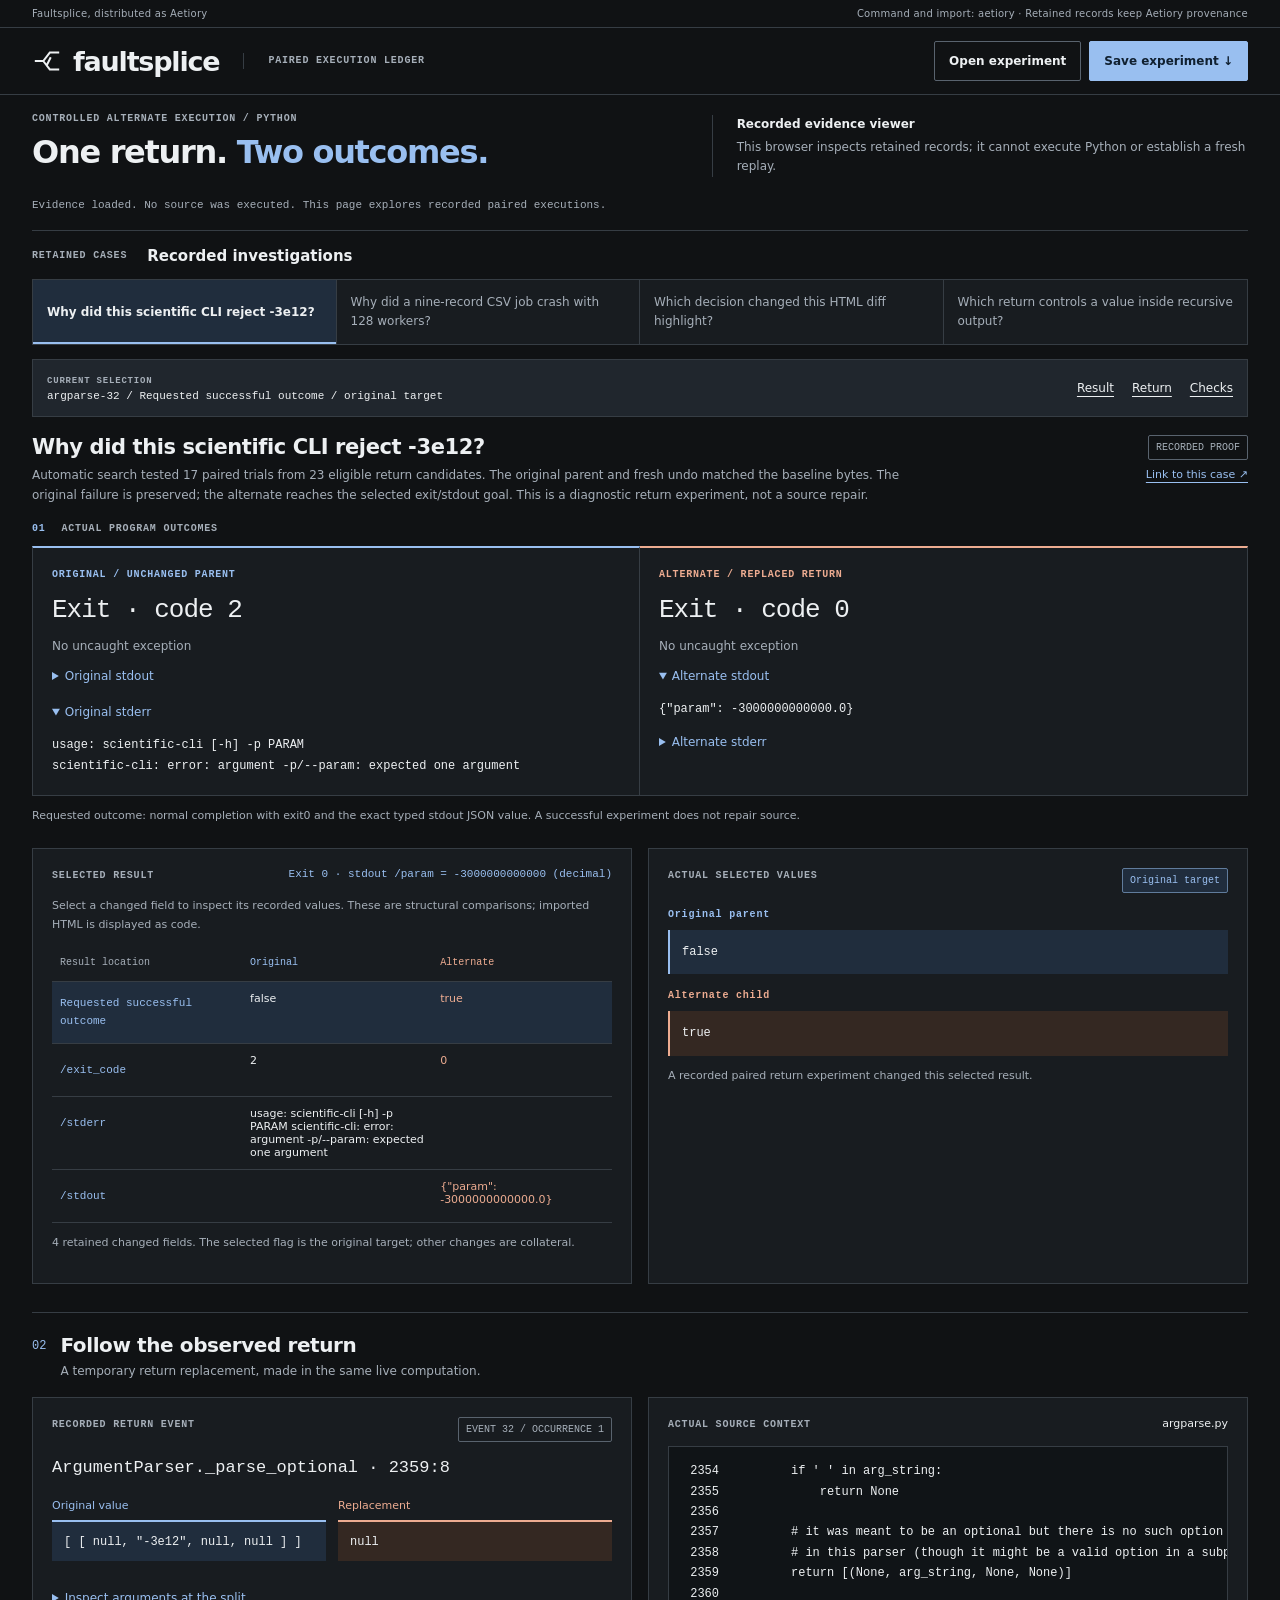
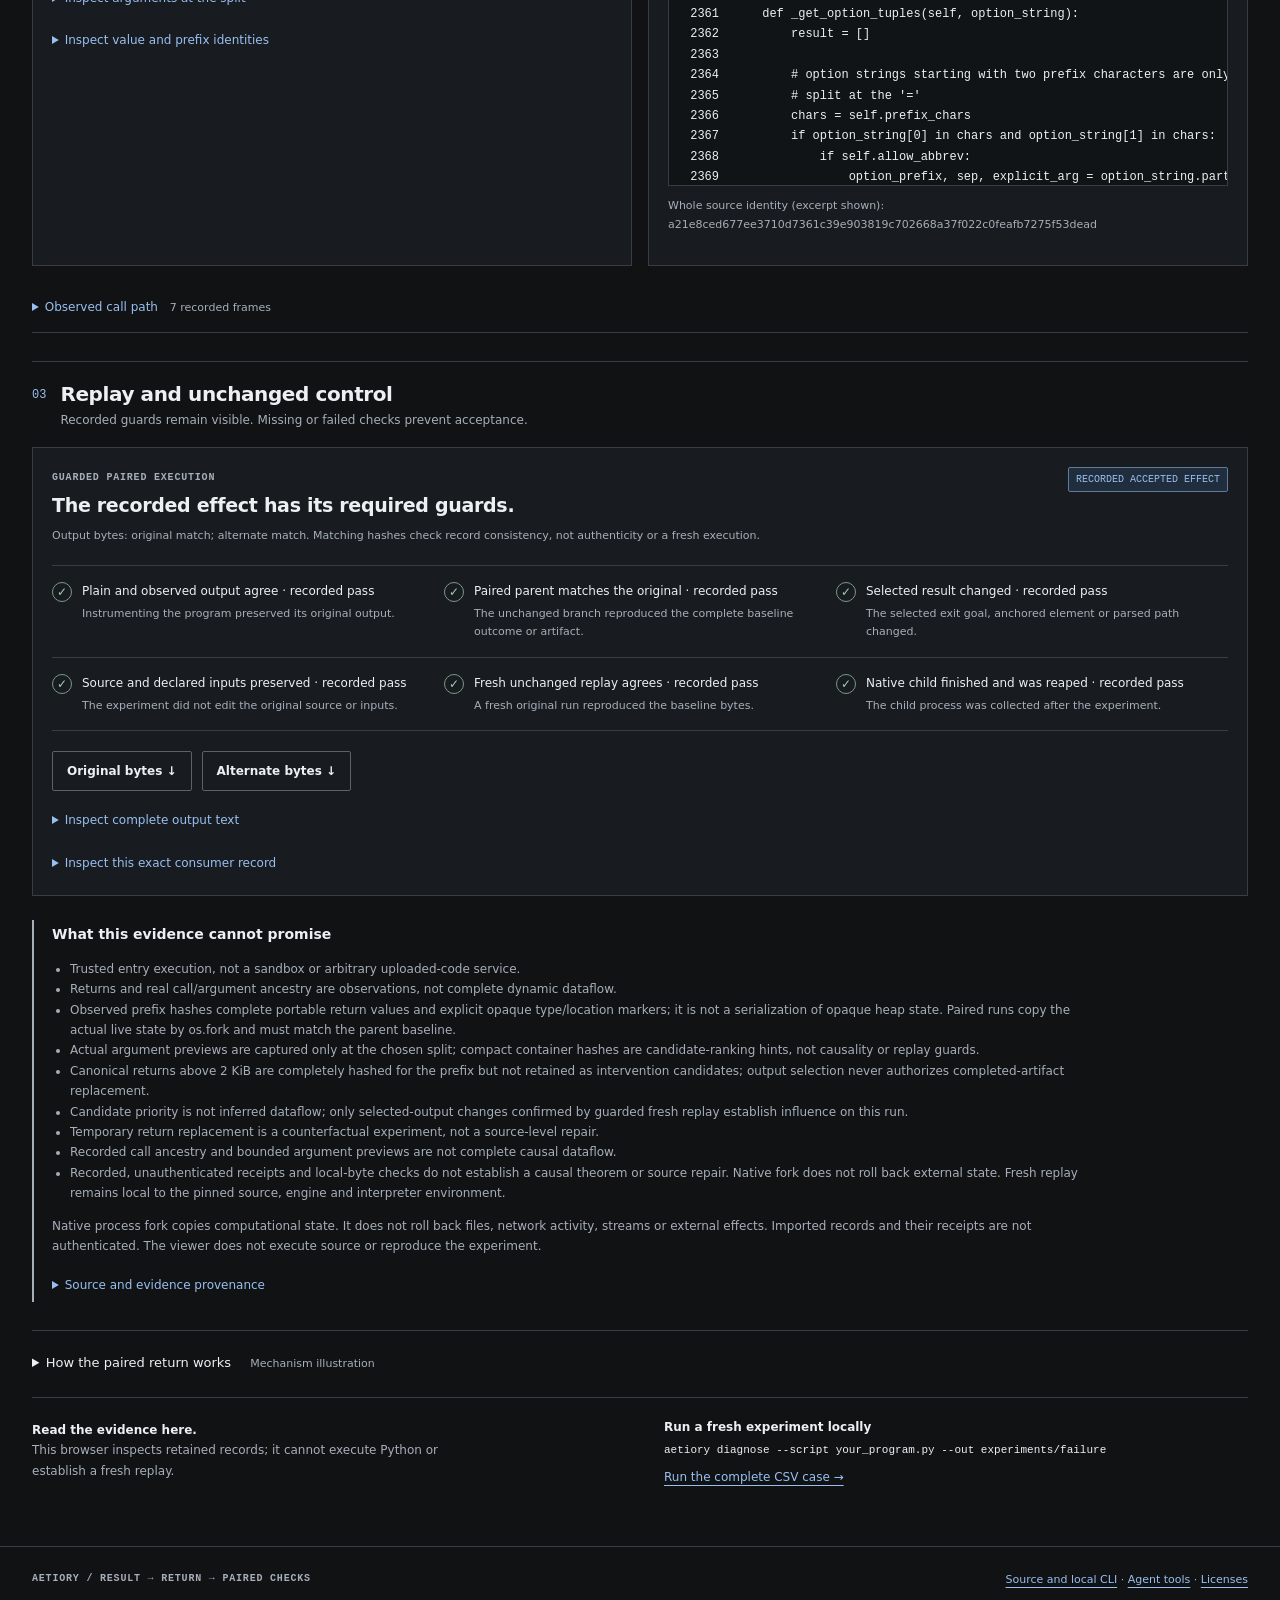
==== commit c442e22a: "Consolidate license records and remove redundant notices" ====
--- a/docs/index.html
+++ b/docs/index.html
@@ -13,4 +13,4 @@
 <section class="receipt"><div class="receipt-header"><div><span class="kicker">GUARDED PAIRED EXECUTION</span><h3 id="receipt-heading"></h3></div><span id="status-label" class="tag"></span></div><p id="integrity-note" class="micro"></p><ul id="guards" class="guard-list"></ul><div class="artifact-actions"><button id="download-before" class="button subtle" disabled>Original bytes ↓</button><button id="download-after" class="button subtle" disabled>Alternate bytes ↓</button></div><details><summary>Inspect complete output text</summary><p class="micro">Displayed literally. Scripts, links and embedded resources in the output are not executed.</p><label for="output-choice">Output</label><select id="output-choice"><option value="before">Original parent</option><option value="after">Alternate child</option></select><pre id="complete-output" tabindex="0"></pre></details><details><summary>Inspect this exact consumer record</summary><pre id="record" tabindex="0"></pre></details></section>
 <aside class="limits"><h3>What this evidence cannot promise</h3><ul id="limitations"></ul><p>Native process fork copies computational state. It does not roll back files, network activity, streams or external effects. Imported records and their receipts are not authenticated. The viewer does not execute source or reproduce the experiment.</p><details><summary>Source and evidence provenance</summary><ul id="provenance"></ul></details></aside>
 </section><details class="mechanism-note"><summary>How the paired return works <span>Mechanism illustration</span></summary><p class="micro">Test a different value at one live Python return. Compare the original and alternate outcomes, then inspect replay and the unchanged control. A diagnostic experiment. Your source stays unchanged.</p><div class="split-diagram" role="img" aria-label="Mechanism illustration: one live return forks into original and alternate values, followed by replay and unchanged control. This is not a new execution result."><div class="diagram-caption">THE MECHANISM <span>ILLUSTRATION</span></div><svg viewBox="0 0 500 225" aria-hidden="true"><path class="shared" d="M24 112H173"/><path class="original-line" d="M173 112L245 54H475"/><path class="alternate-line" d="M173 112L245 174H475"/><circle cx="173" cy="112" r="8"/><text x="24" y="88">LIVE RETURN</text><text x="269" y="39">ORIGINAL VALUE</text><text x="269" y="158">REPLACEMENT VALUE</text><path class="splice" d="M223 141L244 115M239 153L260 127"/></svg><div class="diagram-controls"><span>01 / Compare outcomes</span><span>02 / Replay + unchanged control</span></div></div></details><div class="entry-strip"><p><strong>Read the evidence here.</strong> This browser inspects retained records; it cannot execute Python or establish a fresh replay.</p><aside class="run-local"><strong>Run a fresh experiment locally</strong><code>aetiory diagnose --script your_program.py --out experiments/failure</code><a href="https://github.com/nazeeh111/Aetiory#try-the-complete-csv-investigation">Run the complete CSV case →</a></aside></div>
-</main><footer><span>FAULTSPLICE / RESULT → RETURN → PAIRED CHECKS</span><p><a href="https://github.com/nazeeh111/Aetiory">Source and local CLI</a> · <a href="https://github.com/nazeeh111/Aetiory/blob/main/docs/AGENTS.md">Agent tools</a> · <a href="NOTICES.txt">Licenses</a></p></footer></body></html>
+</main><footer><span>AETIORY / RESULT → RETURN → PAIRED CHECKS</span><p><a href="https://github.com/nazeeh111/Aetiory">Source and local CLI</a> · <a href="https://github.com/nazeeh111/Aetiory/blob/main/docs/AGENTS.md">Agent tools</a> · <a href="LICENSE.txt">Licenses</a></p></footer></body></html>
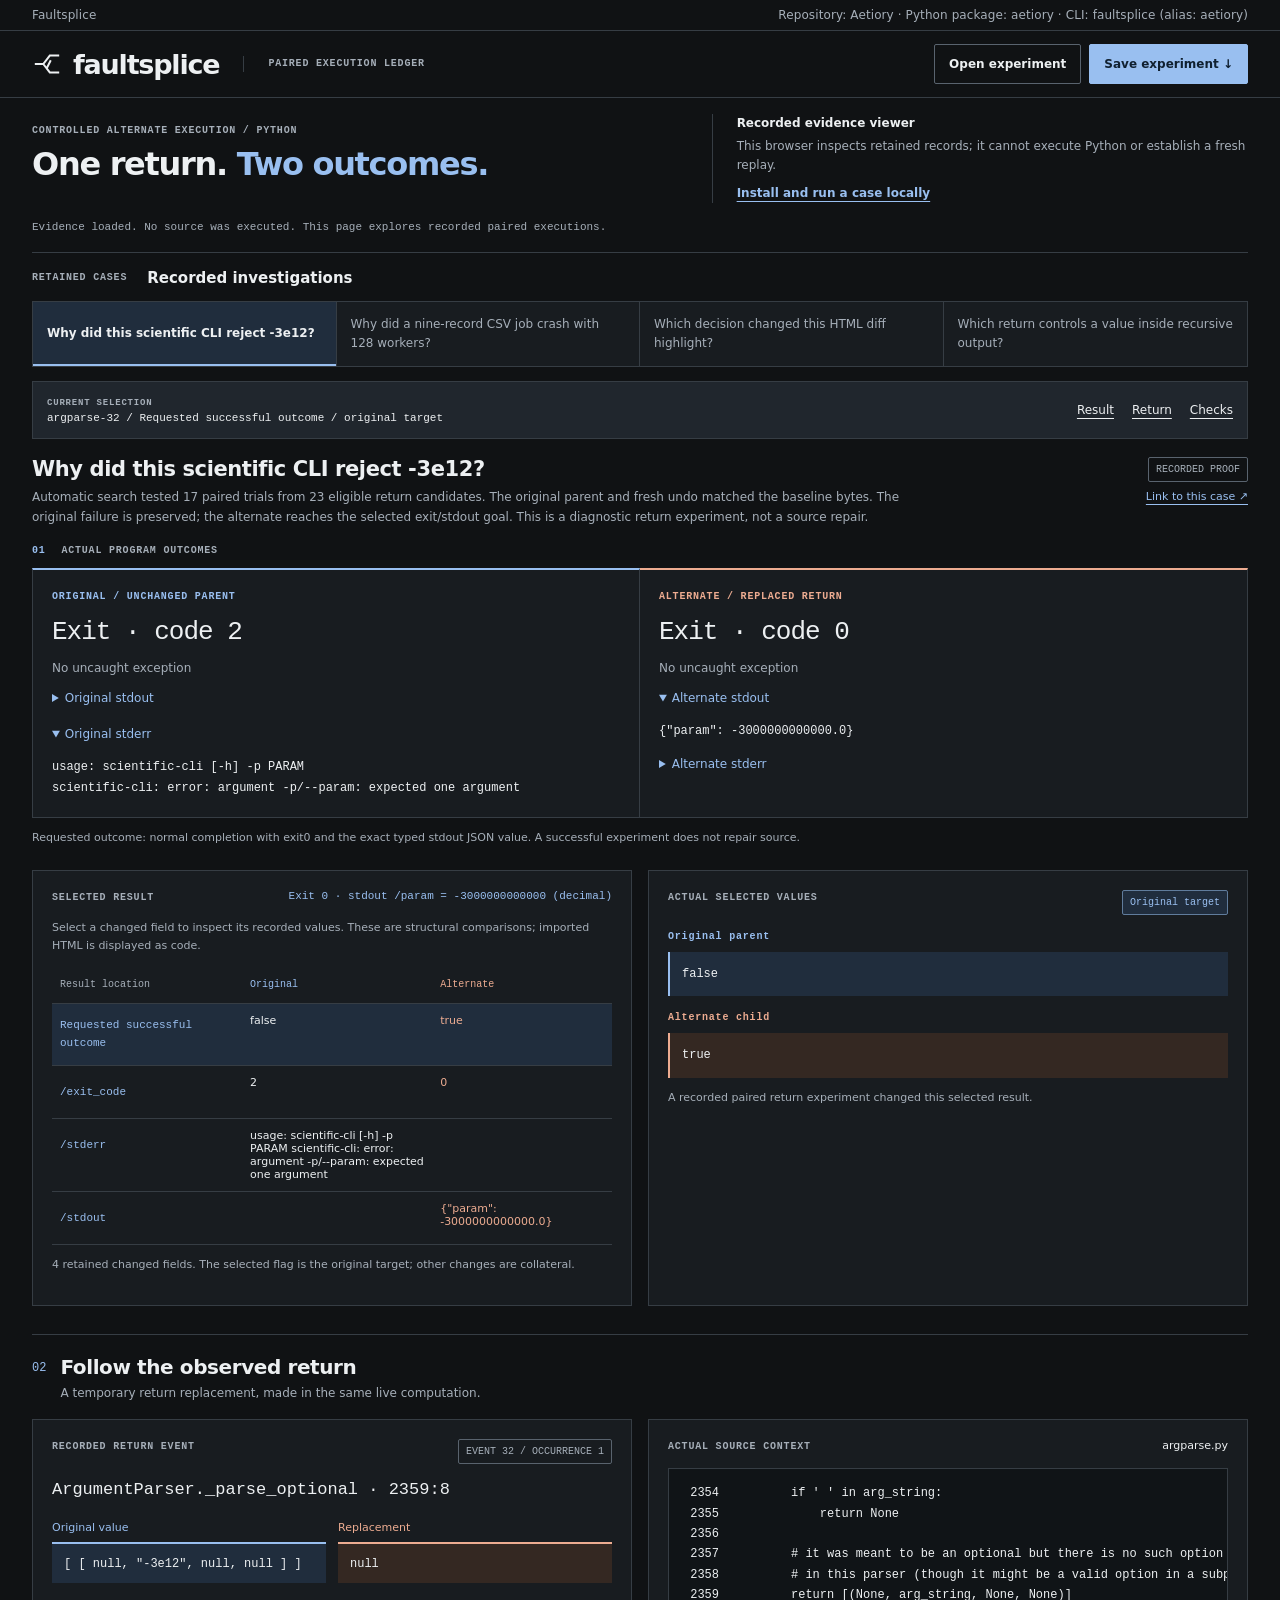
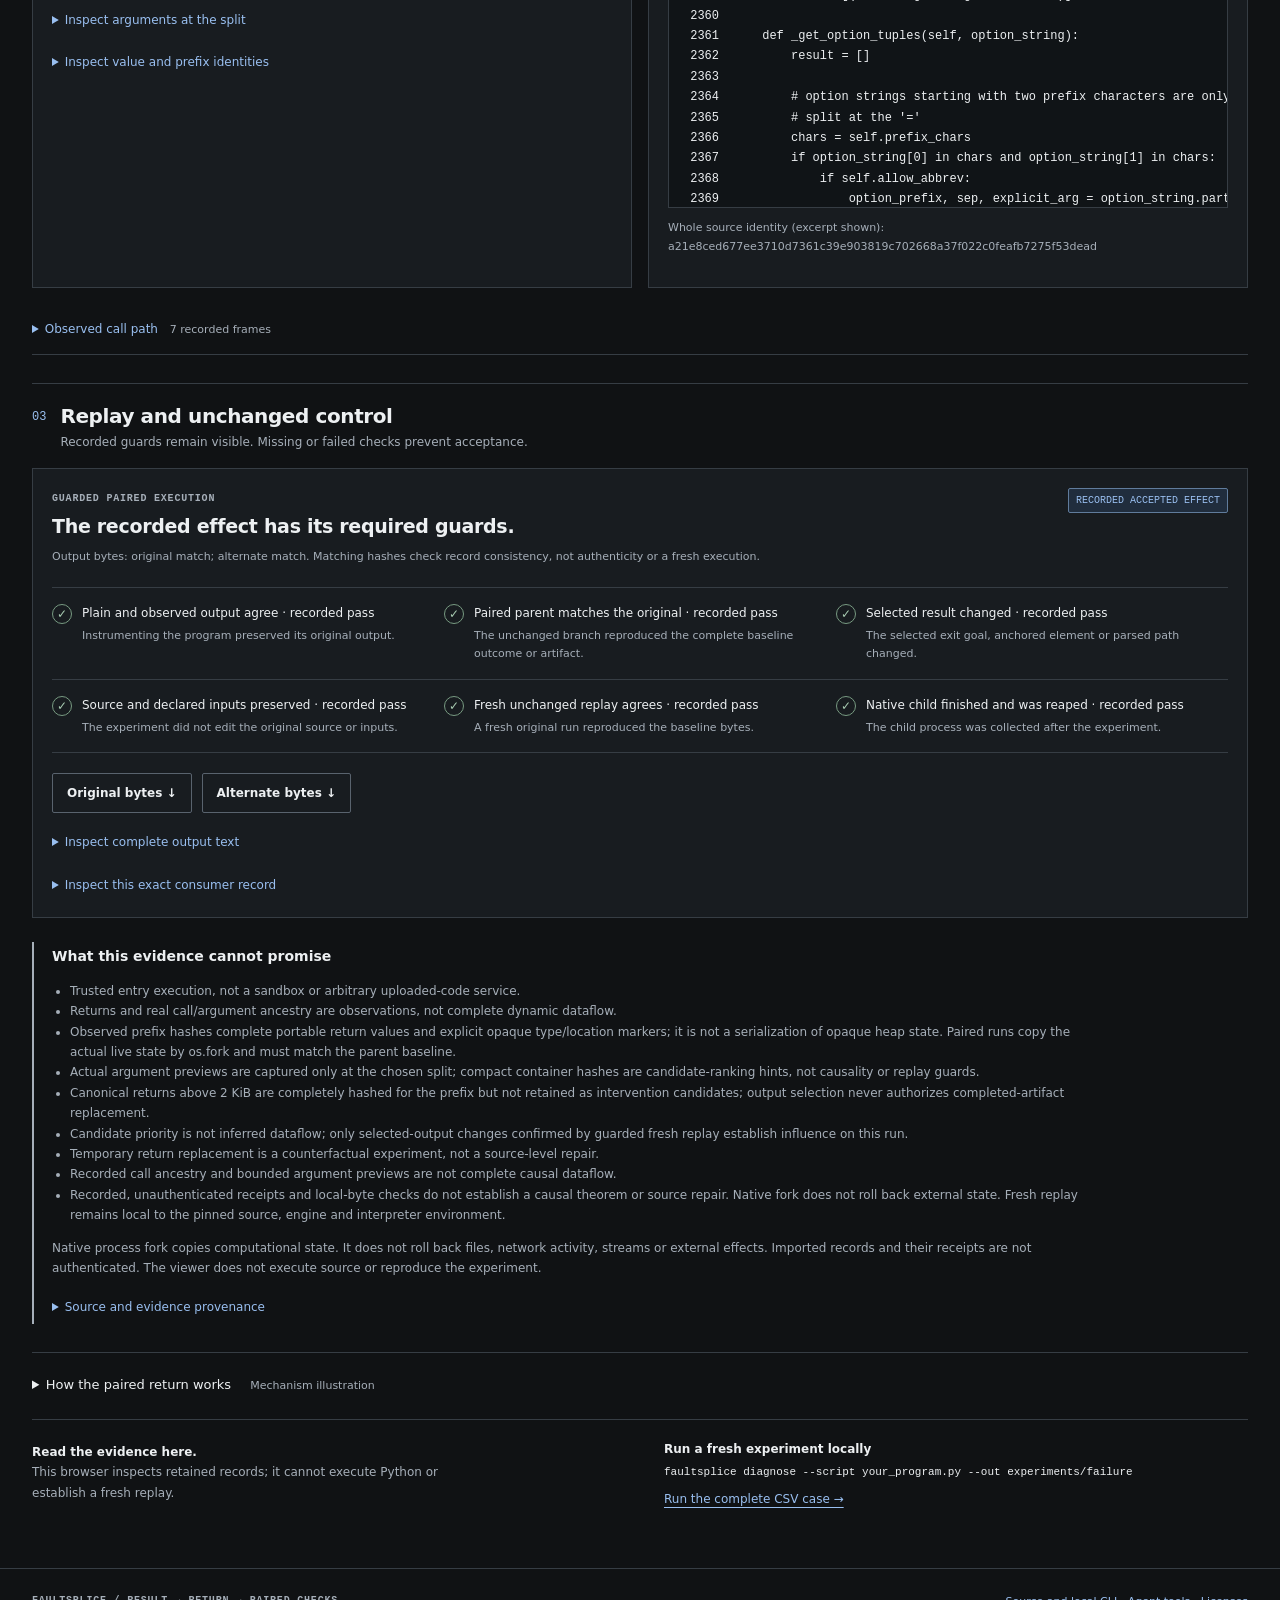
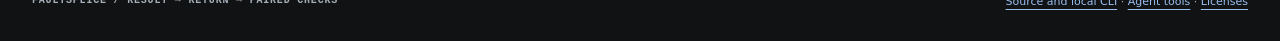
==== commit 0ce84404: "Clarify Faultsplice identity and local first step" ====
--- a/docs/index.html
+++ b/docs/index.html
@@ -1,7 +1,7 @@
 <!doctype html>
 <html lang="en"><head><meta charset="utf-8"><meta name="viewport" content="width=device-width,initial-scale=1"><meta name="color-scheme" content="dark"><meta name="description" content="Inspect an actual paired Python execution: choose an output, follow an observed return, and compare its recorded effects."><title>Faultsplice · Paired Python execution</title><link rel="icon" type="image/svg+xml" sizes="any" href="favicon.svg"><link rel="stylesheet" href="style.css"><script type="module" src="app.js"></script></head>
-<body><div class="distribution-note">Faultsplice, distributed as Aetiory <span>Command and import: aetiory · Retained records keep Aetiory provenance</span></div><a class="skip" href="#workspace">Skip to evidence</a><header class="masthead"><a class="brand" href="./" aria-label="Faultsplice home"><svg viewBox="0 0 32 32" aria-hidden="true"><path d="M3 16h9l7-9h10M12 16l7 9h10M20 12l-4 8"/></svg>faultsplice</a><div class="header-note">PAIRED EXECUTION LEDGER</div><nav aria-label="Experiment files"><button id="open-record" class="button subtle">Open experiment</button><input id="import-file" type="file" accept=".json,application/json" hidden><button id="export-view" class="button" disabled>Save experiment ↓</button></nav></header>
-<main><section class="intro"><div class="intro-copy"><p class="eyebrow">CONTROLLED ALTERNATE EXECUTION / PYTHON</p><h1>One return. <span>Two outcomes.</span></h1></div><p class="viewer-boundary"><strong>Recorded evidence viewer</strong>This browser inspects retained records; it cannot execute Python or establish a fresh replay.</p></section><p id="load-status" class="load-status" role="status" aria-live="polite">Loading recorded experiments…</p>
+<body><div class="distribution-note">Faultsplice <span>Repository: Aetiory · Python package: aetiory · CLI: faultsplice (alias: aetiory)</span></div><a class="skip" href="#workspace">Skip to evidence</a><header class="masthead"><a class="brand" href="./" aria-label="Faultsplice home"><svg viewBox="0 0 32 32" aria-hidden="true"><path d="M3 16h9l7-9h10M12 16l7 9h10M20 12l-4 8"/></svg>faultsplice</a><div class="header-note">PAIRED EXECUTION LEDGER</div><nav aria-label="Experiment files"><button id="open-record" class="button subtle">Open experiment</button><input id="import-file" type="file" accept=".json,application/json" hidden><button id="export-view" class="button" disabled>Save experiment ↓</button></nav></header>
+<main><section class="intro"><div class="intro-copy"><p class="eyebrow">CONTROLLED ALTERNATE EXECUTION / PYTHON</p><h1>One return. <span>Two outcomes.</span></h1></div><p class="viewer-boundary"><strong>Recorded evidence viewer</strong>This browser inspects retained records; it cannot execute Python or establish a fresh replay. <a href="https://github.com/nazeeh111/Aetiory#start-locally">Install and run a case locally</a></p></section><p id="load-status" class="load-status" role="status" aria-live="polite">Loading recorded experiments…</p>
 <section id="workspace" class="workspace" aria-label="Paired execution evidence" hidden>
 <h2 class="case-heading"><span>RETAINED CASES</span>Recorded investigations</h2><div id="cases" class="case-list" role="group" aria-label="Recorded experiments"></div>
 <div class="selection-bar"><div><span class="kicker">CURRENT SELECTION</span><output id="selection-context" aria-live="polite" tabindex="0" aria-label="Selected result context; scroll to read the complete path"></output></div><nav aria-label="Investigation sections"><a href="#result-evidence">Result</a><a href="#return-evidence">Return</a><a href="#check-evidence">Checks</a></nav></div><div class="case-context" id="result-evidence"><div><h3 id="case-title"></h3><p id="case-summary"></p></div><div class="case-links"><span id="mode-label" class="tag"></span><a id="case-link" href="?case=__main__-1#workspace">Link to this case ↗</a></div></div>
@@ -12,5 +12,5 @@
 <div class="step-heading separated" id="check-evidence"><span class="step">03</span><div><h2>Replay and unchanged control</h2><p>Recorded guards remain visible. Missing or failed checks prevent acceptance.</p></div></div>
 <section class="receipt"><div class="receipt-header"><div><span class="kicker">GUARDED PAIRED EXECUTION</span><h3 id="receipt-heading"></h3></div><span id="status-label" class="tag"></span></div><p id="integrity-note" class="micro"></p><ul id="guards" class="guard-list"></ul><div class="artifact-actions"><button id="download-before" class="button subtle" disabled>Original bytes ↓</button><button id="download-after" class="button subtle" disabled>Alternate bytes ↓</button></div><details><summary>Inspect complete output text</summary><p class="micro">Displayed literally. Scripts, links and embedded resources in the output are not executed.</p><label for="output-choice">Output</label><select id="output-choice"><option value="before">Original parent</option><option value="after">Alternate child</option></select><pre id="complete-output" tabindex="0"></pre></details><details><summary>Inspect this exact consumer record</summary><pre id="record" tabindex="0"></pre></details></section>
 <aside class="limits"><h3>What this evidence cannot promise</h3><ul id="limitations"></ul><p>Native process fork copies computational state. It does not roll back files, network activity, streams or external effects. Imported records and their receipts are not authenticated. The viewer does not execute source or reproduce the experiment.</p><details><summary>Source and evidence provenance</summary><ul id="provenance"></ul></details></aside>
-</section><details class="mechanism-note"><summary>How the paired return works <span>Mechanism illustration</span></summary><p class="micro">Test a different value at one live Python return. Compare the original and alternate outcomes, then inspect replay and the unchanged control. A diagnostic experiment. Your source stays unchanged.</p><div class="split-diagram" role="img" aria-label="Mechanism illustration: one live return forks into original and alternate values, followed by replay and unchanged control. This is not a new execution result."><div class="diagram-caption">THE MECHANISM <span>ILLUSTRATION</span></div><svg viewBox="0 0 500 225" aria-hidden="true"><path class="shared" d="M24 112H173"/><path class="original-line" d="M173 112L245 54H475"/><path class="alternate-line" d="M173 112L245 174H475"/><circle cx="173" cy="112" r="8"/><text x="24" y="88">LIVE RETURN</text><text x="269" y="39">ORIGINAL VALUE</text><text x="269" y="158">REPLACEMENT VALUE</text><path class="splice" d="M223 141L244 115M239 153L260 127"/></svg><div class="diagram-controls"><span>01 / Compare outcomes</span><span>02 / Replay + unchanged control</span></div></div></details><div class="entry-strip"><p><strong>Read the evidence here.</strong> This browser inspects retained records; it cannot execute Python or establish a fresh replay.</p><aside class="run-local"><strong>Run a fresh experiment locally</strong><code>aetiory diagnose --script your_program.py --out experiments/failure</code><a href="https://github.com/nazeeh111/Aetiory#try-the-complete-csv-investigation">Run the complete CSV case →</a></aside></div>
-</main><footer><span>AETIORY / RESULT → RETURN → PAIRED CHECKS</span><p><a href="https://github.com/nazeeh111/Aetiory">Source and local CLI</a> · <a href="https://github.com/nazeeh111/Aetiory/blob/main/docs/AGENTS.md">Agent tools</a> · <a href="LICENSE.txt">Licenses</a></p></footer></body></html>
+</section><details class="mechanism-note"><summary>How the paired return works <span>Mechanism illustration</span></summary><p class="micro">Test a different value at one live Python return. Compare the original and alternate outcomes, then inspect replay and the unchanged control. A diagnostic experiment. Your source stays unchanged.</p><div class="split-diagram" role="img" aria-label="Mechanism illustration: one live return forks into original and alternate values, followed by replay and unchanged control. This is not a new execution result."><div class="diagram-caption">THE MECHANISM <span>ILLUSTRATION</span></div><svg viewBox="0 0 500 225" aria-hidden="true"><path class="shared" d="M24 112H173"/><path class="original-line" d="M173 112L245 54H475"/><path class="alternate-line" d="M173 112L245 174H475"/><circle cx="173" cy="112" r="8"/><text x="24" y="88">LIVE RETURN</text><text x="269" y="39">ORIGINAL VALUE</text><text x="269" y="158">REPLACEMENT VALUE</text><path class="splice" d="M223 141L244 115M239 153L260 127"/></svg><div class="diagram-controls"><span>01 / Compare outcomes</span><span>02 / Replay + unchanged control</span></div></div></details><div class="entry-strip"><p><strong>Read the evidence here.</strong> This browser inspects retained records; it cannot execute Python or establish a fresh replay.</p><aside class="run-local"><strong>Run a fresh experiment locally</strong><code>faultsplice diagnose --script your_program.py --out experiments/failure</code><a href="https://github.com/nazeeh111/Aetiory#try-the-complete-csv-investigation">Run the complete CSV case →</a></aside></div>
+</main><footer><span>FAULTSPLICE / RESULT → RETURN → PAIRED CHECKS</span><p><a href="https://github.com/nazeeh111/Aetiory">Source and local CLI</a> · <a href="https://github.com/nazeeh111/Aetiory/blob/main/docs/AGENTS.md">Agent tools</a> · <a href="LICENSE.txt">Licenses</a></p></footer></body></html>
--- a/docs/style.css
+++ b/docs/style.css
@@ -16,7 +16,7 @@
 :where(button,a,summary,input,select,pre,output):focus-visible{outline:2px solid #f0d38a;outline-offset:4px}
 .skip{position:absolute;top:-100px;left:1rem;background:var(--white);padding:1rem;z-index:10}
 .skip:focus{top:1rem}
-.distribution-note{max-width:1500px;margin:auto;padding:8px 32px;border-bottom:1px solid var(--line);color:var(--muted);font-size:10px;letter-spacing:.25px;display:flex;justify-content:space-between;gap:16px}
+.distribution-note{max-width:1500px;margin:auto;padding:8px 32px;border-bottom:1px solid var(--line);color:var(--muted);font-size:12px;letter-spacing:.1px;display:flex;justify-content:space-between;gap:16px}
 .masthead{max-width:1500px;margin:auto;padding:13px 32px;display:flex;gap:24px;align-items:center;border-bottom:1px solid var(--line)}
 .brand{font-size:27px;font-weight:750;letter-spacing:-1.2px;display:flex;align-items:center;color:var(--ink);text-decoration:none;gap:11px}
 .brand svg{width:30px;height:30px;fill:none;stroke:var(--ink);stroke-width:2.1}
@@ -166,7 +166,7 @@
 .diff-segment.diff_chg{background:#2b3e58;color:#d6e7ff}
 @media(max-width:950px){.header-note{display:none}.intro{gap:28px}.case-list{grid-template-columns:1fr 1fr}.case-button:nth-child(2){border-right:0}.case-button:nth-child(-n+2){border-bottom:1px solid var(--line)}.guard-list{grid-template-columns:1fr 1fr}}
 @media(max-width:620px){
- html{scroll-padding-top:120px}.distribution-note{padding:9px 18px;display:block;font-size:9px;line-height:1.6}.distribution-note span{display:block;margin-top:3px}
+ html{scroll-padding-top:120px}.distribution-note{padding:9px 18px;display:block;font-size:11px;line-height:1.6}.distribution-note span{display:block;margin-top:3px}
  .masthead{padding:16px 18px;flex-wrap:wrap;gap:14px}.brand{font-size:27px}.masthead nav{margin-left:0;width:100%}.button{font-size:12px;padding:10px 12px;min-height:42px}
  main{padding:0 18px 32px}.intro{display:block;padding:22px 0 17px}h1{font-size:29px;letter-spacing:-1px}.lede{font-size:12px}.viewer-boundary{padding:0 0 0 12px;margin-top:16px;font-size:11px}.viewer-boundary span{margin-top:5px}
  .load-status{font-size:10px}.case-heading{display:block;font-size:14px}.case-heading>span{display:block;font-size:9px;margin-bottom:4px}.case-button{padding:11px;font-size:11px;min-height:76px}
@@ -174,3 +174,4 @@
  .result-grid,.return-grid{grid-template-columns:1fr;gap:12px}.outcome-panel .alternate{border-left:1px solid var(--line);border-top-width:1px;border-bottom:2px solid var(--coral)}.outcome-panel h3{font-size:25px}.result-panel,.decision,.source-panel,.receipt{padding:15px}.panel-title{flex-wrap:wrap}.panel-title code{text-align:left}.guard-list,#ancestry{grid-template-columns:1fr}.receipt-header{flex-wrap:wrap;gap:10px}.changes td{max-width:125px}.event-values{gap:8px}pre,#source{font-size:11px}.step-heading h2{font-size:19px}.step-heading p{font-size:12px}.entry-strip{display:block;padding:20px 0}.run-local{margin-top:20px}.diagram-controls{font-size:10px}footer{padding:22px 18px;flex-direction:column}
 }
 @media(prefers-reduced-motion:reduce){html{scroll-behavior:auto}}
+.viewer-boundary a{display:block;margin-top:8px;font-size:12px;font-weight:700}
